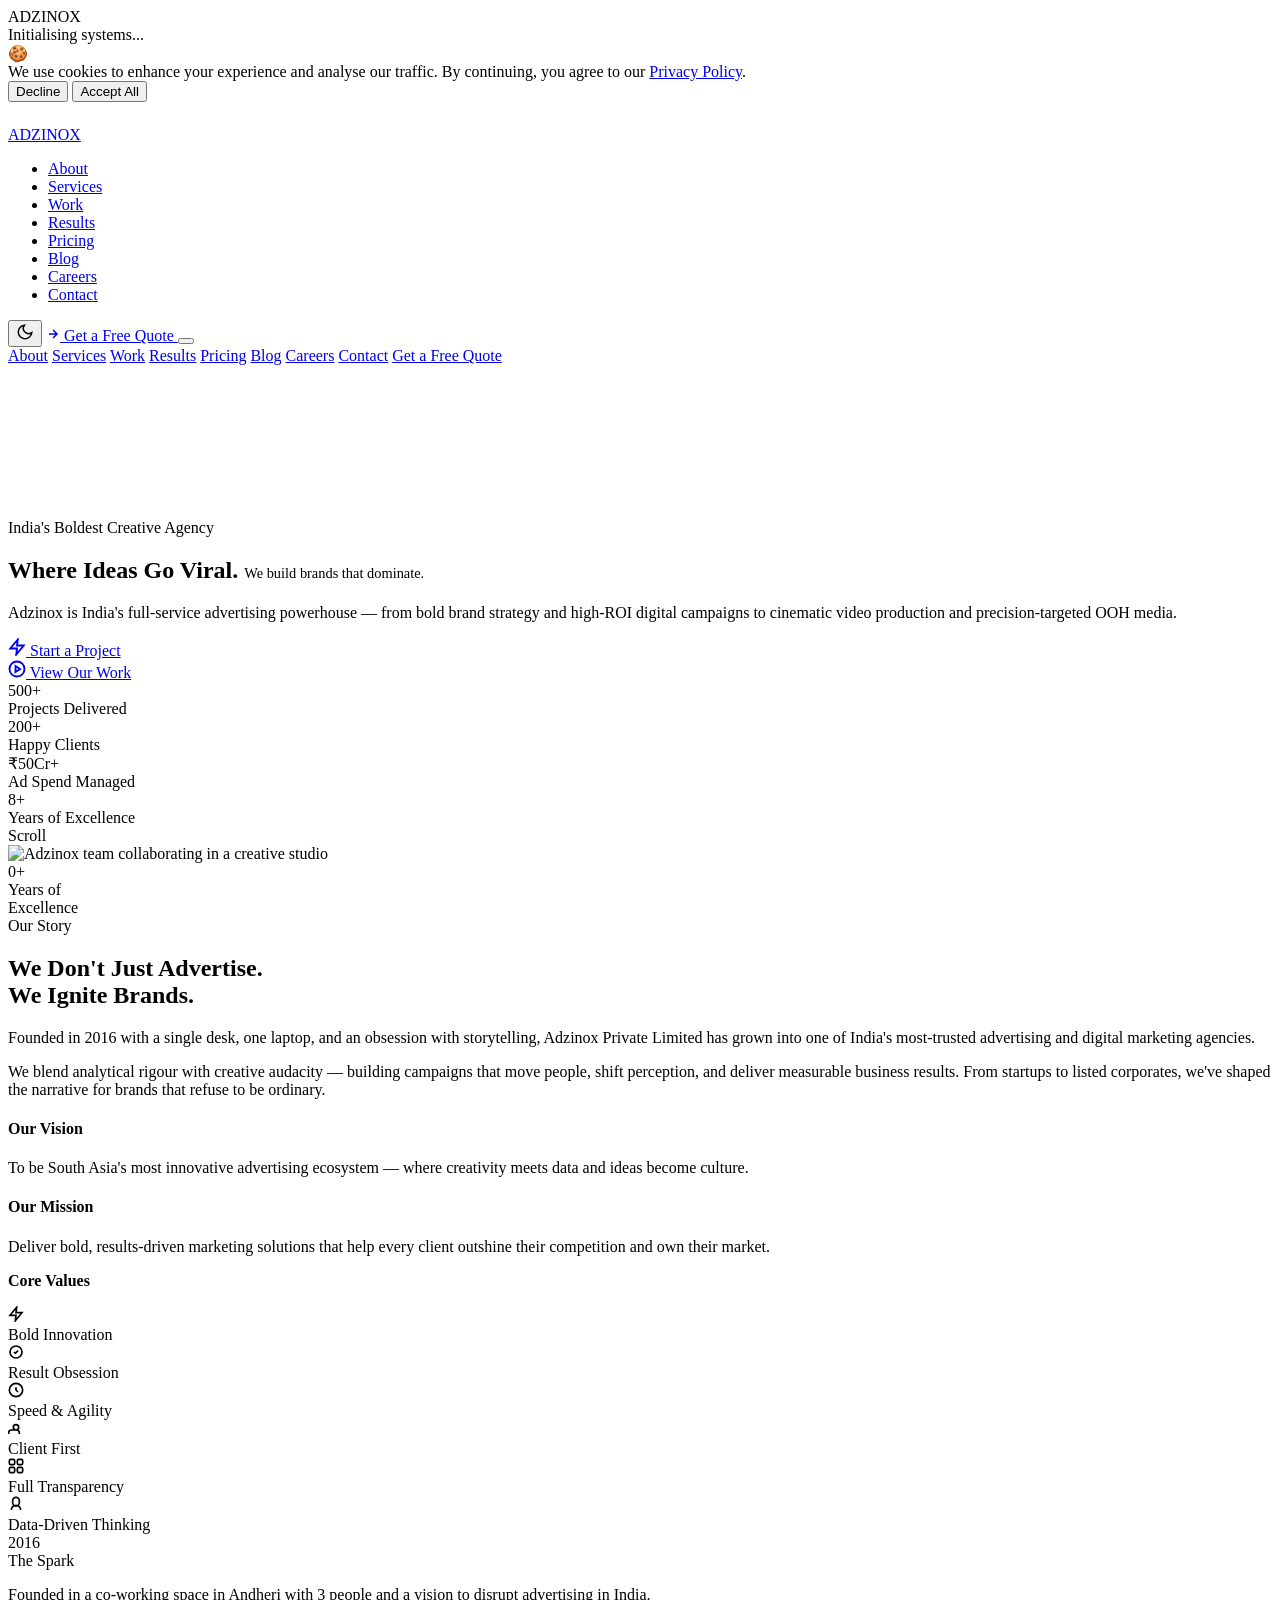
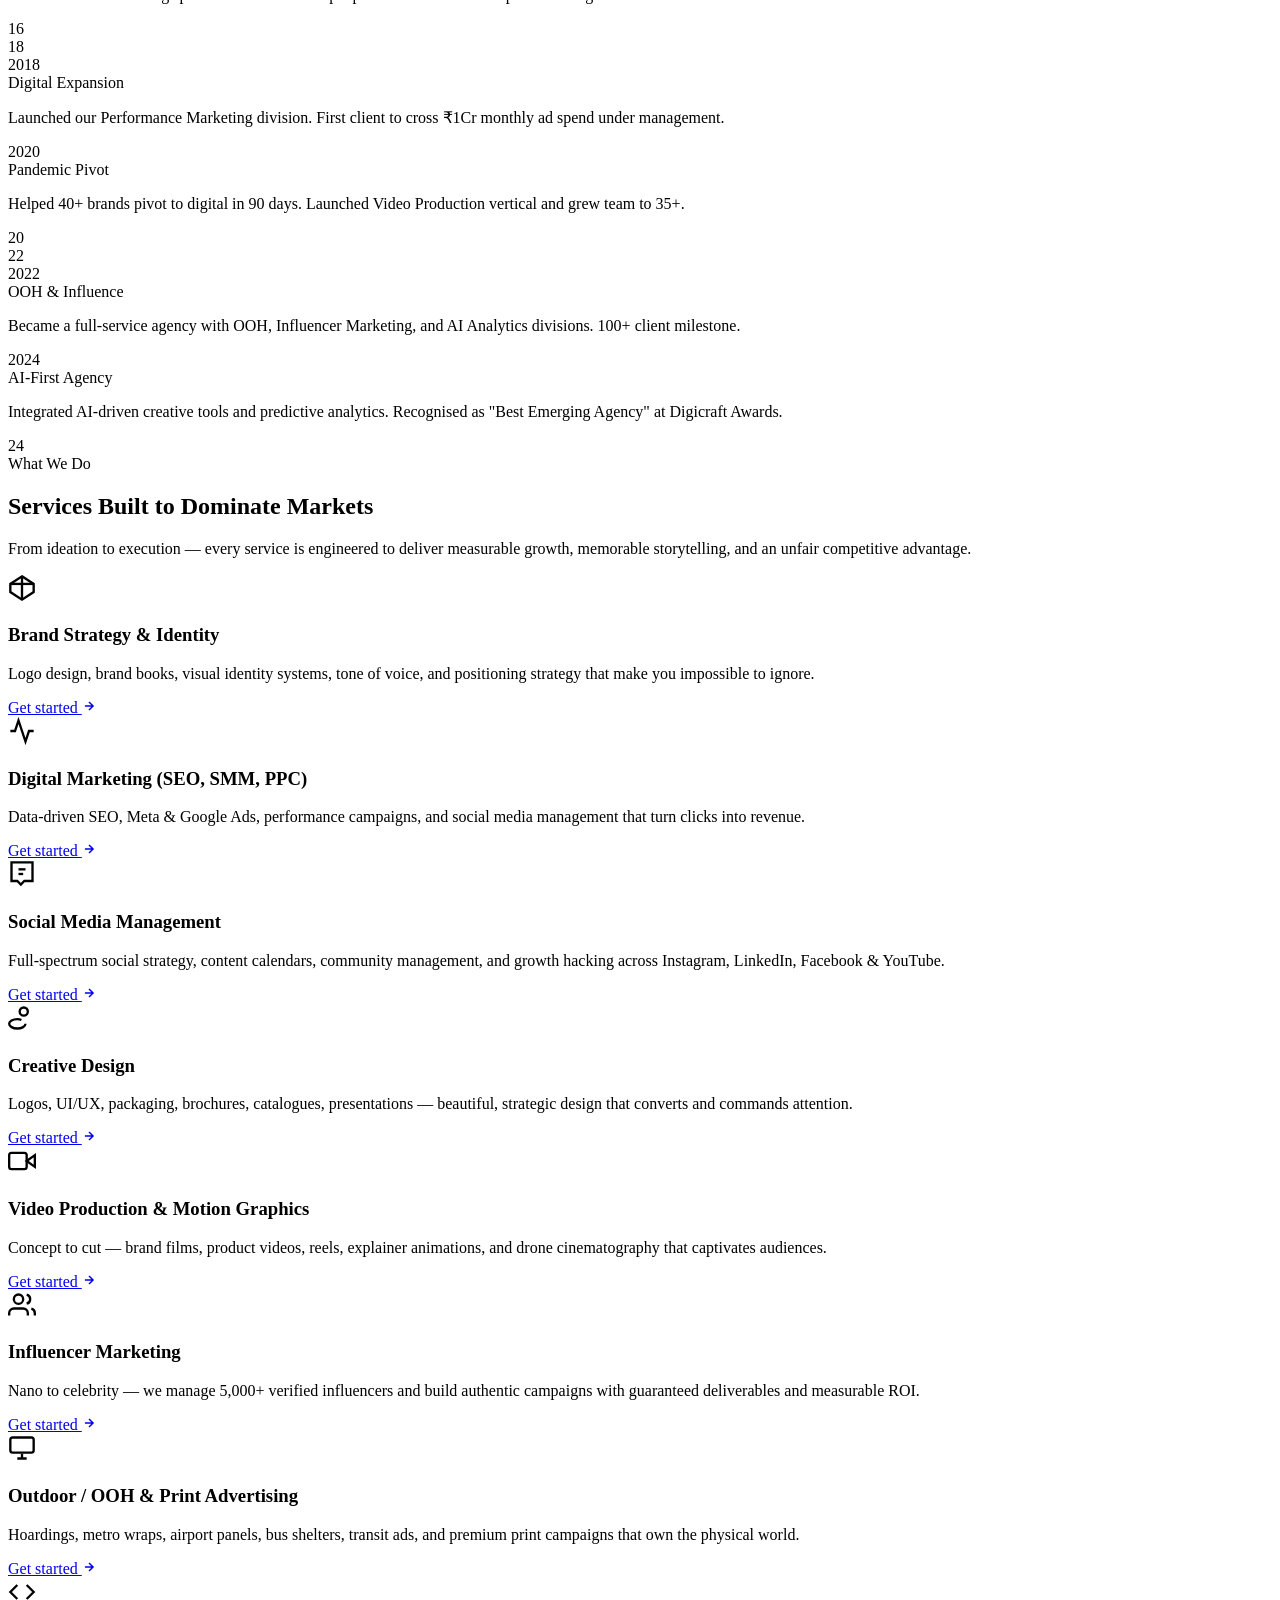
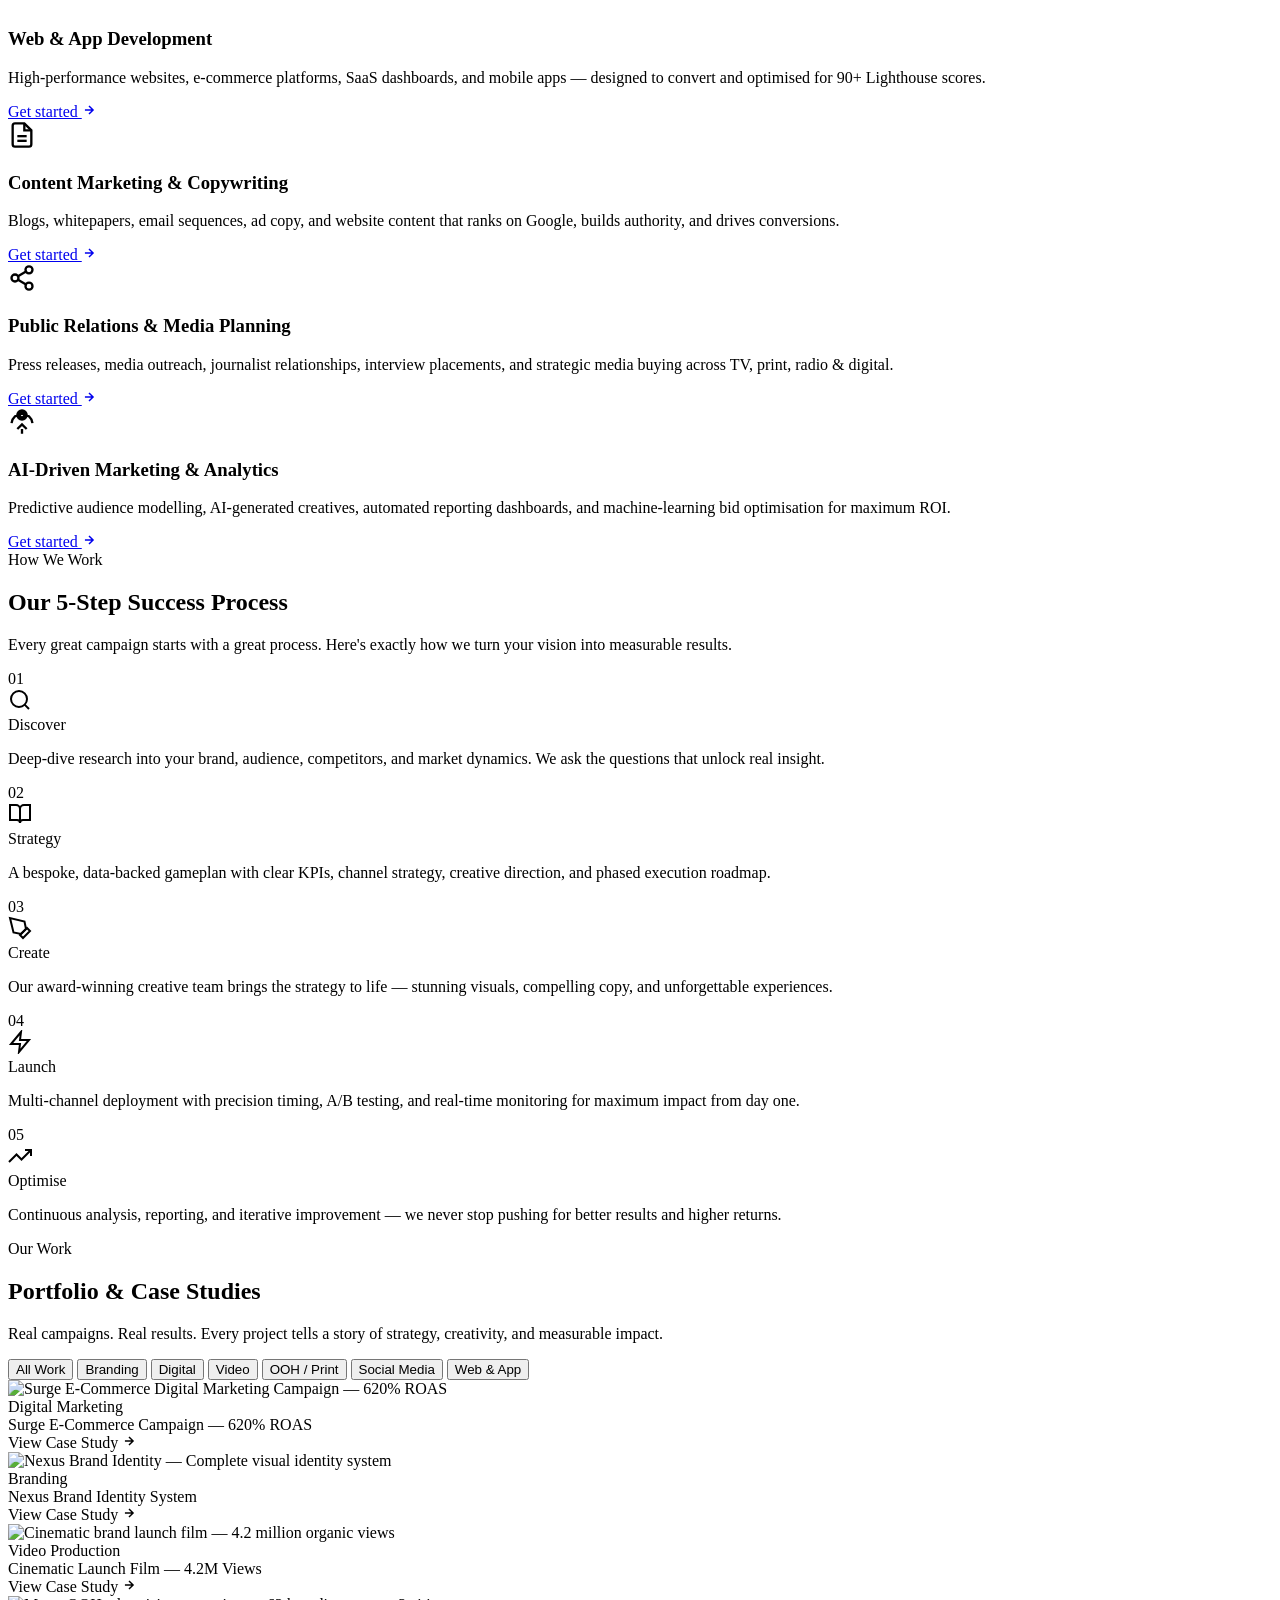
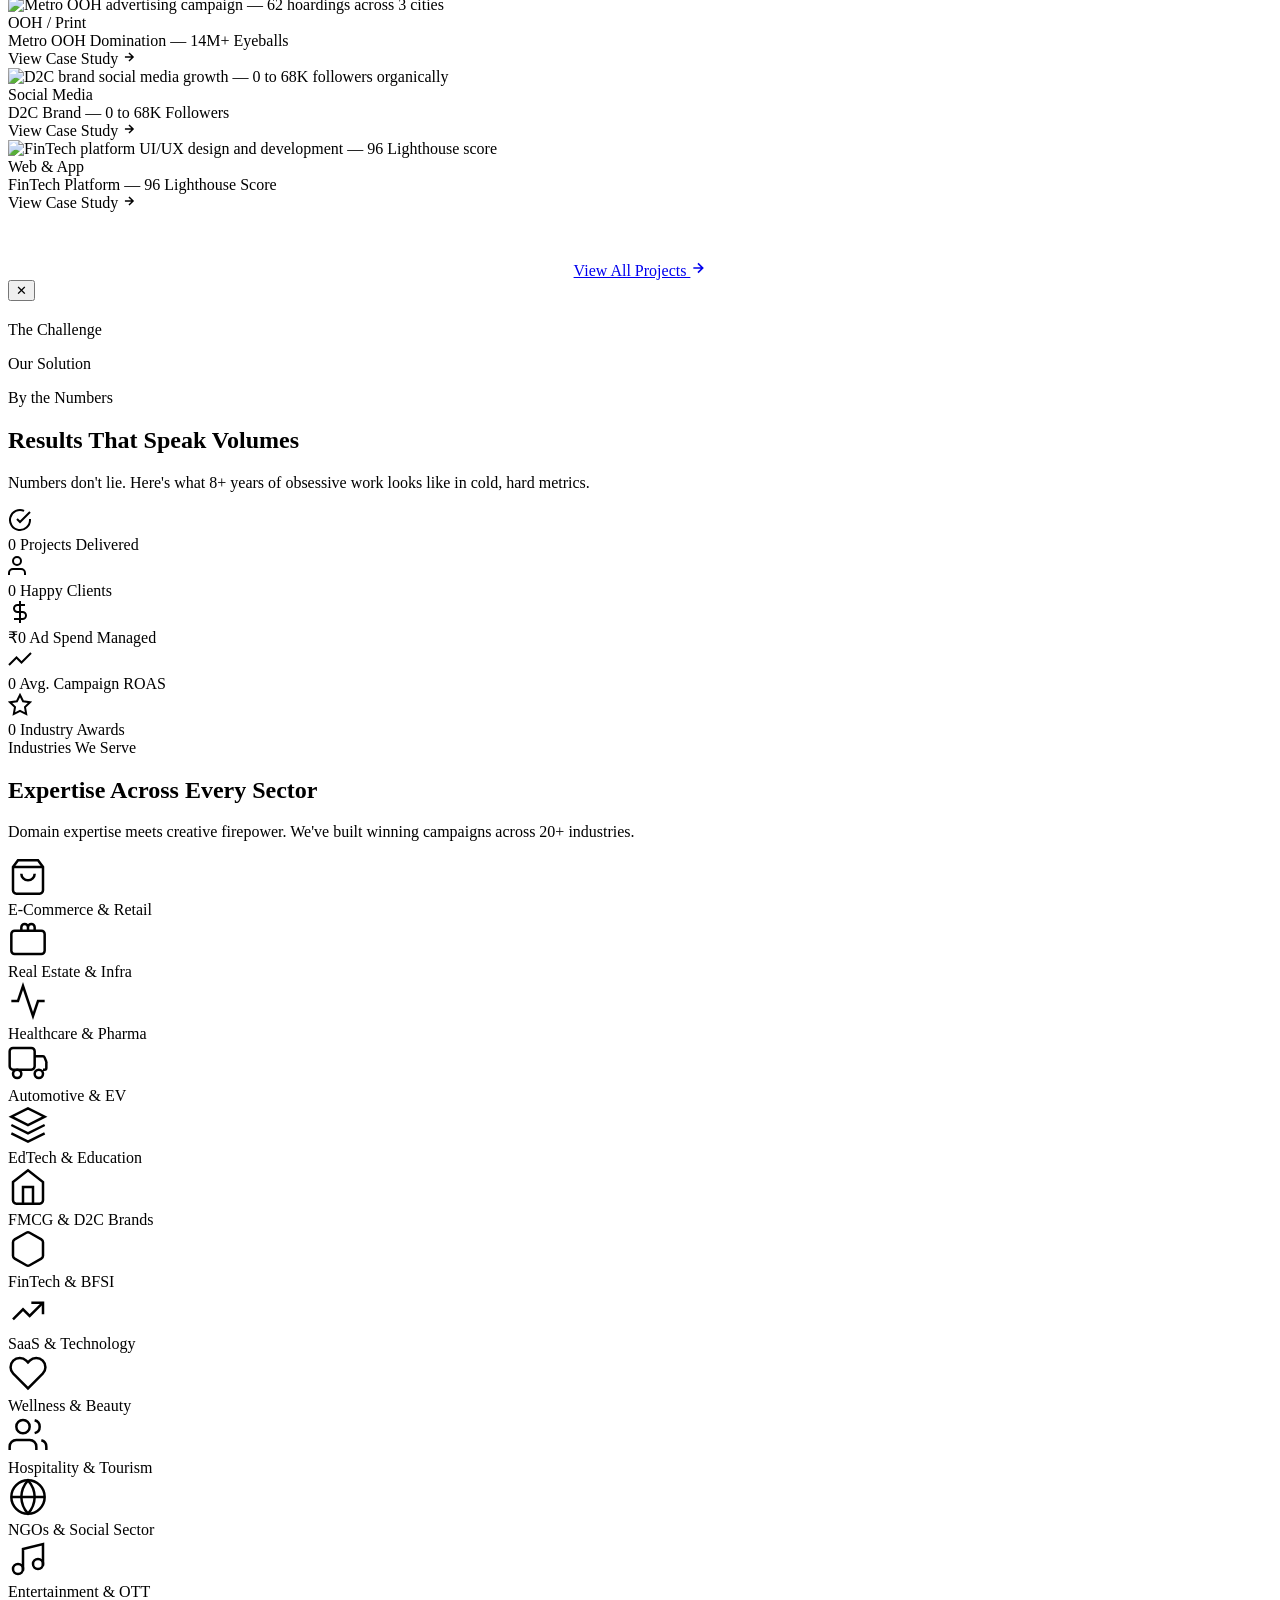
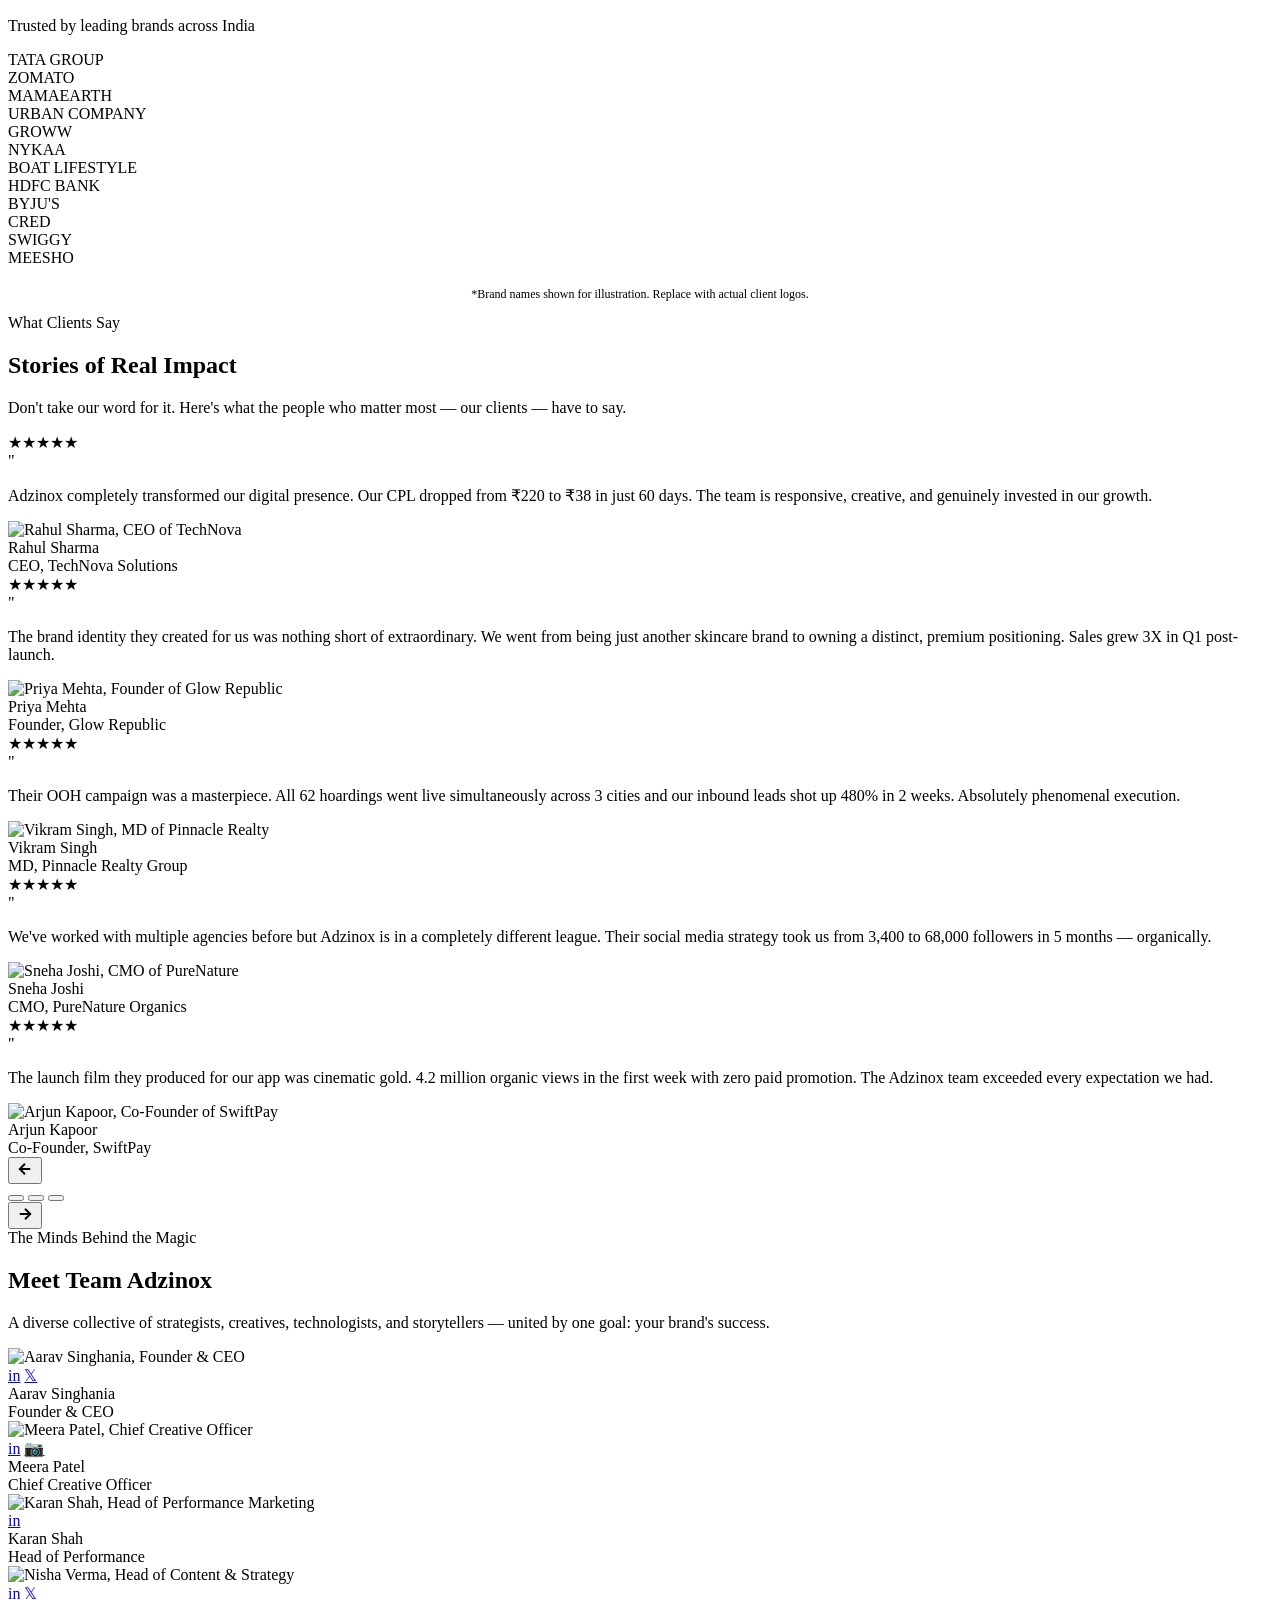
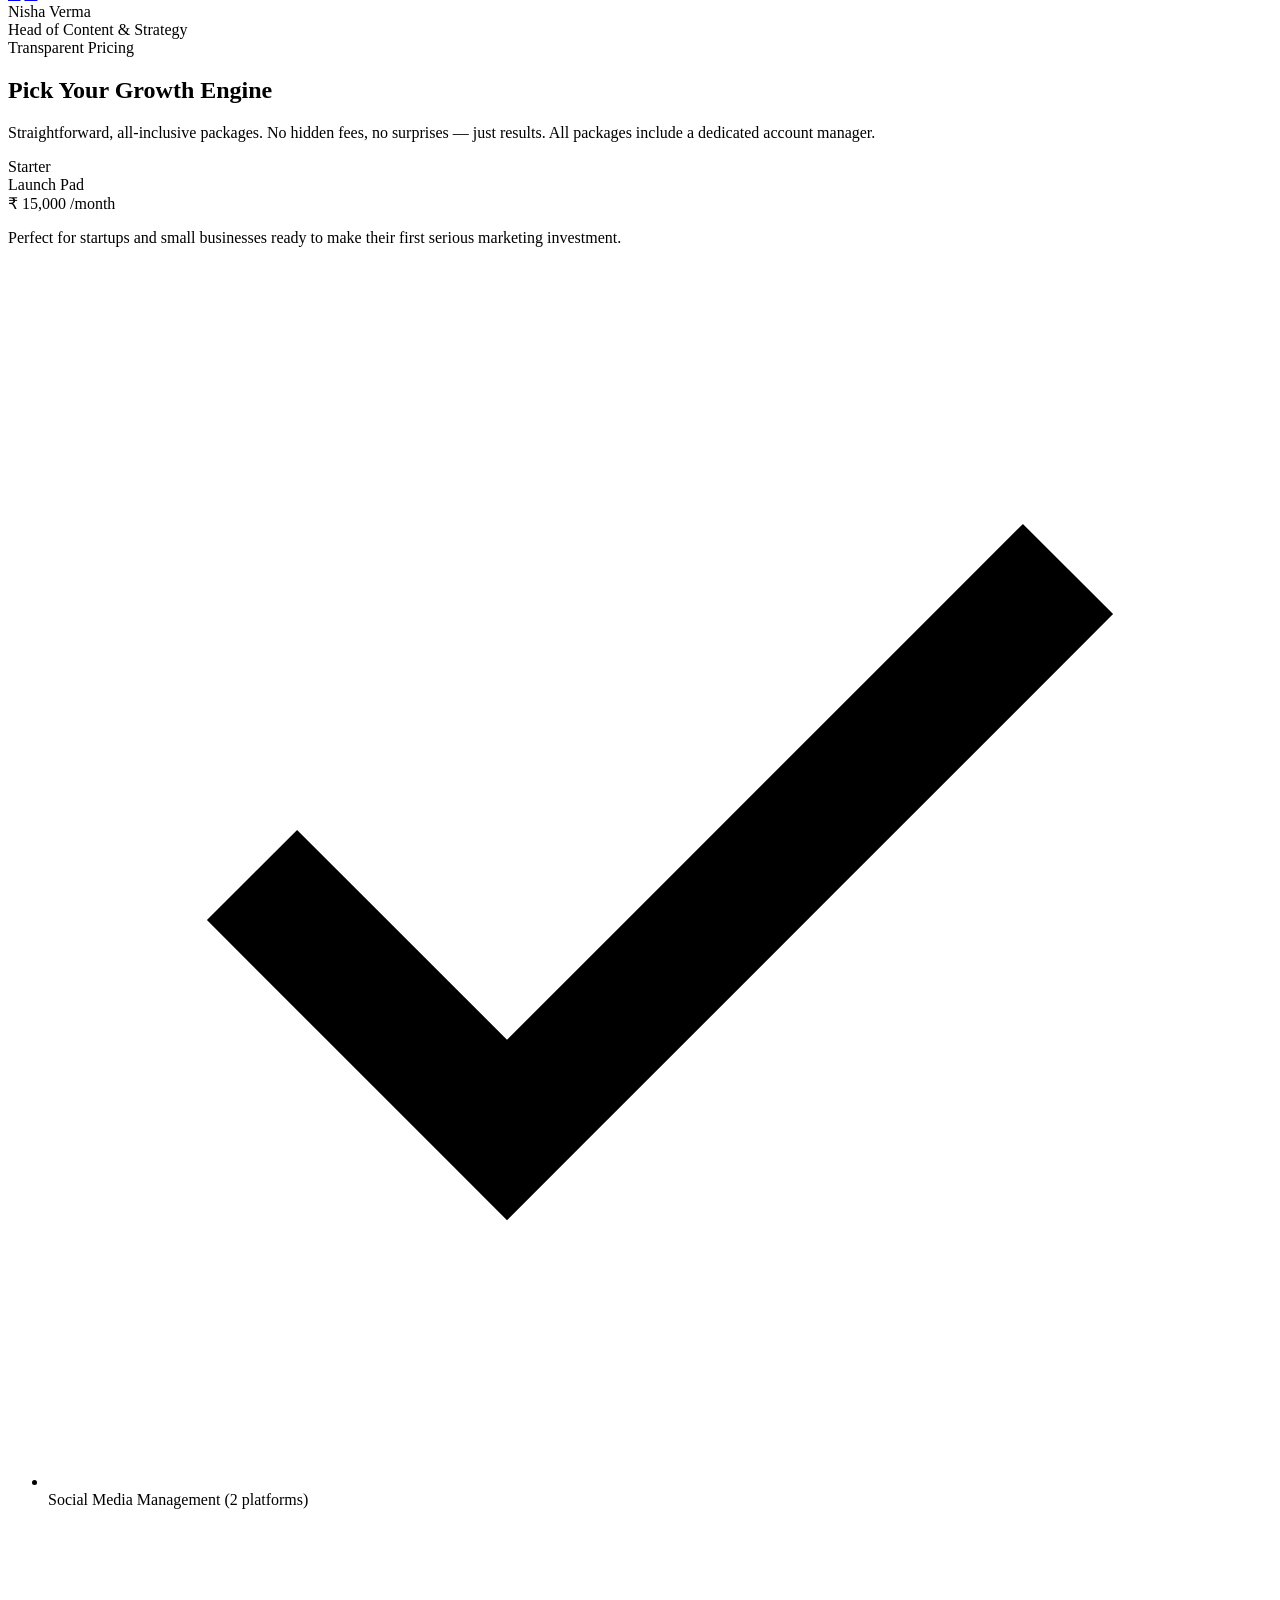
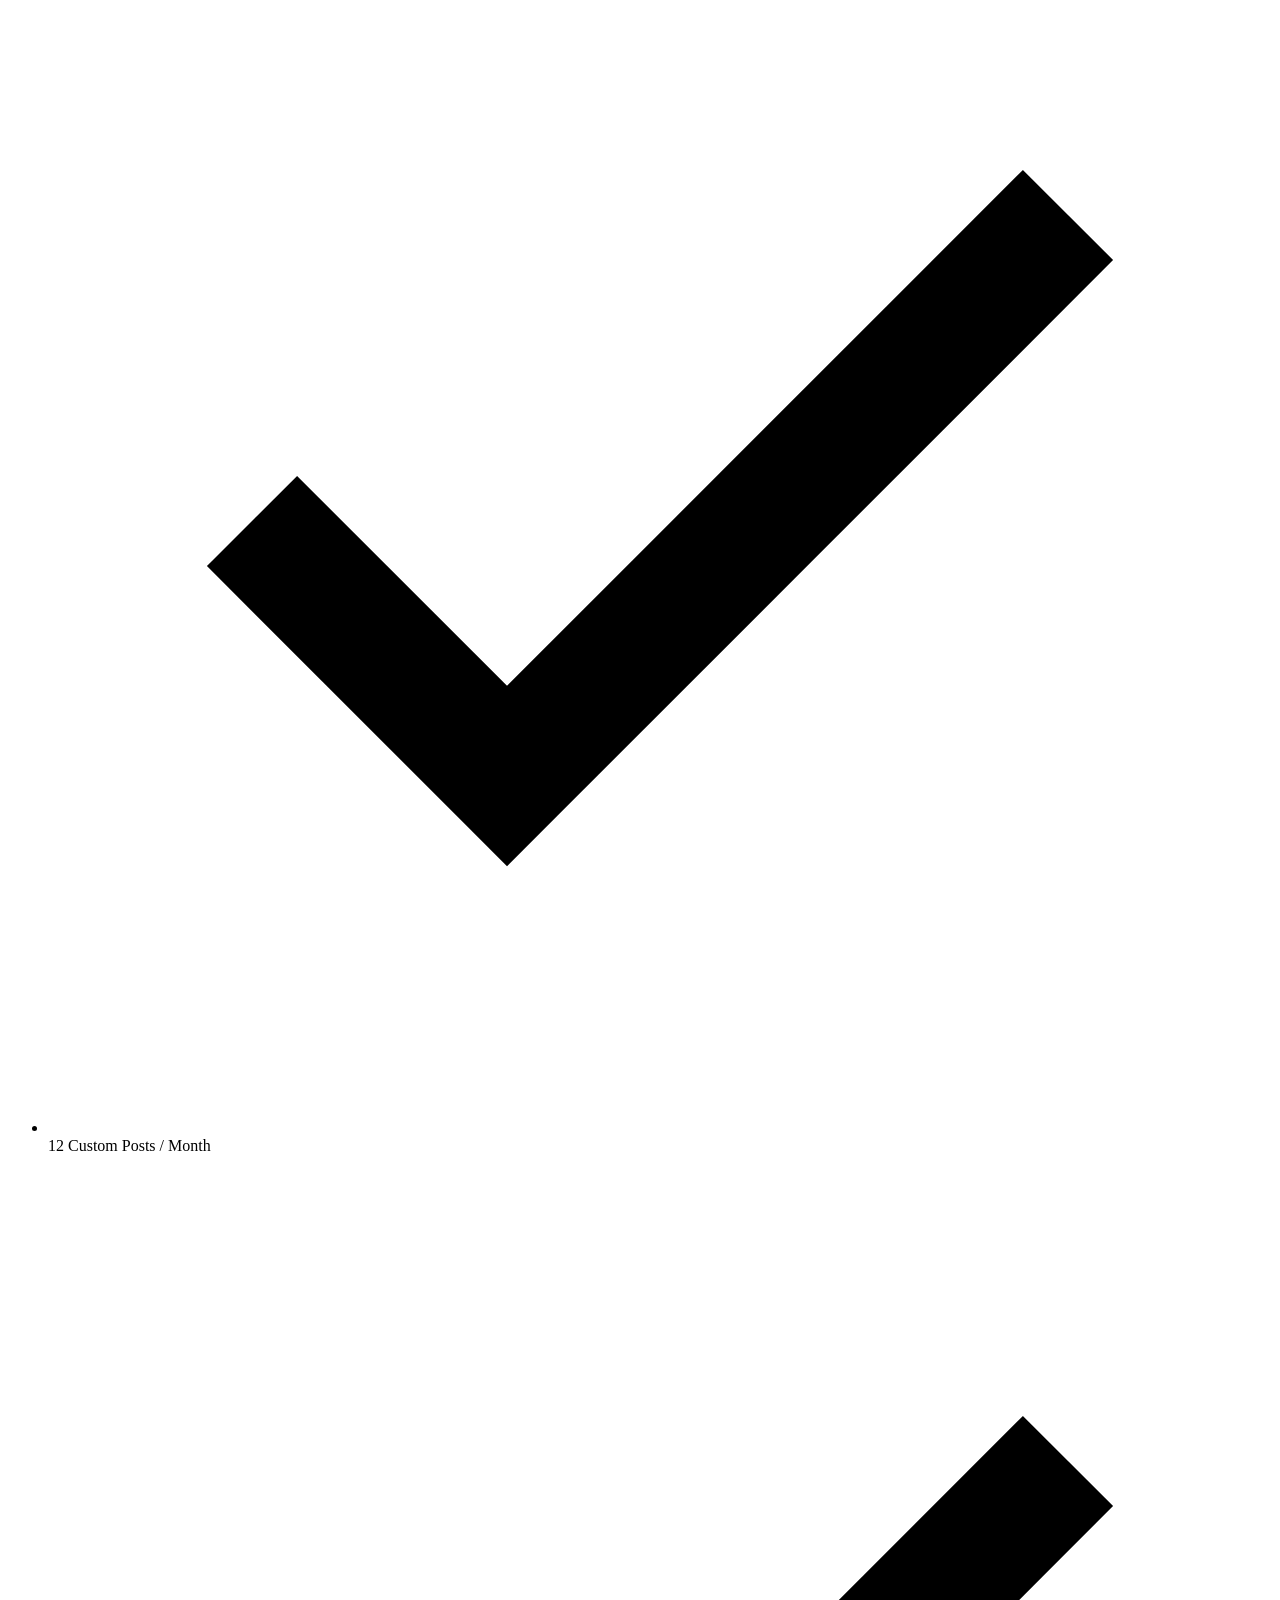
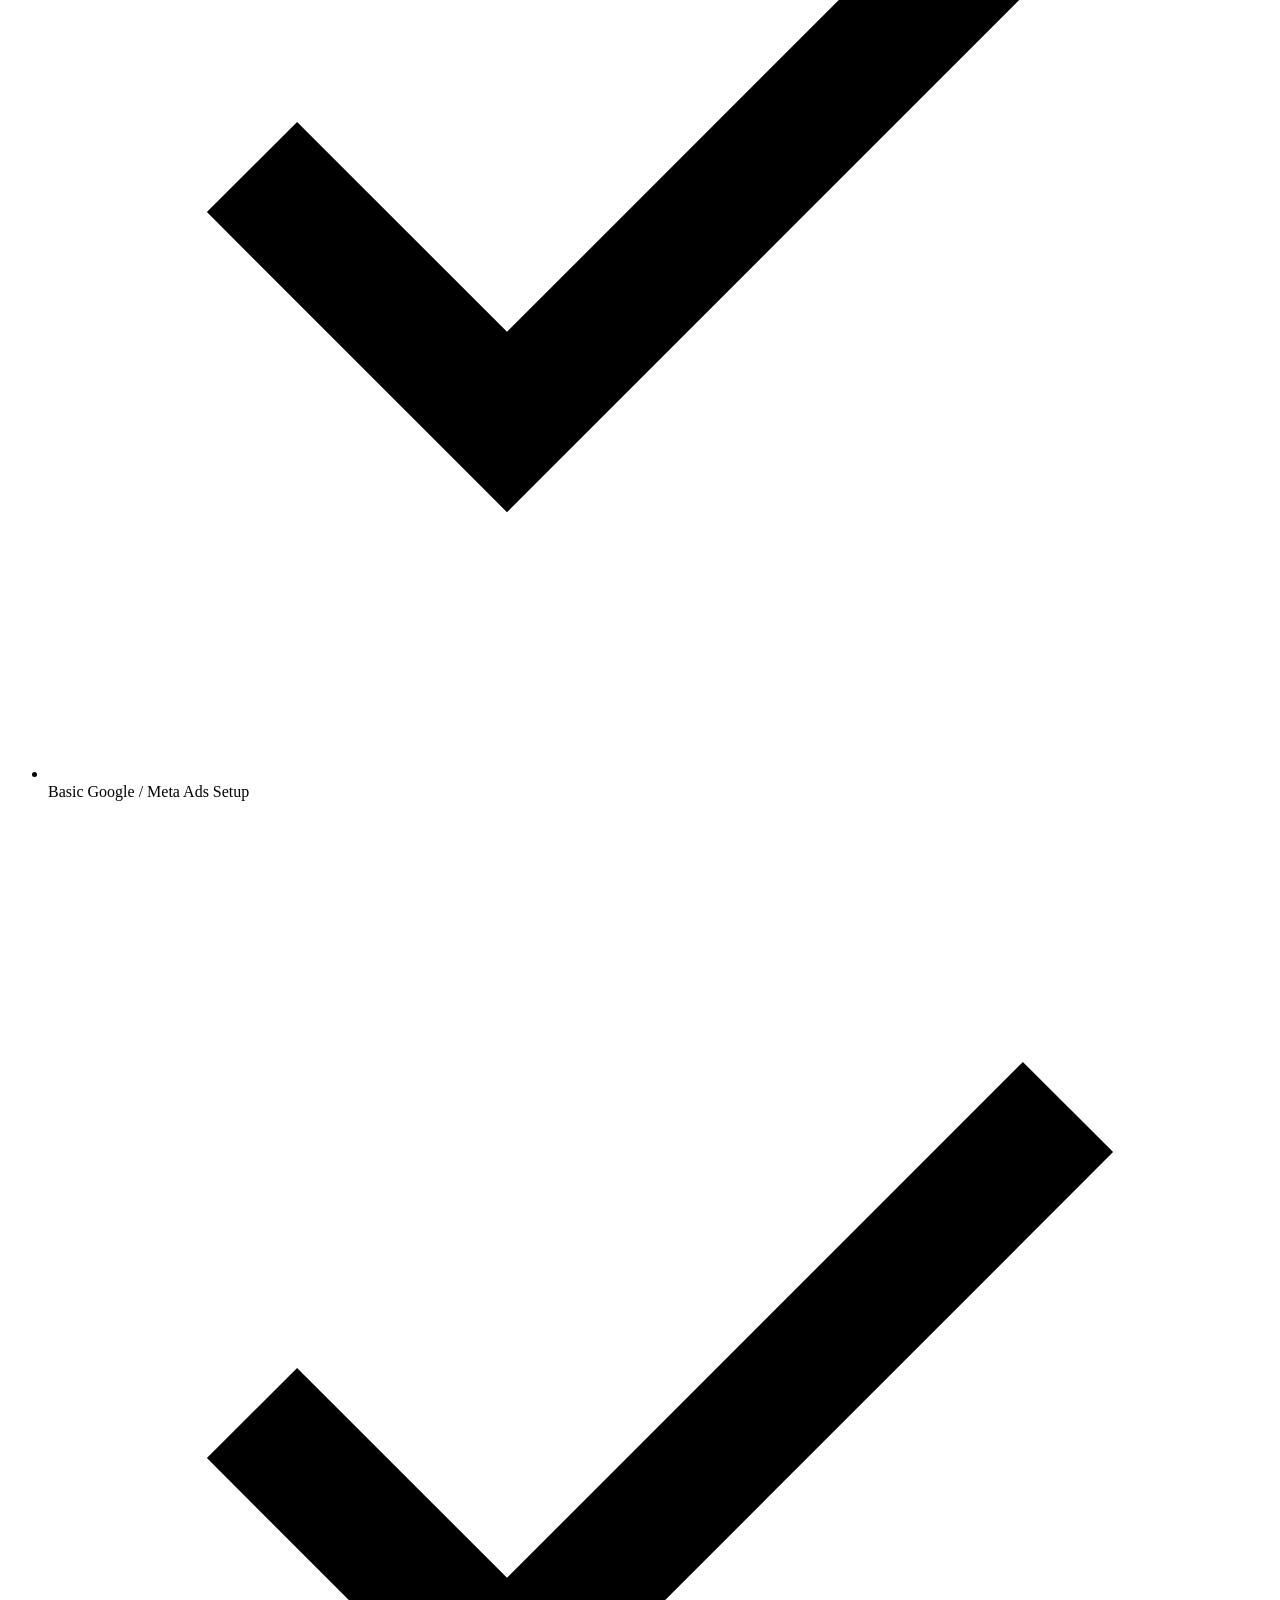
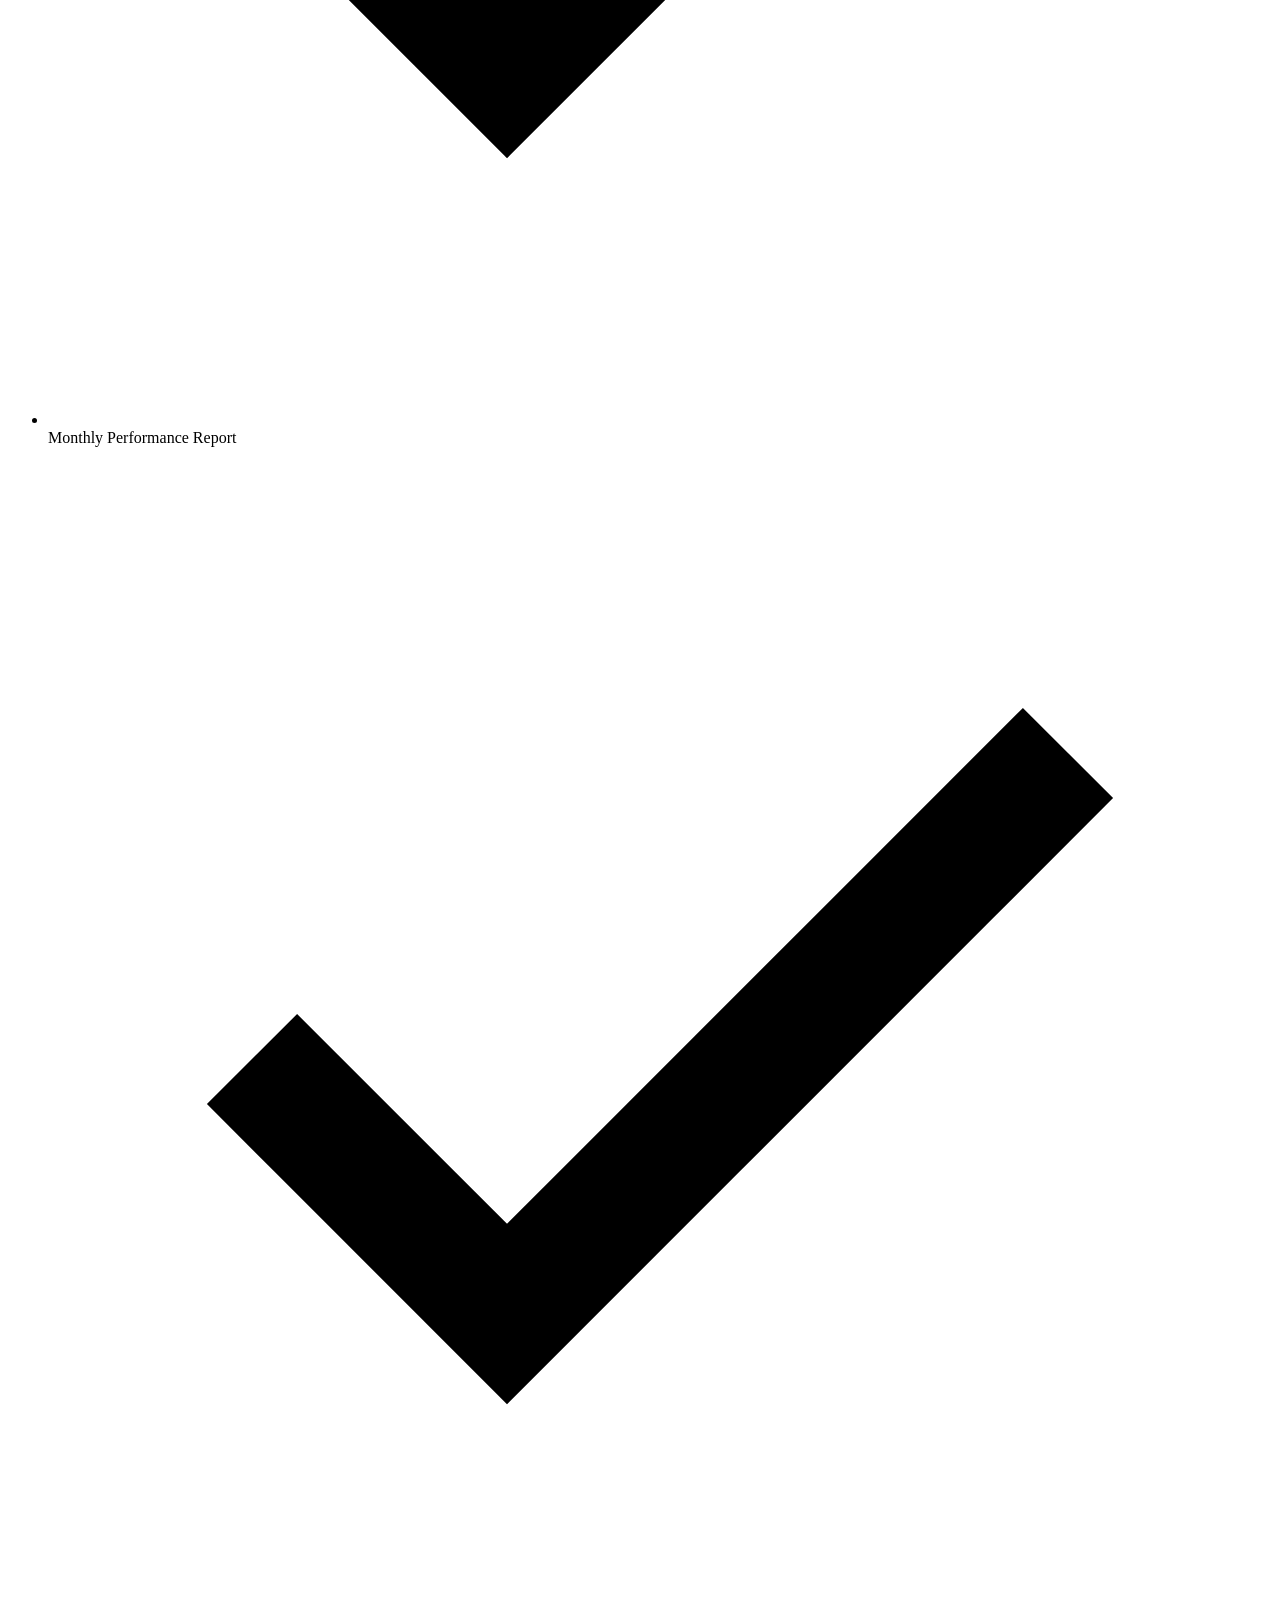
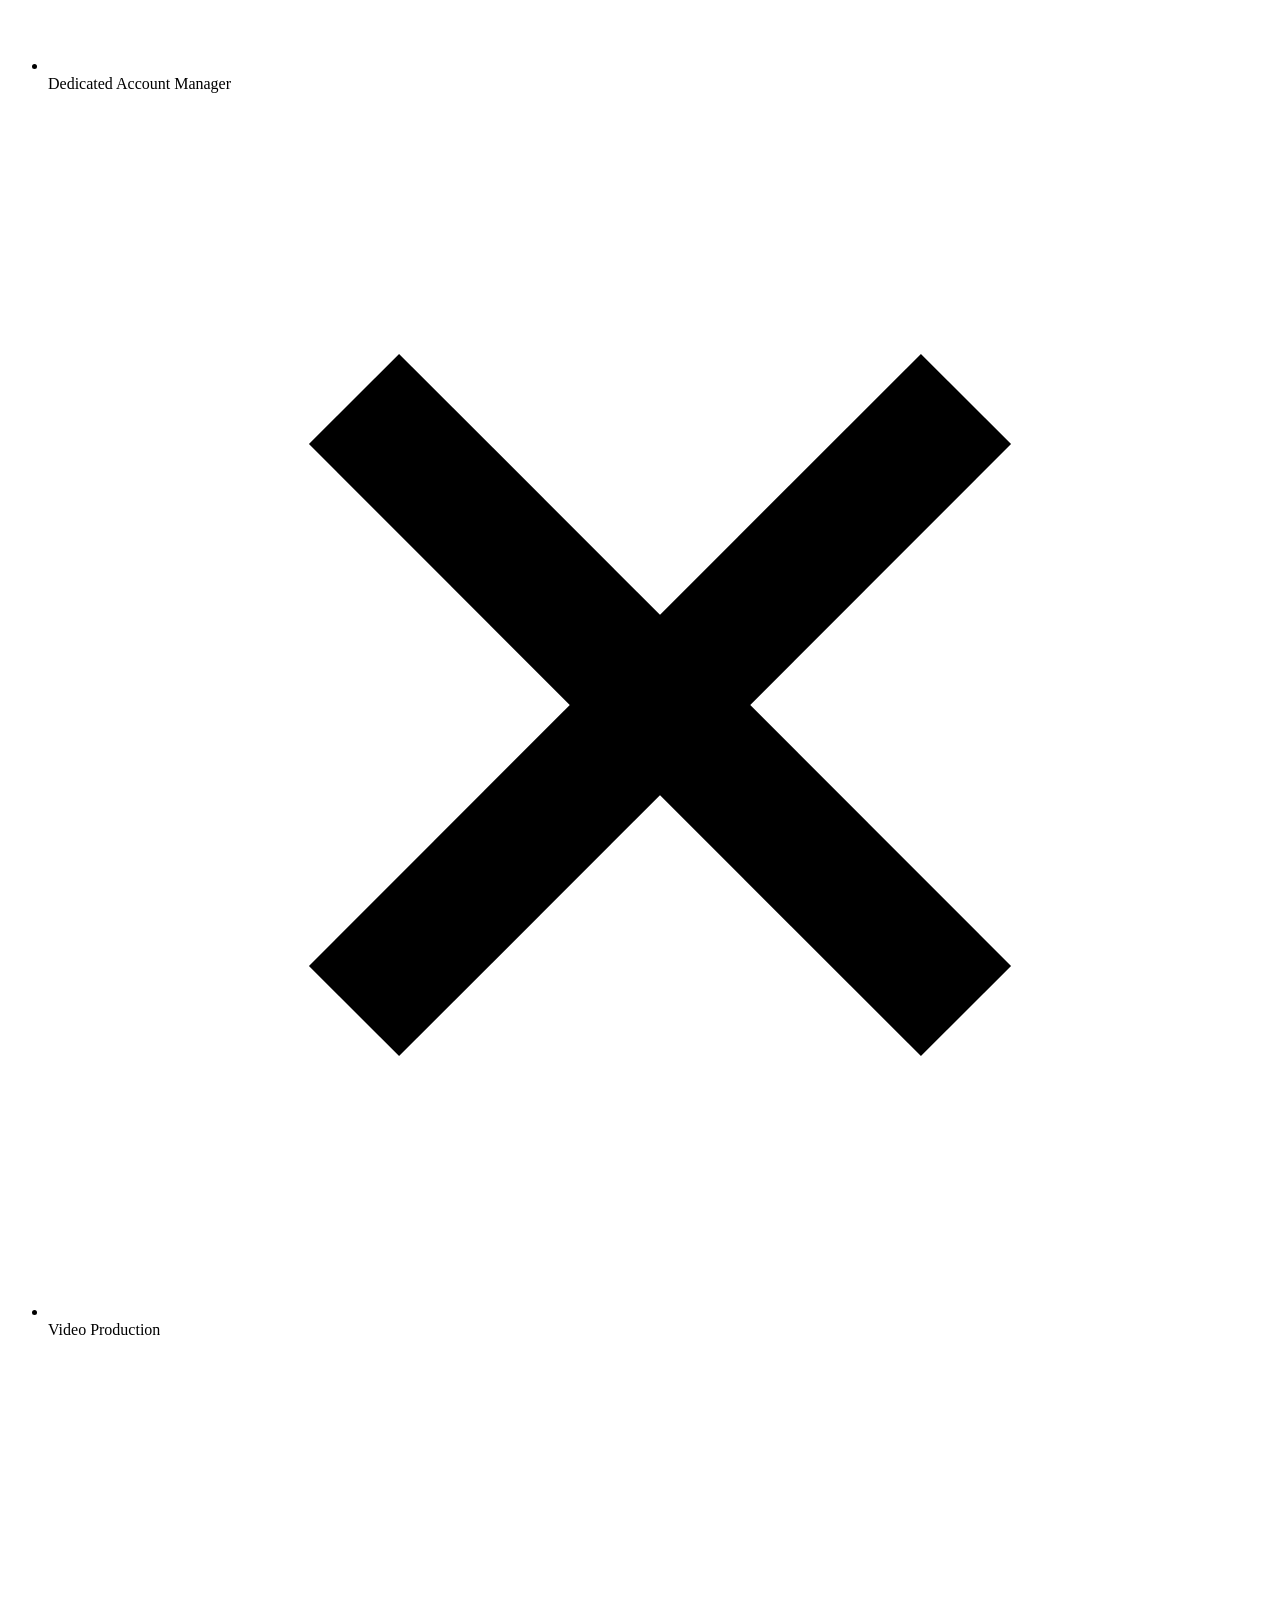
==== index.html @ 1eb126da "Add files via upload" ====
<!DOCTYPE html>
<html lang="en" data-theme="dark">
<head>
  <!-- ============================================================
       ADZINOX PRIVATE LIMITED — Main Website
       Futuristic Dark Theme | GSAP + Three.js + Custom JS
       ============================================================ -->
  <meta charset="UTF-8" />
  <meta name="viewport" content="width=device-width, initial-scale=1.0" />
  <meta http-equiv="X-UA-Compatible" content="IE=edge" />

  <!-- SEO Meta -->
  <title>Adzinox Private Limited | Advertising & Digital Marketing Agency India</title>
  <meta name="description" content="Adzinox is India's premier full-service advertising and digital marketing agency. We craft bold brand identities, run high-ROI performance campaigns, and produce stunning content that gets results. Based in Mumbai." />
  <meta name="keywords" content="advertising agency India, digital marketing agency Mumbai, branding agency, social media management, SEO agency, video production, influencer marketing, OOH advertising, PPC agency" />
  <meta name="author" content="Adzinox Private Limited" />
  <meta name="robots" content="index, follow" />
  <link rel="canonical" href="https://www.adzinox.com/" />

  <!-- Open Graph -->
  <meta property="og:type"        content="website" />
  <meta property="og:url"         content="https://www.adzinox.com/" />
  <meta property="og:title"       content="Adzinox Private Limited | Where Ideas Go Viral" />
  <meta property="og:description" content="India's boldest full-service advertising & digital marketing agency. Brand strategy, performance marketing, video production, OOH, influencer & more." />
  <meta property="og:image"       content="https://www.adzinox.com/assets/og-image.jpg" />

  <!-- Twitter Card -->
  <meta name="twitter:card"        content="summary_large_image" />
  <meta name="twitter:site"        content="@adzinox" />
  <meta name="twitter:title"       content="Adzinox — Where Ideas Go Viral" />
  <meta name="twitter:description" content="Full-service advertising & digital marketing agency based in India." />
  <meta name="twitter:image"       content="https://www.adzinox.com/assets/og-image.jpg" />

  <!-- Schema Markup -->
  <script type="application/ld+json">
  {
    "@context": "https://schema.org",
    "@type": "Organization",
    "name": "Adzinox Private Limited",
    "alternateName": "Adzinox",
    "url": "https://www.adzinox.com",
    "logo": "https://www.adzinox.com/assets/logo.png",
    "description": "Full-service advertising and digital marketing agency based in India",
    "telephone": "+91-98765-43210",
    "email": "info@adzinox.com",
    "address": {
      "@type": "PostalAddress",
      "streetAddress": "1204, Inspire Hub, Andheri East",
      "addressLocality": "Mumbai",
      "addressRegion": "Maharashtra",
      "postalCode": "400069",
      "addressCountry": "IN"
    },
    "sameAs": [
      "https://www.instagram.com/adzinox",
      "https://www.linkedin.com/company/adzinox",
      "https://www.facebook.com/adzinox",
      "https://www.youtube.com/@adzinox"
    ]
  }
  </script>

  <!-- Favicon (inline SVG) -->
  <link rel="icon" type="image/svg+xml" href="data:image/svg+xml,<svg xmlns='http://www.w3.org/2000/svg' viewBox='0 0 36 36'><rect width='36' height='36' rx='8' fill='%2305060f'/><text y='26' x='4' font-size='22' font-family='sans-serif' font-weight='900' fill='%2300f5ff'>A</text></svg>" />

  <!-- Stylesheets -->
  <link rel="stylesheet" href="css/style.css" />
  <link rel="preconnect" href="https://fonts.googleapis.com" />
  <link rel="preconnect" href="https://fonts.gstatic.com" crossorigin />

  <!-- CDN: GSAP + ScrollTrigger -->
  <script src="https://cdnjs.cloudflare.com/ajax/libs/gsap/3.12.5/gsap.min.js" defer></script>
  <script src="https://cdnjs.cloudflare.com/ajax/libs/gsap/3.12.5/ScrollTrigger.min.js" defer></script>
  <!-- CDN: Three.js -->
  <script src="https://cdnjs.cloudflare.com/ajax/libs/three.js/r128/three.min.js" defer></script>

  <!-- Preload critical fonts -->
  <link rel="preload" as="style" href="https://fonts.googleapis.com/css2?family=Orbitron:wght@700;900&family=Space+Grotesk:wght@500;700&family=Inter:wght@400;500&family=Sora:wght@400;600&display=swap" />
  <link rel="stylesheet" href="https://fonts.googleapis.com/css2?family=Orbitron:wght@400;500;600;700;800;900&family=Space+Grotesk:wght@300;400;500;600;700&family=Inter:wght@300;400;500;600&family=Sora:wght@300;400;600;700&display=swap" />
</head>
<body>

  <!-- ============================================================
       BACKGROUND LAYERS
       ============================================================ -->
  <div class="bg-grid" aria-hidden="true"></div>
  <div class="bg-noise" aria-hidden="true"></div>

  <!-- ============================================================
       CUSTOM CURSOR
       ============================================================ -->
  <div class="cursor-dot" aria-hidden="true"></div>
  <div class="cursor-outline" aria-hidden="true"></div>

  <!-- ============================================================
       PRELOADER
       ============================================================ -->
  <div id="preloader" role="status" aria-label="Loading Adzinox">
    <div class="preloader-logo">ADZINOX</div>
    <div class="preloader-bar">
      <div class="preloader-fill"></div>
    </div>
    <div class="preloader-text">Initialising systems...</div>
  </div>

  <!-- ============================================================
       COOKIE CONSENT BANNER
       ============================================================ -->
  <div class="cookie-banner" role="dialog" aria-label="Cookie consent">
    <div class="cookie-icon">🍪</div>
    <div class="cookie-text">
      We use cookies to enhance your experience and analyse our traffic. By continuing, you agree to our
      <a href="privacy.html">Privacy Policy</a>.
    </div>
    <div class="cookie-actions">
      <button id="cookieReject" class="btn btn-ghost btn-sm">Decline</button>
      <button id="cookieAccept" class="btn btn-primary btn-sm">Accept All</button>
    </div>
  </div>

  <!-- ============================================================
       NAVBAR
       ============================================================ -->
  <header id="navbar" role="banner">
    <div class="container">
      <nav class="nav-inner" aria-label="Main navigation">
        <!-- Logo -->
        <a href="#hero" class="nav-logo" aria-label="Adzinox home">
          <div class="nav-logo-icon" aria-hidden="true">
            <svg width="20" height="20" viewBox="0 0 24 24" fill="none" stroke="white" stroke-width="2.5">
              <polygon points="12 2 22 8.5 22 15.5 12 22 2 15.5 2 8.5 12 2"/>
              <line x1="12" y1="2" x2="12" y2="22"/>
              <line x1="2" y1="8.5" x2="22" y2="8.5"/>
            </svg>
          </div>
          ADZINOX
        </a>

        <!-- Desktop Nav Links -->
        <ul class="nav-menu" role="list">
          <li><a href="#about"      class="nav-link" data-section="about">About</a></li>
          <li><a href="#services"   class="nav-link" data-section="services">Services</a></li>
          <li><a href="#portfolio"  class="nav-link" data-section="portfolio">Work</a></li>
          <li><a href="#results"    class="nav-link" data-section="results">Results</a></li>
          <li><a href="#pricing"    class="nav-link" data-section="pricing">Pricing</a></li>
          <li><a href="#blog"       class="nav-link" data-section="blog">Blog</a></li>
          <li><a href="#careers"    class="nav-link" data-section="careers">Careers</a></li>
          <li><a href="#contact"    class="nav-link" data-section="contact">Contact</a></li>
        </ul>

        <div class="nav-right">
          <!-- Theme Toggle -->
          <button class="theme-toggle" id="themeToggle" aria-label="Toggle colour theme" title="Toggle theme">
            <svg width="18" height="18" fill="none" stroke="currentColor" stroke-width="2" viewBox="0 0 24 24" aria-hidden="true"><path d="M21 12.79A9 9 0 1 1 11.21 3 7 7 0 0 0 21 12.79z"/></svg>
          </button>

          <!-- CTA Button -->
          <a href="#quote" class="btn btn-primary btn-sm" aria-label="Get a free quote">
            <svg width="14" height="14" fill="none" stroke="currentColor" stroke-width="2.5" viewBox="0 0 24 24" aria-hidden="true"><path d="M5 12h14M12 5l7 7-7 7"/></svg>
            Get a Free Quote
          </a>

          <!-- Hamburger -->
          <button class="hamburger" id="hamburger" aria-label="Open mobile menu" aria-expanded="false">
            <span></span><span></span><span></span>
          </button>
        </div>
      </nav>
    </div>
  </header>

  <!-- Mobile Nav Overlay -->
  <nav class="mobile-nav" aria-label="Mobile navigation" role="navigation">
    <a href="#about"     class="nav-link">About</a>
    <a href="#services"  class="nav-link">Services</a>
    <a href="#portfolio" class="nav-link">Work</a>
    <a href="#results"   class="nav-link">Results</a>
    <a href="#pricing"   class="nav-link">Pricing</a>
    <a href="#blog"      class="nav-link">Blog</a>
    <a href="#careers"   class="nav-link">Careers</a>
    <a href="#contact"   class="nav-link">Contact</a>
    <a href="#quote" class="btn btn-primary" style="margin-top:16px;">Get a Free Quote</a>
  </nav>

  <main id="main-content">

    <!-- ==========================================================
         SECTION 1 — HERO
         ========================================================== -->
    <section id="hero" aria-label="Hero section">
      <canvas id="three-canvas" aria-hidden="true"></canvas>

      <div class="container">
        <div class="hero-content">
          <!-- Badge -->
          <div class="hero-badge" aria-label="India's #1 Creative Agency">
            <span class="hero-badge-dot" aria-hidden="true"></span>
            India's Boldest Creative Agency
          </div>

          <!-- Headline -->
          <h1 class="hero-title">
            <span class="line"><span class="word">Where</span> <span class="word">Ideas</span></span>
            <span class="line"><span class="word gradient-word">Go Viral.</span></span>
            <span class="line" style="font-size:0.6em;color:var(--text-secondary);font-family:var(--font-heading);font-weight:400;letter-spacing:0;">
              <span class="word">We</span> <span class="word">build</span> <span class="word">brands</span> <span class="word">that</span> <span class="word">dominate.</span>
            </span>
          </h1>

          <!-- Subheading -->
          <p class="hero-subtitle">
            Adzinox is India's full-service advertising powerhouse — from bold brand strategy and high-ROI digital campaigns to cinematic video production and precision-targeted OOH media.
          </p>

          <!-- CTAs -->
          <div class="hero-ctas">
            <div class="btn-magnetic">
              <a href="#quote" class="btn btn-primary btn-lg" id="heroCtaStart" aria-label="Start a project with Adzinox">
                <svg width="18" height="18" fill="none" stroke="currentColor" stroke-width="2.5" viewBox="0 0 24 24" aria-hidden="true"><path d="M13 2L3 14h9l-1 8 10-12h-9l1-8z"/></svg>
                Start a Project
              </a>
            </div>
            <div class="btn-magnetic">
              <a href="#portfolio" class="btn btn-outline btn-lg" id="heroCtaWork" aria-label="View our work portfolio">
                <svg width="18" height="18" fill="none" stroke="currentColor" stroke-width="2.5" viewBox="0 0 24 24" aria-hidden="true"><circle cx="12" cy="12" r="10"/><polygon points="10 8 16 12 10 16 10 8"/></svg>
                View Our Work
              </a>
            </div>
          </div>

          <!-- Stats Strip -->
          <div class="hero-stats" aria-label="Agency statistics">
            <div class="hero-stat">
              <div class="hero-stat-value">500+</div>
              <div class="hero-stat-label">Projects Delivered</div>
            </div>
            <div class="hero-stat">
              <div class="hero-stat-value">200+</div>
              <div class="hero-stat-label">Happy Clients</div>
            </div>
            <div class="hero-stat">
              <div class="hero-stat-value">₹50Cr+</div>
              <div class="hero-stat-label">Ad Spend Managed</div>
            </div>
            <div class="hero-stat">
              <div class="hero-stat-value">8+</div>
              <div class="hero-stat-label">Years of Excellence</div>
            </div>
          </div>
        </div>
      </div>

      <!-- Scroll Indicator -->
      <div class="scroll-indicator" aria-hidden="true">
        <div class="scroll-line"></div>
        <span>Scroll</span>
      </div>
    </section>

    <!-- ==========================================================
         SECTION 2 — ABOUT
         ========================================================== -->
    <section id="about" aria-label="About Adzinox">
      <div class="container">
        <div class="about-grid">
          <!-- Image Column -->
          <div class="about-image-wrap reveal-left">
            <!-- PLACEHOLDER: Replace src with your team/office photo -->
            <img
              src="https://images.unsplash.com/photo-1552664730-d307ca884978?w=700&q=80"
              alt="Adzinox team collaborating in a creative studio"
              loading="lazy"
              width="700"
              height="500"
            />
            <div class="about-floating-badge">
              <div class="num" data-count="8" data-suffix="+">0+</div>
              <div class="label">Years of</div>
              <div class="label">Excellence</div>
            </div>
          </div>

          <!-- Content Column -->
          <div class="about-content-block">
            <div class="reveal">
              <div class="section-badge">Our Story</div>
              <h2 class="section-title">We Don't Just <span class="gradient-word">Advertise.</span><br>We Ignite Brands.</h2>
              <div class="about-text">
                <p>
                  Founded in 2016 with a single desk, one laptop, and an obsession with storytelling, Adzinox Private Limited has grown into one of India's most-trusted advertising and digital marketing agencies.
                </p>
                <p>
                  We blend analytical rigour with creative audacity — building campaigns that move people, shift perception, and deliver measurable business results. From startups to listed corporates, we've shaped the narrative for brands that refuse to be ordinary.
                </p>
              </div>
            </div>

            <!-- Vision / Mission -->
            <div class="vision-mission-grid reveal">
              <div class="vm-card">
                <h4>Our Vision</h4>
                <p>To be South Asia's most innovative advertising ecosystem — where creativity meets data and ideas become culture.</p>
              </div>
              <div class="vm-card">
                <h4>Our Mission</h4>
                <p>Deliver bold, results-driven marketing solutions that help every client outshine their competition and own their market.</p>
              </div>
            </div>

            <!-- Core Values -->
            <div class="reveal">
              <h3 style="font-family:var(--font-heading);font-size:16px;font-weight:700;color:var(--text-primary);margin-bottom:16px;">Core Values</h3>
              <div class="values-grid">
                <div class="value-item">
                  <div class="value-icon" aria-hidden="true">
                    <svg width="16" height="16" fill="none" stroke="currentColor" stroke-width="2.5" viewBox="0 0 24 24"><path d="M13 2L3 14h9l-1 8 10-12h-9l1-8z"/></svg>
                  </div>
                  Bold Innovation
                </div>
                <div class="value-item">
                  <div class="value-icon" aria-hidden="true">
                    <svg width="16" height="16" fill="none" stroke="currentColor" stroke-width="2.5" viewBox="0 0 24 24"><path d="M9 12l2 2 4-4m6 2a9 9 0 1 1-18 0 9 9 0 0 1 18 0z"/></svg>
                  </div>
                  Result Obsession
                </div>
                <div class="value-item">
                  <div class="value-icon" aria-hidden="true">
                    <svg width="16" height="16" fill="none" stroke="currentColor" stroke-width="2.5" viewBox="0 0 24 24"><circle cx="12" cy="12" r="10"/><path d="M12 8v4l3 3"/></svg>
                  </div>
                  Speed & Agility
                </div>
                <div class="value-item">
                  <div class="value-icon" aria-hidden="true">
                    <svg width="16" height="16" fill="none" stroke="currentColor" stroke-width="2.5" viewBox="0 0 24 24"><path d="M17 21v-2a4 4 0 0 0-4-4H5a4 4 0 0 0-4 4v2M12 7a4 4 0 1 1 0 8 4 4 0 0 1 0-8z"/></svg>
                  </div>
                  Client First
                </div>
                <div class="value-item">
                  <div class="value-icon" aria-hidden="true">
                    <svg width="16" height="16" fill="none" stroke="currentColor" stroke-width="2.5" viewBox="0 0 24 24"><rect x="2" y="2" width="8" height="8" rx="2"/><rect x="14" y="2" width="8" height="8" rx="2"/><rect x="2" y="14" width="8" height="8" rx="2"/><rect x="14" y="14" width="8" height="8" rx="2"/></svg>
                  </div>
                  Full Transparency
                </div>
                <div class="value-item">
                  <div class="value-icon" aria-hidden="true">
                    <svg width="16" height="16" fill="none" stroke="currentColor" stroke-width="2.5" viewBox="0 0 24 24"><path d="M12 2a5 5 0 0 1 5 5v3a5 5 0 0 1-10 0V7a5 5 0 0 1 5-5z"/><path d="M19 21a7 7 0 0 0-14 0"/></svg>
                  </div>
                  Data-Driven Thinking
                </div>
              </div>
            </div>
          </div>
        </div>

        <!-- Timeline -->
        <div class="timeline" aria-label="Adzinox company timeline">
          <div class="timeline-item reveal">
            <div class="timeline-content">
              <div class="timeline-year">2016</div>
              <div class="timeline-title">The Spark</div>
              <p class="timeline-desc">Founded in a co-working space in Andheri with 3 people and a vision to disrupt advertising in India.</p>
            </div>
            <div class="timeline-dot">16</div>
            <div class="timeline-empty"></div>
          </div>
          <div class="timeline-item reveal">
            <div class="timeline-empty"></div>
            <div class="timeline-dot">18</div>
            <div class="timeline-content">
              <div class="timeline-year">2018</div>
              <div class="timeline-title">Digital Expansion</div>
              <p class="timeline-desc">Launched our Performance Marketing division. First client to cross ₹1Cr monthly ad spend under management.</p>
            </div>
          </div>
          <div class="timeline-item reveal">
            <div class="timeline-content">
              <div class="timeline-year">2020</div>
              <div class="timeline-title">Pandemic Pivot</div>
              <p class="timeline-desc">Helped 40+ brands pivot to digital in 90 days. Launched Video Production vertical and grew team to 35+.</p>
            </div>
            <div class="timeline-dot">20</div>
            <div class="timeline-empty"></div>
          </div>
          <div class="timeline-item reveal">
            <div class="timeline-empty"></div>
            <div class="timeline-dot">22</div>
            <div class="timeline-content">
              <div class="timeline-year">2022</div>
              <div class="timeline-title">OOH & Influence</div>
              <p class="timeline-desc">Became a full-service agency with OOH, Influencer Marketing, and AI Analytics divisions. 100+ client milestone.</p>
            </div>
          </div>
          <div class="timeline-item reveal">
            <div class="timeline-content">
              <div class="timeline-year">2024</div>
              <div class="timeline-title">AI-First Agency</div>
              <p class="timeline-desc">Integrated AI-driven creative tools and predictive analytics. Recognised as "Best Emerging Agency" at Digicraft Awards.</p>
            </div>
            <div class="timeline-dot">24</div>
            <div class="timeline-empty"></div>
          </div>
        </div>
      </div>
    </section>

    <!-- ==========================================================
         SECTION 3 — SERVICES
         ========================================================== -->
    <section id="services" aria-label="Our services" style="background:var(--bg-secondary);">
      <div class="container">
        <div class="text-center reveal">
          <div class="section-badge">What We Do</div>
          <h2 class="section-title">Services Built to <span class="gradient-word">Dominate</span> Markets</h2>
          <p class="section-subtitle">From ideation to execution — every service is engineered to deliver measurable growth, memorable storytelling, and an unfair competitive advantage.</p>
        </div>

        <div class="services-grid" data-stagger aria-label="Service list">

          <!-- 1. Brand Strategy -->
          <article class="service-card tilt-card reveal" data-stagger-item>
            <div class="service-icon-wrap" aria-hidden="true">
              <svg width="28" height="28" fill="none" stroke="currentColor" stroke-width="2" viewBox="0 0 24 24"><polygon points="12 2 22 8.5 22 15.5 12 22 2 15.5 2 8.5 12 2"/><line x1="12" y1="2" x2="12" y2="22"/><line x1="2" y1="8.5" x2="22" y2="8.5"/></svg>
            </div>
            <h3 class="service-title">Brand Strategy & Identity</h3>
            <p class="service-desc">Logo design, brand books, visual identity systems, tone of voice, and positioning strategy that make you impossible to ignore.</p>
            <a href="#quote" class="service-link" aria-label="Enquire about Brand Strategy">
              Get started
              <svg width="14" height="14" fill="none" stroke="currentColor" stroke-width="2.5" viewBox="0 0 24 24" aria-hidden="true"><path d="M5 12h14M12 5l7 7-7 7"/></svg>
            </a>
          </article>

          <!-- 2. Digital Marketing -->
          <article class="service-card tilt-card reveal" data-stagger-item>
            <div class="service-icon-wrap" aria-hidden="true">
              <svg width="28" height="28" fill="none" stroke="currentColor" stroke-width="2" viewBox="0 0 24 24"><polyline points="22 12 18 12 15 21 9 3 6 12 2 12"/></svg>
            </div>
            <h3 class="service-title">Digital Marketing (SEO, SMM, PPC)</h3>
            <p class="service-desc">Data-driven SEO, Meta & Google Ads, performance campaigns, and social media management that turn clicks into revenue.</p>
            <a href="#quote" class="service-link">Get started <svg width="14" height="14" fill="none" stroke="currentColor" stroke-width="2.5" viewBox="0 0 24 24" aria-hidden="true"><path d="M5 12h14M12 5l7 7-7 7"/></svg></a>
          </article>

          <!-- 3. Social Media Management -->
          <article class="service-card tilt-card reveal" data-stagger-item>
            <div class="service-icon-wrap" aria-hidden="true">
              <svg width="28" height="28" fill="none" stroke="currentColor" stroke-width="2" viewBox="0 0 24 24"><path d="M21 2H3v16h5l3 3 3-3h7V2z"/><line x1="9" y1="8" x2="15" y2="8"/><line x1="9" y1="12" x2="13" y2="12"/></svg>
            </div>
            <h3 class="service-title">Social Media Management</h3>
            <p class="service-desc">Full-spectrum social strategy, content calendars, community management, and growth hacking across Instagram, LinkedIn, Facebook & YouTube.</p>
            <a href="#quote" class="service-link">Get started <svg width="14" height="14" fill="none" stroke="currentColor" stroke-width="2.5" viewBox="0 0 24 24" aria-hidden="true"><path d="M5 12h14M12 5l7 7-7 7"/></svg></a>
          </article>

          <!-- 4. Creative Design -->
          <article class="service-card tilt-card reveal" data-stagger-item>
            <div class="service-icon-wrap" aria-hidden="true">
              <svg width="28" height="28" fill="none" stroke="currentColor" stroke-width="2" viewBox="0 0 24 24"><circle cx="13.5" cy="6.5" r="3.5"/><path d="M14 15c0 2.21-3.13 4-7 4S0 17.21 0 15s3.13-4 7-4c1.28 0 2.47.27 3.5.73" transform="translate(1 2)"/></svg>
            </div>
            <h3 class="service-title">Creative Design</h3>
            <p class="service-desc">Logos, UI/UX, packaging, brochures, catalogues, presentations — beautiful, strategic design that converts and commands attention.</p>
            <a href="#quote" class="service-link">Get started <svg width="14" height="14" fill="none" stroke="currentColor" stroke-width="2.5" viewBox="0 0 24 24" aria-hidden="true"><path d="M5 12h14M12 5l7 7-7 7"/></svg></a>
          </article>

          <!-- 5. Video Production -->
          <article class="service-card tilt-card reveal" data-stagger-item>
            <div class="service-icon-wrap" aria-hidden="true">
              <svg width="28" height="28" fill="none" stroke="currentColor" stroke-width="2" viewBox="0 0 24 24"><polygon points="23 7 16 12 23 17 23 7"/><rect x="1" y="5" width="15" height="14" rx="2"/></svg>
            </div>
            <h3 class="service-title">Video Production & Motion Graphics</h3>
            <p class="service-desc">Concept to cut — brand films, product videos, reels, explainer animations, and drone cinematography that captivates audiences.</p>
            <a href="#quote" class="service-link">Get started <svg width="14" height="14" fill="none" stroke="currentColor" stroke-width="2.5" viewBox="0 0 24 24" aria-hidden="true"><path d="M5 12h14M12 5l7 7-7 7"/></svg></a>
          </article>

          <!-- 6. Influencer Marketing -->
          <article class="service-card tilt-card reveal" data-stagger-item>
            <div class="service-icon-wrap" aria-hidden="true">
              <svg width="28" height="28" fill="none" stroke="currentColor" stroke-width="2" viewBox="0 0 24 24"><path d="M17 21v-2a4 4 0 0 0-4-4H5a4 4 0 0 0-4 4v2"/><circle cx="9" cy="7" r="4"/><path d="M23 21v-2a4 4 0 0 0-3-3.87M16 3.13a4 4 0 0 1 0 7.75"/></svg>
            </div>
            <h3 class="service-title">Influencer Marketing</h3>
            <p class="service-desc">Nano to celebrity — we manage 5,000+ verified influencers and build authentic campaigns with guaranteed deliverables and measurable ROI.</p>
            <a href="#quote" class="service-link">Get started <svg width="14" height="14" fill="none" stroke="currentColor" stroke-width="2.5" viewBox="0 0 24 24" aria-hidden="true"><path d="M5 12h14M12 5l7 7-7 7"/></svg></a>
          </article>

          <!-- 7. OOH / Outdoor -->
          <article class="service-card tilt-card reveal" data-stagger-item>
            <div class="service-icon-wrap" aria-hidden="true">
              <svg width="28" height="28" fill="none" stroke="currentColor" stroke-width="2" viewBox="0 0 24 24"><rect x="2" y="3" width="20" height="13" rx="2"/><path d="M8 21h8M12 17v4"/></svg>
            </div>
            <h3 class="service-title">Outdoor / OOH & Print Advertising</h3>
            <p class="service-desc">Hoardings, metro wraps, airport panels, bus shelters, transit ads, and premium print campaigns that own the physical world.</p>
            <a href="#quote" class="service-link">Get started <svg width="14" height="14" fill="none" stroke="currentColor" stroke-width="2.5" viewBox="0 0 24 24" aria-hidden="true"><path d="M5 12h14M12 5l7 7-7 7"/></svg></a>
          </article>

          <!-- 8. Web & App Development -->
          <article class="service-card tilt-card reveal" data-stagger-item>
            <div class="service-icon-wrap" aria-hidden="true">
              <svg width="28" height="28" fill="none" stroke="currentColor" stroke-width="2" viewBox="0 0 24 24"><polyline points="16 18 22 12 16 6"/><polyline points="8 6 2 12 8 18"/></svg>
            </div>
            <h3 class="service-title">Web & App Development</h3>
            <p class="service-desc">High-performance websites, e-commerce platforms, SaaS dashboards, and mobile apps — designed to convert and optimised for 90+ Lighthouse scores.</p>
            <a href="#quote" class="service-link">Get started <svg width="14" height="14" fill="none" stroke="currentColor" stroke-width="2.5" viewBox="0 0 24 24" aria-hidden="true"><path d="M5 12h14M12 5l7 7-7 7"/></svg></a>
          </article>

          <!-- 9. Content Marketing -->
          <article class="service-card tilt-card reveal" data-stagger-item>
            <div class="service-icon-wrap" aria-hidden="true">
              <svg width="28" height="28" fill="none" stroke="currentColor" stroke-width="2" viewBox="0 0 24 24"><path d="M14 2H6a2 2 0 0 0-2 2v16a2 2 0 0 0 2 2h12a2 2 0 0 0 2-2V8z"/><polyline points="14 2 14 8 20 8"/><line x1="16" y1="13" x2="8" y2="13"/><line x1="16" y1="17" x2="8" y2="17"/></svg>
            </div>
            <h3 class="service-title">Content Marketing & Copywriting</h3>
            <p class="service-desc">Blogs, whitepapers, email sequences, ad copy, and website content that ranks on Google, builds authority, and drives conversions.</p>
            <a href="#quote" class="service-link">Get started <svg width="14" height="14" fill="none" stroke="currentColor" stroke-width="2.5" viewBox="0 0 24 24" aria-hidden="true"><path d="M5 12h14M12 5l7 7-7 7"/></svg></a>
          </article>

          <!-- 10. Public Relations -->
          <article class="service-card tilt-card reveal" data-stagger-item>
            <div class="service-icon-wrap" aria-hidden="true">
              <svg width="28" height="28" fill="none" stroke="currentColor" stroke-width="2" viewBox="0 0 24 24"><circle cx="18" cy="5" r="3"/><circle cx="6" cy="12" r="3"/><circle cx="18" cy="19" r="3"/><line x1="8.59" y1="13.51" x2="15.42" y2="17.49"/><line x1="15.41" y1="6.51" x2="8.59" y2="10.49"/></svg>
            </div>
            <h3 class="service-title">Public Relations & Media Planning</h3>
            <p class="service-desc">Press releases, media outreach, journalist relationships, interview placements, and strategic media buying across TV, print, radio & digital.</p>
            <a href="#quote" class="service-link">Get started <svg width="14" height="14" fill="none" stroke="currentColor" stroke-width="2.5" viewBox="0 0 24 24" aria-hidden="true"><path d="M5 12h14M12 5l7 7-7 7"/></svg></a>
          </article>

          <!-- 11. AI Marketing -->
          <article class="service-card tilt-card reveal" data-stagger-item>
            <div class="service-icon-wrap" aria-hidden="true">
              <svg width="28" height="28" fill="none" stroke="currentColor" stroke-width="2" viewBox="0 0 24 24"><path d="M12 2a4 4 0 0 1 4 4 4 4 0 0 1-4 4 4 4 0 0 1-4-4 4 4 0 0 1 4-4m0 2a2 2 0 0 0-2 2 2 2 0 0 0 2 2 2 2 0 0 0 2-2 2 2 0 0 0-2-2M3.05 13a9 9 0 0 1 17.9 0"/><path d="M12 22v-4M8 18l4-4 4 4"/></svg>
            </div>
            <h3 class="service-title">AI-Driven Marketing & Analytics</h3>
            <p class="service-desc">Predictive audience modelling, AI-generated creatives, automated reporting dashboards, and machine-learning bid optimisation for maximum ROI.</p>
            <a href="#quote" class="service-link">Get started <svg width="14" height="14" fill="none" stroke="currentColor" stroke-width="2.5" viewBox="0 0 24 24" aria-hidden="true"><path d="M5 12h14M12 5l7 7-7 7"/></svg></a>
          </article>

        </div>
      </div>
    </section>

    <!-- ==========================================================
         SECTION 4 — OUR PROCESS
         ========================================================== -->
    <section id="process" aria-label="Our process">
      <div class="container">
        <div class="text-center reveal">
          <div class="section-badge">How We Work</div>
          <h2 class="section-title">Our 5-Step <span class="gradient-word">Success Process</span></h2>
          <p class="section-subtitle">Every great campaign starts with a great process. Here's exactly how we turn your vision into measurable results.</p>
        </div>

        <div class="process-steps" data-stagger aria-label="Process steps">
          <div class="process-step" data-stagger-item>
            <div class="process-step-num">01</div>
            <div class="process-step-icon" aria-hidden="true">
              <svg width="24" height="24" fill="none" stroke="currentColor" stroke-width="2" viewBox="0 0 24 24"><circle cx="11" cy="11" r="8"/><line x1="21" y1="21" x2="16.65" y2="16.65"/></svg>
            </div>
            <div class="process-step-title">Discover</div>
            <p class="process-step-desc">Deep-dive research into your brand, audience, competitors, and market dynamics. We ask the questions that unlock real insight.</p>
          </div>
          <div class="process-step" data-stagger-item>
            <div class="process-step-num">02</div>
            <div class="process-step-icon" aria-hidden="true">
              <svg width="24" height="24" fill="none" stroke="currentColor" stroke-width="2" viewBox="0 0 24 24"><path d="M2 3h6a4 4 0 0 1 4 4v14a3 3 0 0 0-3-3H2z"/><path d="M22 3h-6a4 4 0 0 0-4 4v14a3 3 0 0 1 3-3h7z"/></svg>
            </div>
            <div class="process-step-title">Strategy</div>
            <p class="process-step-desc">A bespoke, data-backed gameplan with clear KPIs, channel strategy, creative direction, and phased execution roadmap.</p>
          </div>
          <div class="process-step" data-stagger-item>
            <div class="process-step-num">03</div>
            <div class="process-step-icon" aria-hidden="true">
              <svg width="24" height="24" fill="none" stroke="currentColor" stroke-width="2" viewBox="0 0 24 24"><path d="M12 19l7-7 3 3-7 7-3-3z"/><path d="M18 13l-1.5-7.5L2 2l3.5 14.5L13 18l5-5z"/></svg>
            </div>
            <div class="process-step-title">Create</div>
            <p class="process-step-desc">Our award-winning creative team brings the strategy to life — stunning visuals, compelling copy, and unforgettable experiences.</p>
          </div>
          <div class="process-step" data-stagger-item>
            <div class="process-step-num">04</div>
            <div class="process-step-icon" aria-hidden="true">
              <svg width="24" height="24" fill="none" stroke="currentColor" stroke-width="2" viewBox="0 0 24 24"><path d="M13 2L3 14h9l-1 8 10-12h-9l1-8z"/></svg>
            </div>
            <div class="process-step-title">Launch</div>
            <p class="process-step-desc">Multi-channel deployment with precision timing, A/B testing, and real-time monitoring for maximum impact from day one.</p>
          </div>
          <div class="process-step" data-stagger-item>
            <div class="process-step-num">05</div>
            <div class="process-step-icon" aria-hidden="true">
              <svg width="24" height="24" fill="none" stroke="currentColor" stroke-width="2" viewBox="0 0 24 24"><polyline points="23 6 13.5 15.5 8.5 10.5 1 18"/><polyline points="17 6 23 6 23 12"/></svg>
            </div>
            <div class="process-step-title">Optimise</div>
            <p class="process-step-desc">Continuous analysis, reporting, and iterative improvement — we never stop pushing for better results and higher returns.</p>
          </div>
        </div>
      </div>
    </section>

    <!-- ==========================================================
         SECTION 5 — PORTFOLIO
         ========================================================== -->
    <section id="portfolio" aria-label="Portfolio and case studies">
      <div class="container">
        <div class="text-center reveal">
          <div class="section-badge">Our Work</div>
          <h2 class="section-title">Portfolio & <span class="gradient-word">Case Studies</span></h2>
          <p class="section-subtitle">Real campaigns. Real results. Every project tells a story of strategy, creativity, and measurable impact.</p>
        </div>

        <!-- Filters -->
        <div class="portfolio-filters" role="group" aria-label="Filter portfolio by category">
          <button class="filter-btn active" data-filter="all" aria-pressed="true">All Work</button>
          <button class="filter-btn" data-filter="branding" aria-pressed="false">Branding</button>
          <button class="filter-btn" data-filter="digital" aria-pressed="false">Digital</button>
          <button class="filter-btn" data-filter="video" aria-pressed="false">Video</button>
          <button class="filter-btn" data-filter="ooh" aria-pressed="false">OOH / Print</button>
          <button class="filter-btn" data-filter="social" aria-pressed="false">Social Media</button>
          <button class="filter-btn" data-filter="web" aria-pressed="false">Web & App</button>
        </div>

        <!-- Grid -->
        <div class="portfolio-grid" aria-label="Portfolio items">
          <div class="portfolio-item" data-category="digital" data-project="digital-mkt" role="button" tabindex="0" aria-label="View Surge E-Commerce Campaign case study">
            <img src="https://images.unsplash.com/photo-1460925895917-afdab827c52f?w=900&q=80" alt="Surge E-Commerce Digital Marketing Campaign — 620% ROAS" loading="lazy" />
            <div class="portfolio-overlay">
              <div class="portfolio-cat">Digital Marketing</div>
              <div class="portfolio-title">Surge E-Commerce Campaign — 620% ROAS</div>
              <div class="portfolio-view">View Case Study <svg width="14" height="14" fill="none" stroke="currentColor" stroke-width="2.5" viewBox="0 0 24 24" aria-hidden="true"><path d="M5 12h14M12 5l7 7-7 7"/></svg></div>
            </div>
          </div>

          <div class="portfolio-item" data-category="branding" data-project="brand-id" role="button" tabindex="0" aria-label="View Nexus Brand Identity case study">
            <img src="https://images.unsplash.com/photo-1611532736597-de2d4265fba3?w=600&q=80" alt="Nexus Brand Identity — Complete visual identity system" loading="lazy" />
            <div class="portfolio-overlay">
              <div class="portfolio-cat">Branding</div>
              <div class="portfolio-title">Nexus Brand Identity System</div>
              <div class="portfolio-view">View Case Study <svg width="14" height="14" fill="none" stroke="currentColor" stroke-width="2.5" viewBox="0 0 24 24" aria-hidden="true"><path d="M5 12h14M12 5l7 7-7 7"/></svg></div>
            </div>
          </div>

          <div class="portfolio-item" data-category="video" data-project="video-prod" role="button" tabindex="0" aria-label="View Cinematic Launch Film case study">
            <img src="https://images.unsplash.com/photo-1626814026160-2237a95fc5a0?w=600&q=80" alt="Cinematic brand launch film — 4.2 million organic views" loading="lazy" />
            <div class="portfolio-overlay">
              <div class="portfolio-cat">Video Production</div>
              <div class="portfolio-title">Cinematic Launch Film — 4.2M Views</div>
              <div class="portfolio-view">View Case Study <svg width="14" height="14" fill="none" stroke="currentColor" stroke-width="2.5" viewBox="0 0 24 24" aria-hidden="true"><path d="M5 12h14M12 5l7 7-7 7"/></svg></div>
            </div>
          </div>

          <div class="portfolio-item" data-category="ooh" data-project="ooh-print" role="button" tabindex="0" aria-label="View Metro OOH Domination case study">
            <img src="https://images.unsplash.com/photo-1541532713592-79a0317b6b77?w=600&q=80" alt="Metro OOH advertising campaign — 62 hoardings across 3 cities" loading="lazy" />
            <div class="portfolio-overlay">
              <div class="portfolio-cat">OOH / Print</div>
              <div class="portfolio-title">Metro OOH Domination — 14M+ Eyeballs</div>
              <div class="portfolio-view">View Case Study <svg width="14" height="14" fill="none" stroke="currentColor" stroke-width="2.5" viewBox="0 0 24 24" aria-hidden="true"><path d="M5 12h14M12 5l7 7-7 7"/></svg></div>
            </div>
          </div>

          <div class="portfolio-item" data-category="social" data-project="social-smm" role="button" tabindex="0" aria-label="View D2C Brand Social Growth case study">
            <img src="https://images.unsplash.com/photo-1611162617213-7d7a39e9b1d7?w=600&q=80" alt="D2C brand social media growth — 0 to 68K followers organically" loading="lazy" />
            <div class="portfolio-overlay">
              <div class="portfolio-cat">Social Media</div>
              <div class="portfolio-title">D2C Brand — 0 to 68K Followers</div>
              <div class="portfolio-view">View Case Study <svg width="14" height="14" fill="none" stroke="currentColor" stroke-width="2.5" viewBox="0 0 24 24" aria-hidden="true"><path d="M5 12h14M12 5l7 7-7 7"/></svg></div>
            </div>
          </div>

          <div class="portfolio-item" data-category="web" data-project="web-dev" role="button" tabindex="0" aria-label="View FinTech Platform UI/UX case study">
            <img src="https://images.unsplash.com/photo-1551288049-bebda4e38f71?w=600&q=80" alt="FinTech platform UI/UX design and development — 96 Lighthouse score" loading="lazy" />
            <div class="portfolio-overlay">
              <div class="portfolio-cat">Web & App</div>
              <div class="portfolio-title">FinTech Platform — 96 Lighthouse Score</div>
              <div class="portfolio-view">View Case Study <svg width="14" height="14" fill="none" stroke="currentColor" stroke-width="2.5" viewBox="0 0 24 24" aria-hidden="true"><path d="M5 12h14M12 5l7 7-7 7"/></svg></div>
            </div>
          </div>
        </div>

        <div style="text-align:center;margin-top:48px;">
          <a href="#contact" class="btn btn-outline btn-lg">View All Projects <svg width="16" height="16" fill="none" stroke="currentColor" stroke-width="2.5" viewBox="0 0 24 24" aria-hidden="true"><path d="M5 12h14M12 5l7 7-7 7"/></svg></a>
        </div>
      </div>
    </section>

    <!-- Portfolio Modal -->
    <div id="portfolioModal" class="modal-overlay" role="dialog" aria-modal="true" aria-label="Project details">
      <div class="modal-box">
        <button class="modal-close" aria-label="Close project details">✕</button>
        <img class="modal-img" src="" alt="" loading="lazy" />
        <div class="modal-body">
          <div class="modal-cat"></div>
          <h2 class="modal-title"></h2>
          <div class="modal-grid"></div>
          <div class="modal-section-title">The Challenge</div>
          <p class="modal-text modal-challenge"></p>
          <div class="modal-section-title">Our Solution</div>
          <p class="modal-text modal-solution"></p>
        </div>
      </div>
    </div>

    <!-- ==========================================================
         SECTION 6 — RESULTS & STATS
         ========================================================== -->
    <section id="results" aria-label="Agency results and statistics">
      <div class="container">
        <div class="text-center reveal">
          <div class="section-badge">By the Numbers</div>
          <h2 class="section-title">Results That <span class="gradient-word">Speak Volumes</span></h2>
          <p class="section-subtitle">Numbers don't lie. Here's what 8+ years of obsessive work looks like in cold, hard metrics.</p>
        </div>

        <div class="stats-grid" data-stagger>
          <div class="stat-card" data-stagger-item>
            <div class="stat-icon" aria-hidden="true">
              <svg width="24" height="24" fill="none" stroke="currentColor" stroke-width="2" viewBox="0 0 24 24"><path d="M22 11.08V12a10 10 0 1 1-5.93-9.14"/><polyline points="22 4 12 14.01 9 11.01"/></svg>
            </div>
            <span class="stat-num" data-count="500" data-suffix="+" aria-live="polite">0</span>
            <span class="stat-label">Projects Delivered</span>
          </div>
          <div class="stat-card" data-stagger-item>
            <div class="stat-icon" aria-hidden="true">
              <svg width="24" height="24" fill="none" stroke="currentColor" stroke-width="2" viewBox="0 0 24 24"><path d="M17 21v-2a4 4 0 0 0-4-4H5a4 4 0 0 0-4 4v2"/><circle cx="9" cy="7" r="4"/></svg>
            </div>
            <span class="stat-num" data-count="200" data-suffix="+" aria-live="polite">0</span>
            <span class="stat-label">Happy Clients</span>
          </div>
          <div class="stat-card" data-stagger-item>
            <div class="stat-icon" aria-hidden="true">
              <svg width="24" height="24" fill="none" stroke="currentColor" stroke-width="2" viewBox="0 0 24 24"><line x1="12" y1="1" x2="12" y2="23"/><path d="M17 5H9.5a3.5 3.5 0 0 0 0 7h5a3.5 3.5 0 0 1 0 7H6"/></svg>
            </div>
            <span class="stat-num" data-count="50" data-prefix="₹" data-suffix="Cr+" aria-live="polite">₹0</span>
            <span class="stat-label">Ad Spend Managed</span>
          </div>
          <div class="stat-card" data-stagger-item>
            <div class="stat-icon" aria-hidden="true">
              <svg width="24" height="24" fill="none" stroke="currentColor" stroke-width="2" viewBox="0 0 24 24"><polyline points="23 6 13.5 15.5 8.5 10.5 1 18"/></svg>
            </div>
            <span class="stat-num" data-count="620" data-suffix="%" aria-live="polite">0</span>
            <span class="stat-label">Avg. Campaign ROAS</span>
          </div>
          <div class="stat-card" data-stagger-item>
            <div class="stat-icon" aria-hidden="true">
              <svg width="24" height="24" fill="none" stroke="currentColor" stroke-width="2" viewBox="0 0 24 24"><polygon points="12 2 15.09 8.26 22 9.27 17 14.14 18.18 21.02 12 17.77 5.82 21.02 7 14.14 2 9.27 8.91 8.26 12 2"/></svg>
            </div>
            <span class="stat-num" data-count="24" data-suffix="+" aria-live="polite">0</span>
            <span class="stat-label">Industry Awards</span>
          </div>
        </div>
      </div>
    </section>

    <!-- ==========================================================
         SECTION 7 — INDUSTRIES
         ========================================================== -->
    <section id="industries" aria-label="Industries we serve">
      <div class="container">
        <div class="text-center reveal">
          <div class="section-badge">Industries We Serve</div>
          <h2 class="section-title">Expertise Across <span class="gradient-word">Every Sector</span></h2>
          <p class="section-subtitle">Domain expertise meets creative firepower. We've built winning campaigns across 20+ industries.</p>
        </div>

        <div class="industries-grid" data-stagger>
          <div class="industry-card" data-stagger-item>
            <div class="industry-icon" aria-hidden="true"><svg width="40" height="40" fill="none" stroke="currentColor" stroke-width="1.5" viewBox="0 0 24 24"><path d="M6 2L3 6v14a2 2 0 0 0 2 2h14a2 2 0 0 0 2-2V6l-3-4z"/><line x1="3" y1="6" x2="21" y2="6"/><path d="M16 10a4 4 0 0 1-8 0"/></svg></div>
            <div class="industry-name">E-Commerce & Retail</div>
          </div>
          <div class="industry-card" data-stagger-item>
            <div class="industry-icon" aria-hidden="true"><svg width="40" height="40" fill="none" stroke="currentColor" stroke-width="1.5" viewBox="0 0 24 24"><rect x="2" y="7" width="20" height="14" rx="2"/><path d="M16 7V5a2 2 0 0 0-4 0v2M8 7V5a2 2 0 0 1 4 0"/></svg></div>
            <div class="industry-name">Real Estate & Infra</div>
          </div>
          <div class="industry-card" data-stagger-item>
            <div class="industry-icon" aria-hidden="true"><svg width="40" height="40" fill="none" stroke="currentColor" stroke-width="1.5" viewBox="0 0 24 24"><path d="M22 12h-4l-3 9L9 3l-3 9H2"/></svg></div>
            <div class="industry-name">Healthcare & Pharma</div>
          </div>
          <div class="industry-card" data-stagger-item>
            <div class="industry-icon" aria-hidden="true"><svg width="40" height="40" fill="none" stroke="currentColor" stroke-width="1.5" viewBox="0 0 24 24"><rect x="1" y="3" width="15" height="13" rx="2"/><path d="M16 8h5a1 1 0 0 1 .93.62l1 2.5A1 1 0 0 1 23 12v3a1 1 0 0 1-1 1h-1"/><circle cx="5.5" cy="18.5" r="2.5"/><circle cx="18.5" cy="18.5" r="2.5"/></svg></div>
            <div class="industry-name">Automotive & EV</div>
          </div>
          <div class="industry-card" data-stagger-item>
            <div class="industry-icon" aria-hidden="true"><svg width="40" height="40" fill="none" stroke="currentColor" stroke-width="1.5" viewBox="0 0 24 24"><path d="M12 2L2 7l10 5 10-5-10-5z"/><path d="M2 17l10 5 10-5"/><path d="M2 12l10 5 10-5"/></svg></div>
            <div class="industry-name">EdTech & Education</div>
          </div>
          <div class="industry-card" data-stagger-item>
            <div class="industry-icon" aria-hidden="true"><svg width="40" height="40" fill="none" stroke="currentColor" stroke-width="1.5" viewBox="0 0 24 24"><path d="M3 9l9-7 9 7v11a2 2 0 0 1-2 2H5a2 2 0 0 1-2-2z"/><polyline points="9 22 9 12 15 12 15 22"/></svg></div>
            <div class="industry-name">FMCG & D2C Brands</div>
          </div>
          <div class="industry-card" data-stagger-item>
            <div class="industry-icon" aria-hidden="true"><svg width="40" height="40" fill="none" stroke="currentColor" stroke-width="1.5" viewBox="0 0 24 24"><path d="M21 16V8a2 2 0 0 0-1-1.73l-7-4a2 2 0 0 0-2 0l-7 4A2 2 0 0 0 3 8v8a2 2 0 0 0 1 1.73l7 4a2 2 0 0 0 2 0l7-4A2 2 0 0 0 21 16z"/></svg></div>
            <div class="industry-name">FinTech & BFSI</div>
          </div>
          <div class="industry-card" data-stagger-item>
            <div class="industry-icon" aria-hidden="true"><svg width="40" height="40" fill="none" stroke="currentColor" stroke-width="1.5" viewBox="0 0 24 24"><path d="M3 17l6-6 4 4 8-8"/><path d="M14 7h7v7"/></svg></div>
            <div class="industry-name">SaaS & Technology</div>
          </div>
          <div class="industry-card" data-stagger-item>
            <div class="industry-icon" aria-hidden="true"><svg width="40" height="40" fill="none" stroke="currentColor" stroke-width="1.5" viewBox="0 0 24 24"><path d="M20.84 4.61a5.5 5.5 0 0 0-7.78 0L12 5.67l-1.06-1.06a5.5 5.5 0 0 0-7.78 7.78l1.06 1.06L12 21.23l7.78-7.78 1.06-1.06a5.5 5.5 0 0 0 0-7.78z"/></svg></div>
            <div class="industry-name">Wellness & Beauty</div>
          </div>
          <div class="industry-card" data-stagger-item>
            <div class="industry-icon" aria-hidden="true"><svg width="40" height="40" fill="none" stroke="currentColor" stroke-width="1.5" viewBox="0 0 24 24"><path d="M17 21v-2a4 4 0 0 0-4-4H5a4 4 0 0 0-4 4v2"/><circle cx="9" cy="7" r="4"/><path d="M23 21v-2a4 4 0 0 0-3-3.87M16 3.13a4 4 0 0 1 0 7.75"/></svg></div>
            <div class="industry-name">Hospitality & Tourism</div>
          </div>
          <div class="industry-card" data-stagger-item>
            <div class="industry-icon" aria-hidden="true"><svg width="40" height="40" fill="none" stroke="currentColor" stroke-width="1.5" viewBox="0 0 24 24"><circle cx="12" cy="12" r="10"/><line x1="2" y1="12" x2="22" y2="12"/><path d="M12 2a15.3 15.3 0 0 1 4 10 15.3 15.3 0 0 1-4 10 15.3 15.3 0 0 1-4-10 15.3 15.3 0 0 1 4-10z"/></svg></div>
            <div class="industry-name">NGOs & Social Sector</div>
          </div>
          <div class="industry-card" data-stagger-item>
            <div class="industry-icon" aria-hidden="true"><svg width="40" height="40" fill="none" stroke="currentColor" stroke-width="1.5" viewBox="0 0 24 24"><path d="M9 19V6l12-3v13"/><circle cx="6" cy="18" r="3"/><circle cx="18" cy="15" r="3"/></svg></div>
            <div class="industry-name">Entertainment & OTT</div>
          </div>
        </div>
      </div>
    </section>

    <!-- ==========================================================
         SECTION 8 — CLIENTS / MARQUEE
         ========================================================== -->
    <section id="clients" aria-label="Our clients and partners">
      <div class="container">
        <p class="clients-title">Trusted by leading brands across India</p>
      </div>
      <div style="overflow:hidden;">
        <div class="marquee-track" aria-hidden="true">
          <div class="marquee-item"><span class="client-logo-text">TATA GROUP</span></div>
          <div class="marquee-item"><span class="client-logo-text">ZOMATO</span></div>
          <div class="marquee-item"><span class="client-logo-text">MAMAEARTH</span></div>
          <div class="marquee-item"><span class="client-logo-text">URBAN COMPANY</span></div>
          <div class="marquee-item"><span class="client-logo-text">GROWW</span></div>
          <div class="marquee-item"><span class="client-logo-text">NYKAA</span></div>
          <div class="marquee-item"><span class="client-logo-text">BOAT LIFESTYLE</span></div>
          <div class="marquee-item"><span class="client-logo-text">HDFC BANK</span></div>
          <div class="marquee-item"><span class="client-logo-text">BYJU'S</span></div>
          <div class="marquee-item"><span class="client-logo-text">CRED</span></div>
          <div class="marquee-item"><span class="client-logo-text">SWIGGY</span></div>
          <div class="marquee-item"><span class="client-logo-text">MEESHO</span></div>
        </div>
      </div>
      <p style="text-align:center;font-size:12px;color:var(--text-muted);margin-top:20px;font-family:var(--font-alt);">
        *Brand names shown for illustration. Replace with actual client logos.
      </p>
    </section>

    <!-- ==========================================================
         SECTION 9 — TESTIMONIALS
         ========================================================== -->
    <section id="testimonials" aria-label="Client testimonials">
      <div class="container">
        <div class="text-center reveal">
          <div class="section-badge">What Clients Say</div>
          <h2 class="section-title">Stories of <span class="gradient-word">Real Impact</span></h2>
          <p class="section-subtitle">Don't take our word for it. Here's what the people who matter most — our clients — have to say.</p>
        </div>

        <div class="testimonials-slider" aria-label="Client testimonial carousel">
          <div class="testimonials-track" role="list">

            <div class="testimonial-card glass-card" role="listitem">
              <div class="testimonial-stars" aria-label="5 stars">
                <span class="star" aria-hidden="true">★</span><span class="star" aria-hidden="true">★</span><span class="star" aria-hidden="true">★</span><span class="star" aria-hidden="true">★</span><span class="star" aria-hidden="true">★</span>
              </div>
              <div class="testimonial-quote" aria-hidden="true">"</div>
              <p class="testimonial-text">Adzinox completely transformed our digital presence. Our CPL dropped from ₹220 to ₹38 in just 60 days. The team is responsive, creative, and genuinely invested in our growth.</p>
              <div class="testimonial-author">
                <!-- PLACEHOLDER: Replace with actual client photo -->
                <img class="testimonial-avatar" src="https://images.unsplash.com/photo-1507003211169-0a1dd7228f2d?w=96&q=80" alt="Rahul Sharma, CEO of TechNova" loading="lazy" />
                <div>
                  <div class="testimonial-name">Rahul Sharma</div>
                  <div class="testimonial-role">CEO, TechNova Solutions</div>
                </div>
              </div>
            </div>

            <div class="testimonial-card glass-card" role="listitem">
              <div class="testimonial-stars" aria-label="5 stars"><span class="star" aria-hidden="true">★</span><span class="star" aria-hidden="true">★</span><span class="star" aria-hidden="true">★</span><span class="star" aria-hidden="true">★</span><span class="star" aria-hidden="true">★</span></div>
              <div class="testimonial-quote" aria-hidden="true">"</div>
              <p class="testimonial-text">The brand identity they created for us was nothing short of extraordinary. We went from being just another skincare brand to owning a distinct, premium positioning. Sales grew 3X in Q1 post-launch.</p>
              <div class="testimonial-author">
                <img class="testimonial-avatar" src="https://images.unsplash.com/photo-1494790108377-be9c29b29330?w=96&q=80" alt="Priya Mehta, Founder of Glow Republic" loading="lazy" />
                <div>
                  <div class="testimonial-name">Priya Mehta</div>
                  <div class="testimonial-role">Founder, Glow Republic</div>
                </div>
              </div>
            </div>

            <div class="testimonial-card glass-card" role="listitem">
              <div class="testimonial-stars" aria-label="5 stars"><span class="star" aria-hidden="true">★</span><span class="star" aria-hidden="true">★</span><span class="star" aria-hidden="true">★</span><span class="star" aria-hidden="true">★</span><span class="star" aria-hidden="true">★</span></div>
              <div class="testimonial-quote" aria-hidden="true">"</div>
              <p class="testimonial-text">Their OOH campaign was a masterpiece. All 62 hoardings went live simultaneously across 3 cities and our inbound leads shot up 480% in 2 weeks. Absolutely phenomenal execution.</p>
              <div class="testimonial-author">
                <img class="testimonial-avatar" src="https://images.unsplash.com/photo-1472099645785-5658abf4ff4e?w=96&q=80" alt="Vikram Singh, MD of Pinnacle Realty" loading="lazy" />
                <div>
                  <div class="testimonial-name">Vikram Singh</div>
                  <div class="testimonial-role">MD, Pinnacle Realty Group</div>
                </div>
              </div>
            </div>

            <div class="testimonial-card glass-card" role="listitem">
              <div class="testimonial-stars" aria-label="5 stars"><span class="star" aria-hidden="true">★</span><span class="star" aria-hidden="true">★</span><span class="star" aria-hidden="true">★</span><span class="star" aria-hidden="true">★</span><span class="star" aria-hidden="true">★</span></div>
              <div class="testimonial-quote" aria-hidden="true">"</div>
              <p class="testimonial-text">We've worked with multiple agencies before but Adzinox is in a completely different league. Their social media strategy took us from 3,400 to 68,000 followers in 5 months — organically.</p>
              <div class="testimonial-author">
                <img class="testimonial-avatar" src="https://images.unsplash.com/photo-1438761681033-6461ffad8d80?w=96&q=80" alt="Sneha Joshi, CMO of PureNature" loading="lazy" />
                <div>
                  <div class="testimonial-name">Sneha Joshi</div>
                  <div class="testimonial-role">CMO, PureNature Organics</div>
                </div>
              </div>
            </div>

            <div class="testimonial-card glass-card" role="listitem">
              <div class="testimonial-stars" aria-label="5 stars"><span class="star" aria-hidden="true">★</span><span class="star" aria-hidden="true">★</span><span class="star" aria-hidden="true">★</span><span class="star" aria-hidden="true">★</span><span class="star" aria-hidden="true">★</span></div>
              <div class="testimonial-quote" aria-hidden="true">"</div>
              <p class="testimonial-text">The launch film they produced for our app was cinematic gold. 4.2 million organic views in the first week with zero paid promotion. The Adzinox team exceeded every expectation we had.</p>
              <div class="testimonial-author">
                <img class="testimonial-avatar" src="https://images.unsplash.com/photo-1500648767791-00dcc994a43e?w=96&q=80" alt="Arjun Kapoor, Co-Founder of SwiftPay" loading="lazy" />
                <div>
                  <div class="testimonial-name">Arjun Kapoor</div>
                  <div class="testimonial-role">Co-Founder, SwiftPay</div>
                </div>
              </div>
            </div>

          </div>
        </div>

        <!-- Controls -->
        <div class="slider-controls" role="group" aria-label="Testimonial navigation">
          <button class="slider-btn slider-btn-prev" aria-label="Previous testimonial">
            <svg width="18" height="18" fill="none" stroke="currentColor" stroke-width="2.5" viewBox="0 0 24 24" aria-hidden="true"><path d="M19 12H5M12 19l-7-7 7-7"/></svg>
          </button>
          <div class="slider-dots" role="list" aria-label="Testimonial page indicators">
            <button class="slider-dot active" role="listitem" aria-label="Page 1"></button>
            <button class="slider-dot" role="listitem" aria-label="Page 2"></button>
            <button class="slider-dot" role="listitem" aria-label="Page 3"></button>
          </div>
          <button class="slider-btn slider-btn-next" aria-label="Next testimonial">
            <svg width="18" height="18" fill="none" stroke="currentColor" stroke-width="2.5" viewBox="0 0 24 24" aria-hidden="true"><path d="M5 12h14M12 5l7 7-7 7"/></svg>
          </button>
        </div>
      </div>
    </section>

    <!-- ==========================================================
         SECTION 10 — TEAM
         ========================================================== -->
    <section id="team" aria-label="Our team">
      <div class="container">
        <div class="text-center reveal">
          <div class="section-badge">The Minds Behind the Magic</div>
          <h2 class="section-title">Meet <span class="gradient-word">Team Adzinox</span></h2>
          <p class="section-subtitle">A diverse collective of strategists, creatives, technologists, and storytellers — united by one goal: your brand's success.</p>
        </div>

        <div class="team-grid" data-stagger>

          <div class="team-card" data-stagger-item>
            <div class="team-img-wrap">
              <!-- PLACEHOLDER: Replace with actual team member photo -->
              <img src="https://images.unsplash.com/photo-1560250097-0b93528c311a?w=480&q=80" alt="Aarav Singhania, Founder & CEO" loading="lazy" />
              <div class="team-social-overlay" aria-hidden="true">
                <a href="#" class="team-social-btn" aria-label="LinkedIn profile">in</a>
                <a href="#" class="team-social-btn" aria-label="Twitter/X profile">𝕏</a>
              </div>
            </div>
            <div class="team-info">
              <div class="team-name">Aarav Singhania</div>
              <div class="team-role">Founder & CEO</div>
            </div>
          </div>

          <div class="team-card" data-stagger-item>
            <div class="team-img-wrap">
              <img src="https://images.unsplash.com/photo-1573497019940-1c28c88b4f3e?w=480&q=80" alt="Meera Patel, Chief Creative Officer" loading="lazy" />
              <div class="team-social-overlay" aria-hidden="true">
                <a href="#" class="team-social-btn" aria-label="LinkedIn profile">in</a>
                <a href="#" class="team-social-btn" aria-label="Instagram profile">📷</a>
              </div>
            </div>
            <div class="team-info">
              <div class="team-name">Meera Patel</div>
              <div class="team-role">Chief Creative Officer</div>
            </div>
          </div>

          <div class="team-card" data-stagger-item>
            <div class="team-img-wrap">
              <img src="https://images.unsplash.com/photo-1519085360753-af0119f7cbe7?w=480&q=80" alt="Karan Shah, Head of Performance Marketing" loading="lazy" />
              <div class="team-social-overlay" aria-hidden="true">
                <a href="#" class="team-social-btn" aria-label="LinkedIn profile">in</a>
              </div>
            </div>
            <div class="team-info">
              <div class="team-name">Karan Shah</div>
              <div class="team-role">Head of Performance</div>
            </div>
          </div>

          <div class="team-card" data-stagger-item>
            <div class="team-img-wrap">
              <img src="https://images.unsplash.com/photo-1580489944761-15a19d654956?w=480&q=80" alt="Nisha Verma, Head of Content & Strategy" loading="lazy" />
              <div class="team-social-overlay" aria-hidden="true">
                <a href="#" class="team-social-btn" aria-label="LinkedIn profile">in</a>
                <a href="#" class="team-social-btn" aria-label="Twitter profile">𝕏</a>
              </div>
            </div>
            <div class="team-info">
              <div class="team-name">Nisha Verma</div>
              <div class="team-role">Head of Content & Strategy</div>
            </div>
          </div>

        </div>
      </div>
    </section>

    <!-- ==========================================================
         SECTION 11 — PRICING
         ========================================================== -->
    <section id="pricing" aria-label="Pricing packages">
      <div class="container">
        <div class="text-center reveal">
          <div class="section-badge">Transparent Pricing</div>
          <h2 class="section-title">Pick Your <span class="gradient-word">Growth Engine</span></h2>
          <p class="section-subtitle">Straightforward, all-inclusive packages. No hidden fees, no surprises — just results. All packages include a dedicated account manager.</p>
        </div>

        <div class="pricing-grid" data-stagger>

          <!-- Starter -->
          <div class="pricing-card" data-stagger-item>
            <div class="pricing-tier">Starter</div>
            <div class="pricing-name">Launch Pad</div>
            <div class="pricing-price">
              <span class="pricing-currency">₹</span>
              <span class="pricing-amount">15,000</span>
              <span class="pricing-period">/month</span>
            </div>
            <p class="pricing-desc">Perfect for startups and small businesses ready to make their first serious marketing investment.</p>
            <ul class="pricing-features" aria-label="Launch Pad package features">
              <li class="pricing-feature"><svg class="pricing-feature-icon" fill="none" stroke="currentColor" stroke-width="2.5" viewBox="0 0 24 24" aria-hidden="true"><path d="M20 6L9 17l-5-5"/></svg> Social Media Management (2 platforms)</li>
              <li class="pricing-feature"><svg class="pricing-feature-icon" fill="none" stroke="currentColor" stroke-width="2.5" viewBox="0 0 24 24" aria-hidden="true"><path d="M20 6L9 17l-5-5"/></svg> 12 Custom Posts / Month</li>
              <li class="pricing-feature"><svg class="pricing-feature-icon" fill="none" stroke="currentColor" stroke-width="2.5" viewBox="0 0 24 24" aria-hidden="true"><path d="M20 6L9 17l-5-5"/></svg> Basic Google / Meta Ads Setup</li>
              <li class="pricing-feature"><svg class="pricing-feature-icon" fill="none" stroke="currentColor" stroke-width="2.5" viewBox="0 0 24 24" aria-hidden="true"><path d="M20 6L9 17l-5-5"/></svg> Monthly Performance Report</li>
              <li class="pricing-feature"><svg class="pricing-feature-icon" fill="none" stroke="currentColor" stroke-width="2.5" viewBox="0 0 24 24" aria-hidden="true"><path d="M20 6L9 17l-5-5"/></svg> Dedicated Account Manager</li>
              <li class="pricing-feature disabled"><svg class="pricing-feature-icon" fill="none" stroke="currentColor" stroke-width="2.5" viewBox="0 0 24 24" aria-hidden="true"><line x1="18" y1="6" x2="6" y2="18"/><line x1="6" y1="6" x2="18" y2="18"/></svg> Video Production</li>
              <li class="pricing-feature disabled"><svg class="pricing-feature-icon" fill="none" stroke="currentColor" stroke-width="2.5" viewBox="0 0 24 24" aria-hidden="true"><line x1="18" y1="6" x2="6" y2="18"/><line x1="6" y1="6" x2="18" y2="18"/></svg> OOH / Print Campaigns</li>
            </ul>
            <a href="#quote" class="btn btn-outline" style="width:100%;justify-content:center;">Get Started</a>
          </div>

          <!-- Growth (Featured) -->
          <div class="pricing-card featured" data-stagger-item>
            <div class="pricing-badge">Most Popular 🔥</div>
            <div class="pricing-tier">Growth</div>
            <div class="pricing-name">Scale Reactor</div>
            <div class="pricing-price">
              <span class="pricing-currency">₹</span>
              <span class="pricing-amount">40,000</span>
              <span class="pricing-period">/month</span>
            </div>
            <p class="pricing-desc">For growing brands ready to dominate their niche with a full-funnel digital and creative strategy.</p>
            <ul class="pricing-features" aria-label="Scale Reactor package features">
              <li class="pricing-feature"><svg class="pricing-feature-icon" fill="none" stroke="currentColor" stroke-width="2.5" viewBox="0 0 24 24" aria-hidden="true"><path d="M20 6L9 17l-5-5"/></svg> Social Media Management (4 platforms)</li>
              <li class="pricing-feature"><svg class="pricing-feature-icon" fill="none" stroke="currentColor" stroke-width="2.5" viewBox="0 0 24 24" aria-hidden="true"><path d="M20 6L9 17l-5-5"/></svg> 24 Posts + 8 Reels / Month</li>
              <li class="pricing-feature"><svg class="pricing-feature-icon" fill="none" stroke="currentColor" stroke-width="2.5" viewBox="0 0 24 24" aria-hidden="true"><path d="M20 6L9 17l-5-5"/></svg> Full Performance Marketing (Meta + Google)</li>
              <li class="pricing-feature"><svg class="pricing-feature-icon" fill="none" stroke="currentColor" stroke-width="2.5" viewBox="0 0 24 24" aria-hidden="true"><path d="M20 6L9 17l-5-5"/></svg> SEO + Content Marketing</li>
              <li class="pricing-feature"><svg class="pricing-feature-icon" fill="none" stroke="currentColor" stroke-width="2.5" viewBox="0 0 24 24" aria-hidden="true"><path d="M20 6L9 17l-5-5"/></svg> 1 Brand Film / Month (30 sec)</li>
              <li class="pricing-feature"><svg class="pricing-feature-icon" fill="none" stroke="currentColor" stroke-width="2.5" viewBox="0 0 24 24" aria-hidden="true"><path d="M20 6L9 17l-5-5"/></svg> Influencer Campaign (3 Creators)</li>
              <li class="pricing-feature"><svg class="pricing-feature-icon" fill="none" stroke="currentColor" stroke-width="2.5" viewBox="0 0 24 24" aria-hidden="true"><path d="M20 6L9 17l-5-5"/></svg> Weekly Performance Calls</li>
            </ul>
            <a href="#quote" class="btn btn-primary" style="width:100%;justify-content:center;">Get Started</a>
          </div>

          <!-- Enterprise -->
          <div class="pricing-card" data-stagger-item>
            <div class="pricing-tier">Enterprise</div>
            <div class="pricing-name">Brand Dominator</div>
            <div class="pricing-price">
              <span class="pricing-currency">₹</span>
              <span class="pricing-amount">75,000</span>
              <span class="pricing-period">/month</span>
            </div>
            <p class="pricing-desc">For established brands and corporates that demand category leadership and end-to-end marketing excellence.</p>
            <ul class="pricing-features" aria-label="Brand Dominator package features">
              <li class="pricing-feature"><svg class="pricing-feature-icon" fill="none" stroke="currentColor" stroke-width="2.5" viewBox="0 0 24 24" aria-hidden="true"><path d="M20 6L9 17l-5-5"/></svg> Full Omni-Channel Strategy</li>
              <li class="pricing-feature"><svg class="pricing-feature-icon" fill="none" stroke="currentColor" stroke-width="2.5" viewBox="0 0 24 24" aria-hidden="true"><path d="M20 6L9 17l-5-5"/></svg> Unlimited Creative Output</li>
              <li class="pricing-feature"><svg class="pricing-feature-icon" fill="none" stroke="currentColor" stroke-width="2.5" viewBox="0 0 24 24" aria-hidden="true"><path d="M20 6L9 17l-5-5"/></svg> AI-Driven Analytics Dashboard</li>
              <li class="pricing-feature"><svg class="pricing-feature-icon" fill="none" stroke="currentColor" stroke-width="2.5" viewBox="0 0 24 24" aria-hidden="true"><path d="M20 6L9 17l-5-5"/></svg> OOH / Print Campaign Planning</li>
              <li class="pricing-feature"><svg class="pricing-feature-icon" fill="none" stroke="currentColor" stroke-width="2.5" viewBox="0 0 24 24" aria-hidden="true"><path d="M20 6L9 17l-5-5"/></svg> Video Production (Cinematic)</li>
              <li class="pricing-feature"><svg class="pricing-feature-icon" fill="none" stroke="currentColor" stroke-width="2.5" viewBox="0 0 24 24" aria-hidden="true"><path d="M20 6L9 17l-5-5"/></svg> PR & Media Planning</li>
              <li class="pricing-feature"><svg class="pricing-feature-icon" fill="none" stroke="currentColor" stroke-width="2.5" viewBox="0 0 24 24" aria-hidden="true"><path d="M20 6L9 17l-5-5"/></svg> Dedicated Senior Strategy Team</li>
            </ul>
            <a href="#quote" class="btn btn-outline" style="width:100%;justify-content:center;">Get Started</a>
          </div>

        </div>

        <div style="text-align:center;margin-top:40px;">
          <p style="font-size:15px;color:var(--text-secondary);margin-bottom:16px;">Need something custom? Every great brand is unique.</p>
          <a href="#quote" class="btn btn-primary btn-lg">Get a Custom Quote <svg width="16" height="16" fill="none" stroke="currentColor" stroke-width="2.5" viewBox="0 0 24 24" aria-hidden="true"><path d="M5 12h14M12 5l7 7-7 7"/></svg></a>
        </div>
      </div>
    </section>

    <!-- ==========================================================
         SECTION 12 — TOOLS & TECH
         ========================================================== -->
    <section id="tools" aria-label="Tools and technologies we use" style="background:var(--bg-secondary);">
      <div class="container">
        <div class="text-center reveal">
          <div class="section-badge">Our Toolkit</div>
          <h2 class="section-title">Powered by <span class="gradient-word">Industry-Best Tools</span></h2>
          <p class="section-subtitle">We use the world's most powerful marketing, design, and analytics platforms to deliver superior results.</p>
        </div>

        <div class="tools-grid" data-stagger>
          <!-- Each tool card -->
          <div class="tool-item" data-stagger-item>
            <div class="tool-icon" style="background:#1877F2;"><svg width="24" height="24" viewBox="0 0 24 24" fill="white"><path d="M24 12.07C24 5.41 18.63 0 12 0S0 5.41 0 12.07C0 18.1 4.39 23.1 10.13 24v-8.44H7.08v-3.49h3.04V9.41c0-3.02 1.8-4.7 4.54-4.7 1.31 0 2.68.24 2.68.24v2.97h-1.5c-1.5 0-1.96.93-1.96 1.89v2.26h3.32l-.53 3.49h-2.79V24C19.61 23.1 24 18.1 24 12.07z"/></svg></div>
            <div class="tool-name">Meta Ads</div>
          </div>
          <div class="tool-item" data-stagger-item>
            <div class="tool-icon" style="background:#4285F4;"><svg width="24" height="24" viewBox="0 0 24 24" fill="white"><path d="M21.35 11.1H12.18v2.7h5.3c-.23 1.27-1.31 2.36-2.65 2.87v2.38h4.3c2.52-2.31 3.97-5.72 3.97-9.75 0-.68-.06-1.35-.15-2z"/><path d="M12.18 21.84c2.74 0 5.04-.9 6.72-2.45l-4.3-2.38c-.87.58-1.97.92-3.12.92-2.4 0-4.43-1.62-5.16-3.8H2.6v2.46c1.67 3.3 5.1 5.25 9.58 5.25z"/><path d="M7.02 14.13c-.2-.58-.31-1.2-.31-1.84s.11-1.26.31-1.84V8.0H2.6A9.87 9.87 0 0 0 1.5 12.29c0 1.62.39 3.16 1.1 4.5l4.42-2.46z"/><path d="M12.18 6.09c1.35 0 2.57.47 3.52 1.38l2.64-2.64C16.63 3.28 14.54 2.45 12.18 2.45c-4.48 0-7.91 2-9.58 5.25l4.42 2.46c.73-2.18 2.76-3.8 5.16-3.8z"/></svg></div>
            <div class="tool-name">Google Ads</div>
          </div>
          <div class="tool-item" data-stagger-item>
            <div class="tool-icon" style="background:#0F62FE;"><svg width="24" height="24" viewBox="0 0 24 24" fill="white"><path d="M22.25 0H1.75C.79 0 0 .79 0 1.75v20.5C0 23.21.79 24 1.75 24h20.5c.96 0 1.75-.79 1.75-1.75V1.75C24 .79 23.21 0 22.25 0zM7.5 19H4.5V9H7.5v10zM6 7.75A1.75 1.75 0 1 1 6 4.25a1.75 1.75 0 0 1 0 3.5zM19.5 19h-3v-5c0-1.38-.56-2-1.75-2-1.25 0-1.75.75-1.75 2v5h-3V9h3v1.5c.56-.88 1.69-1.5 2.75-1.5C17.94 9 19.5 10.06 19.5 12.5V19z"/></svg></div>
            <div class="tool-name">LinkedIn Ads</div>
          </div>
          <div class="tool-item" data-stagger-item>
            <div class="tool-icon" style="background:linear-gradient(45deg,#f09433,#e6683c,#dc2743,#cc2366,#bc1888);"><svg width="24" height="24" viewBox="0 0 24 24" fill="white"><rect x="2" y="2" width="20" height="20" rx="5"/><circle cx="12" cy="12" r="5" fill="none" stroke="white" stroke-width="1.5"/><circle cx="17.5" cy="6.5" r="1" fill="white"/></svg></div>
            <div class="tool-name">Instagram</div>
          </div>
          <div class="tool-item" data-stagger-item>
            <div class="tool-icon" style="background:#FF0000;"><svg width="24" height="24" viewBox="0 0 24 24" fill="white"><path d="M23.5 6.19a3.02 3.02 0 0 0-2.12-2.14C19.54 3.5 12 3.5 12 3.5s-7.54 0-9.38.55A3.02 3.02 0 0 0 .5 6.19C0 8.05 0 12 0 12s0 3.95.5 5.81a3.02 3.02 0 0 0 2.12 2.14C4.46 20.5 12 20.5 12 20.5s7.54 0 9.38-.55a3.02 3.02 0 0 0 2.12-2.14C24 15.95 24 12 24 12s0-3.95-.5-5.81zM9.75 15.02V8.98L15.5 12l-5.75 3.02z"/></svg></div>
            <div class="tool-name">YouTube</div>
          </div>
          <div class="tool-item" data-stagger-item>
            <div class="tool-icon" style="background:#FF7139;"><svg width="24" height="24" viewBox="0 0 24 24" fill="white"><path d="M11.25 0a.75.75 0 0 0-.75.75v13.5a.75.75 0 0 0 1.5 0V.75A.75.75 0 0 0 11.25 0z"/><path d="M4.5 5.25a6.75 6.75 0 1 0 13.5 0A6.75 6.75 0 0 0 4.5 5.25z" fill="none" stroke="white" stroke-width="1.5"/></svg></div>
            <div class="tool-name">Analytics</div>
          </div>
          <div class="tool-item" data-stagger-item>
            <div class="tool-icon" style="background:#FF4B4B;"><svg width="24" height="24" viewBox="0 0 24 24" fill="white"><text y="19" x="2" font-size="18" font-weight="bold">Fc</text></svg></div>
            <div class="tool-name">Figma</div>
          </div>
          <div class="tool-item" data-stagger-item>
            <div class="tool-icon" style="background:#001E36;"><svg width="24" height="24" viewBox="0 0 24 24" fill="white"><text y="19" x="3" font-size="16" font-weight="bold">Ps</text></svg></div>
            <div class="tool-name">Photoshop</div>
          </div>
          <div class="tool-item" data-stagger-item>
            <div class="tool-icon" style="background:#2C0040;"><svg width="24" height="24" viewBox="0 0 24 24" fill="white"><text y="19" x="3" font-size="16" font-weight="bold">Pr</text></svg></div>
            <div class="tool-name">Premiere Pro</div>
          </div>
          <div class="tool-item" data-stagger-item>
            <div class="tool-icon" style="background:#00005B;"><svg width="24" height="24" viewBox="0 0 24 24" fill="white"><text y="19" x="3" font-size="16" font-weight="bold">Ae</text></svg></div>
            <div class="tool-name">After Effects</div>
          </div>
          <div class="tool-item" data-stagger-item>
            <div class="tool-icon" style="background:#F59E0B;"><svg width="24" height="24" viewBox="0 0 24 24" fill="white"><text y="19" x="3" font-size="14" font-weight="bold">GA4</text></svg></div>
            <div class="tool-name">GA4</div>
          </div>
          <div class="tool-item" data-stagger-item>
            <div class="tool-icon" style="background:#0078D4;"><svg width="24" height="24" viewBox="0 0 24 24" fill="white"><text y="19" x="4" font-size="14" font-weight="bold">AI</text></svg></div>
            <div class="tool-name">AI Tools</div>
          </div>
        </div>
      </div>
    </section>

    <!-- ==========================================================
         SECTION 13 — AWARDS
         ========================================================== -->
    <section id="awards" aria-label="Awards and certifications">
      <div class="container">
        <div class="text-center reveal">
          <div class="section-badge">Recognition</div>
          <h2 class="section-title">Awards & <span class="gradient-word">Certifications</span></h2>
          <p class="section-subtitle">Our work speaks for itself. But it doesn't hurt when the industry agrees.</p>
        </div>

        <div class="awards-grid" data-stagger>

          <div class="award-card" data-stagger-item>
            <div class="award-icon" aria-hidden="true">🏆</div>
            <div>
              <div class="award-year">2024</div>
              <div class="award-title">Best Emerging Advertising Agency</div>
              <div class="award-org">Digicraft Awards, Mumbai</div>
            </div>
          </div>

          <div class="award-card" data-stagger-item>
            <div class="award-icon" aria-hidden="true">🥇</div>
            <div>
              <div class="award-year">2023</div>
              <div class="award-title">Top 50 Digital Marketing Agencies — India</div>
              <div class="award-org">ET Brand Equity</div>
            </div>
          </div>

          <div class="award-card" data-stagger-item>
            <div class="award-icon" aria-hidden="true">🎖️</div>
            <div>
              <div class="award-year">2023</div>
              <div class="award-title">Google Premier Partner</div>
              <div class="award-org">Google Ads Certification</div>
            </div>
          </div>

          <div class="award-card" data-stagger-item>
            <div class="award-icon" aria-hidden="true">🎯</div>
            <div>
              <div class="award-year">2023</div>
              <div class="award-title">Meta Business Partner</div>
              <div class="award-org">Meta Certified Agency</div>
            </div>
          </div>

          <div class="award-card" data-stagger-item>
            <div class="award-icon" aria-hidden="true">⭐</div>
            <div>
              <div class="award-year">2022</div>
              <div class="award-title">Excellence in OOH Campaign of the Year</div>
              <div class="award-org">IOAA India Awards</div>
            </div>
          </div>

          <div class="award-card" data-stagger-item>
            <div class="award-icon" aria-hidden="true">🚀</div>
            <div>
              <div class="award-year">2022</div>
              <div class="award-title">Best Video Campaign — Consumer Brand</div>
              <div class="award-org">ACEF Global Customer Engagement Forum</div>
            </div>
          </div>

        </div>
      </div>
    </section>

    <!-- ==========================================================
         SECTION 14 — BLOG
         ========================================================== -->
    <section id="blog" aria-label="Blog and insights" style="background:var(--bg-secondary);">
      <div class="container">
        <div class="text-center reveal">
          <div class="section-badge">Insights & Ideas</div>
          <h2 class="section-title">From the <span class="gradient-word">Adzinox Brain</span></h2>
          <p class="section-subtitle">Strategy, creativity, and industry intelligence — straight from our team of marketing obsessives.</p>
        </div>

        <div class="blog-grid" data-stagger>

          <article class="blog-card" data-stagger-item>
            <div class="blog-img-wrap">
              <!-- PLACEHOLDER: Replace with actual article thumbnail -->
              <img class="blog-img" src="https://images.unsplash.com/photo-1432888622747-4eb9a8efbc07?w=600&q=80" alt="The Death of Organic Reach and What Brands Must Do in 2025" loading="lazy" />
            </div>
            <div class="blog-content">
              <div class="blog-cat">Digital Strategy</div>
              <h3 class="blog-title">The Death of Organic Reach — What Brands Must Do in 2025</h3>
              <p class="blog-excerpt">With average organic reach on Facebook below 2%, brands that refuse to adapt their strategy are burning visibility. Here's the new playbook.</p>
              <div class="blog-meta">
                <span class="blog-date">October 28, 2026</span>
                <a href="#" class="blog-read-more">Read More <svg width="12" height="12" fill="none" stroke="currentColor" stroke-width="2.5" viewBox="0 0 24 24" aria-hidden="true"><path d="M5 12h14M12 5l7 7-7 7"/></svg></a>
              </div>
            </div>
          </article>

          <article class="blog-card" data-stagger-item>
            <div class="blog-img-wrap">
              <img class="blog-img" src="https://images.unsplash.com/photo-1504270997636-07ddfbd48945?w=600&q=80" alt="How AI Is Revolutionising Ad Creative — A Deep Dive" loading="lazy" />
            </div>
            <div class="blog-content">
              <div class="blog-cat">AI & Technology</div>
              <h3 class="blog-title">How AI Is Revolutionising Ad Creative — A Deep Dive</h3>
              <p class="blog-excerpt">From AI-generated visuals to predictive copy testing, we break down the tools that are changing the creative industry — and how to use them responsibly.</p>
              <div class="blog-meta">
                <span class="blog-date">October 15, 2026</span>
                <a href="#" class="blog-read-more">Read More <svg width="12" height="12" fill="none" stroke="currentColor" stroke-width="2.5" viewBox="0 0 24 24" aria-hidden="true"><path d="M5 12h14M12 5l7 7-7 7"/></svg></a>
              </div>
            </div>
          </article>

          <article class="blog-card" data-stagger-item>
            <div class="blog-img-wrap">
              <img class="blog-img" src="https://images.unsplash.com/photo-1553877522-43269d4ea984?w=600&q=80" alt="OOH Is Back: Why Outdoor Advertising Is Seeing a Renaissance in India" loading="lazy" />
            </div>
            <div class="blog-content">
              <div class="blog-cat">OOH & Print</div>
              <h3 class="blog-title">OOH Is Back: Why Outdoor Is Seeing a Renaissance in India</h3>
              <p class="blog-excerpt">Post-pandemic, out-of-home advertising has surged 68% in India. We explain why premium brands are doubling down on hoardings and transit media.</p>
              <div class="blog-meta">
                <span class="blog-date">October 2, 2026</span>
                <a href="#" class="blog-read-more">Read More <svg width="12" height="12" fill="none" stroke="currentColor" stroke-width="2.5" viewBox="0 0 24 24" aria-hidden="true"><path d="M5 12h14M12 5l7 7-7 7"/></svg></a>
              </div>
            </div>
          </article>

        </div>

        <div style="text-align:center;margin-top:48px;">
          <a href="#" class="btn btn-outline btn-lg">View All Articles <svg width="16" height="16" fill="none" stroke="currentColor" stroke-width="2.5" viewBox="0 0 24 24" aria-hidden="true"><path d="M5 12h14M12 5l7 7-7 7"/></svg></a>
        </div>
      </div>
    </section>

    <!-- ==========================================================
         SECTION 15 — CAREERS
         ========================================================== -->
    <section id="careers" aria-label="Careers at Adzinox">
      <div class="container">
        <div class="text-center reveal">
          <div class="section-badge">Join the Team</div>
          <h2 class="section-title">Build Your Career at <span class="gradient-word">Adzinox</span></h2>
          <p class="section-subtitle">We're building India's boldest creative agency — and we're always looking for hungry, talented people to join the journey.</p>
        </div>

        <div class="careers-intro">
          <div class="careers-text reveal-left">
            <p>At Adzinox, we don't hire for fit — we hire for fire. We want people who are obsessed with their craft, who push creative boundaries, who embrace data, and who genuinely care about client success.</p>
            <p>In return, we offer an environment where great work is celebrated, growth is accelerated, and your ideas can literally shape brands that millions of people interact with.</p>
            <div style="display:flex;gap:12px;margin-top:24px;flex-wrap:wrap;">
              <div style="display:flex;align-items:center;gap:8px;font-size:13px;color:var(--text-secondary);">
                <svg width="16" height="16" fill="none" stroke="var(--cyan)" stroke-width="2.5" viewBox="0 0 24 24" aria-hidden="true"><path d="M20 6L9 17l-5-5"/></svg> Flexible / Remote-first
              </div>
              <div style="display:flex;align-items:center;gap:8px;font-size:13px;color:var(--text-secondary);">
                <svg width="16" height="16" fill="none" stroke="var(--cyan)" stroke-width="2.5" viewBox="0 0 24 24" aria-hidden="true"><path d="M20 6L9 17l-5-5"/></svg> Competitive Pay + ESOP
              </div>
              <div style="display:flex;align-items:center;gap:8px;font-size:13px;color:var(--text-secondary);">
                <svg width="16" height="16" fill="none" stroke="var(--cyan)" stroke-width="2.5" viewBox="0 0 24 24" aria-hidden="true"><path d="M20 6L9 17l-5-5"/></svg> Learning Budget
              </div>
              <div style="display:flex;align-items:center;gap:8px;font-size:13px;color:var(--text-secondary);">
                <svg width="16" height="16" fill="none" stroke="var(--cyan)" stroke-width="2.5" viewBox="0 0 24 24" aria-hidden="true"><path d="M20 6L9 17l-5-5"/></svg> Health Insurance
              </div>
            </div>
          </div>

          <div class="reveal-right">
            <img src="https://images.unsplash.com/photo-1522202176988-66273c2fd55f?w=600&q=80" alt="Adzinox team working together in a modern office" loading="lazy" style="border-radius:var(--radius-lg);width:100%;height:300px;object-fit:cover;" />
          </div>
        </div>

        <!-- Open Positions -->
        <h3 class="section-badge" style="margin-bottom:24px;display:inline-flex;">Open Positions</h3>
        <div class="jobs-list">

          <div class="job-card reveal">
            <div class="job-info">
              <div class="job-title">Senior Performance Marketing Manager</div>
              <div class="job-tags">
                <span class="job-tag dept">Performance</span>
                <span class="job-tag type">Full-time</span>
                <span class="job-tag loc">Mumbai / Remote</span>
              </div>
            </div>
            <a href="#applyForm" class="btn btn-outline btn-sm">Apply Now</a>
          </div>

          <div class="job-card reveal">
            <div class="job-info">
              <div class="job-title">Creative Director — Brand & Design</div>
              <div class="job-tags">
                <span class="job-tag dept">Creative</span>
                <span class="job-tag type">Full-time</span>
                <span class="job-tag loc">Mumbai</span>
              </div>
            </div>
            <a href="#applyForm" class="btn btn-outline btn-sm">Apply Now</a>
          </div>

          <div class="job-card reveal">
            <div class="job-info">
              <div class="job-title">Video Director & Editor</div>
              <div class="job-tags">
                <span class="job-tag dept">Video Production</span>
                <span class="job-tag type">Full-time</span>
                <span class="job-tag loc">Mumbai</span>
              </div>
            </div>
            <a href="#applyForm" class="btn btn-outline btn-sm">Apply Now</a>
          </div>

          <div class="job-card reveal">
            <div class="job-info">
              <div class="job-title">Social Media Strategist</div>
              <div class="job-tags">
                <span class="job-tag dept">Social Media</span>
                <span class="job-tag type">Full-time</span>
                <span class="job-tag loc">Remote</span>
              </div>
            </div>
            <a href="#applyForm" class="btn btn-outline btn-sm">Apply Now</a>
          </div>

          <div class="job-card reveal">
            <div class="job-info">
              <div class="job-title">Content Writer & Copywriter</div>
              <div class="job-tags">
                <span class="job-tag dept">Content</span>
                <span class="job-tag type">Freelance / Full-time</span>
                <span class="job-tag loc">Remote</span>
              </div>
            </div>
            <a href="#applyForm" class="btn btn-outline btn-sm">Apply Now</a>
          </div>

        </div>

        <!-- Application Form -->
        <div class="apply-form-wrap reveal" id="applyForm">
          <div class="section-badge" style="display:inline-flex;margin-bottom:24px;">Apply Now</div>
          <h3 style="font-family:var(--font-heading);font-size:24px;font-weight:700;color:var(--text-primary);margin-bottom:32px;">Join Our Team</h3>
          <form id="careerApplyForm" novalidate aria-label="Career application form">
            <div class="form-grid">
              <div class="form-group">
                <label class="form-label" for="applyName">Full Name *</label>
                <input class="form-input" id="applyName" name="name" type="text" placeholder="Your full name" required autocomplete="name" />
              </div>
              <div class="form-group">
                <label class="form-label" for="applyEmail">Email Address *</label>
                <input class="form-input" id="applyEmail" name="email" type="email" placeholder="you@example.com" required autocomplete="email" />
              </div>
              <div class="form-group">
                <label class="form-label" for="applyPhone">Phone Number *</label>
                <input class="form-input" id="applyPhone" name="phone" type="tel" placeholder="+91 98765 43210" required autocomplete="tel" />
              </div>
              <div class="form-group">
                <label class="form-label" for="applyPosition">Position Applied For *</label>
                <select class="form-select" id="applyPosition" name="position" required>
                  <option value="">Select position...</option>
                  <option>Senior Performance Marketing Manager</option>
                  <option>Creative Director</option>
                  <option>Video Director & Editor</option>
                  <option>Social Media Strategist</option>
                  <option>Content Writer & Copywriter</option>
                  <option>Other</option>
                </select>
              </div>
              <div class="form-group">
                <label class="form-label" for="applyExp">Years of Experience *</label>
                <select class="form-select" id="applyExp" name="experience" required>
                  <option value="">Select...</option>
                  <option>0-1 Years (Fresher)</option>
                  <option>1-3 Years</option>
                  <option>3-5 Years</option>
                  <option>5-8 Years</option>
                  <option>8+ Years</option>
                </select>
              </div>
              <div class="form-group">
                <label class="form-label" for="applyPortfolio">Portfolio / LinkedIn URL</label>
                <input class="form-input" id="applyPortfolio" name="portfolio" type="url" placeholder="https://your-portfolio.com" autocomplete="url" />
              </div>
              <div class="form-group full">
                <label class="form-label" for="applyCover">Cover Letter / Why Adzinox? *</label>
                <textarea class="form-textarea" id="applyCover" name="cover" placeholder="Tell us why you want to join Adzinox and what makes you the right fit..." required style="min-height:140px;"></textarea>
              </div>
            </div>
            <div style="margin-top:20px;">
              <button type="submit" class="btn btn-primary btn-lg form-submit" id="applySubmit">
                Submit Application
                <svg width="16" height="16" fill="none" stroke="currentColor" stroke-width="2.5" viewBox="0 0 24 24" aria-hidden="true"><path d="M5 12h14M12 5l7 7-7 7"/></svg>
              </button>
            </div>
          </form>
          <div class="form-success" id="applySuccess" aria-live="polite">
            <div class="success-icon" aria-hidden="true">✓</div>
            <h3 style="font-family:var(--font-heading);font-size:22px;font-weight:700;color:var(--text-primary);margin-bottom:8px;">Application Received!</h3>
            <p style="color:var(--text-secondary);">Thanks for applying! Our HR team will review your application and get back to you within 5 business days.</p>
          </div>
        </div>
      </div>
    </section>

    <!-- ==========================================================
         SECTION 16 — FAQ
         ========================================================== -->
    <section id="faq" aria-label="Frequently asked questions" style="background:var(--bg-secondary);">
      <div class="container">
        <div class="text-center reveal">
          <div class="section-badge">Got Questions?</div>
          <h2 class="section-title">Frequently <span class="gradient-word">Asked Questions</span></h2>
          <p class="section-subtitle">Everything you need to know about working with Adzinox. Can't find your answer? Just reach out.</p>
        </div>

        <div class="faq-list" role="list" aria-label="FAQ list">

          <div class="faq-item" role="listitem">
            <button class="faq-question" aria-expanded="false" id="faq1-q" aria-controls="faq1-a">
              How long does it take to see results from digital marketing?
              <div class="faq-icon" aria-hidden="true">+</div>
            </button>
            <div class="faq-answer" id="faq1-a" role="region" aria-labelledby="faq1-q">
              <p class="faq-answer-inner">Results vary by channel. With paid advertising (Meta/Google Ads), you can see performance data within 48-72 hours, with campaigns typically hitting peak efficiency within 3-4 weeks. SEO usually takes 3-6 months to show significant ranking improvements. Social media growth, when done organically, typically takes 2-3 months to gain meaningful traction.</p>
            </div>
          </div>

          <div class="faq-item" role="listitem">
            <button class="faq-question" aria-expanded="false" id="faq2-q" aria-controls="faq2-a">
              Do you work with startups or only established companies?
              <div class="faq-icon" aria-hidden="true">+</div>
            </button>
            <div class="faq-answer" id="faq2-a" role="region" aria-labelledby="faq2-q">
              <p class="faq-answer-inner">We work with both! From seed-stage startups launching their first product to large corporations running complex multi-channel campaigns — our packages are designed to scale with your business. Our Starter package is specifically designed for early-stage brands with lean budgets.</p>
            </div>
          </div>

          <div class="faq-item" role="listitem">
            <button class="faq-question" aria-expanded="false" id="faq3-q" aria-controls="faq3-a">
              What makes Adzinox different from other agencies?
              <div class="faq-icon" aria-hidden="true">+</div>
            </button>
            <div class="faq-answer" id="faq3-a" role="region" aria-labelledby="faq3-q">
              <p class="faq-answer-inner">Three things set us apart: (1) We are a truly full-service agency — from brand strategy to OOH to video production to performance marketing, everything under one roof with zero handover friction. (2) We are obsessively data-driven — every creative decision is backed by analytics. (3) We operate with complete transparency — you always know exactly where your budget is going and what it's delivering.</p>
            </div>
          </div>

          <div class="faq-item" role="listitem">
            <button class="faq-question" aria-expanded="false" id="faq4-q" aria-controls="faq4-a">
              What is your minimum monthly commitment?
              <div class="faq-icon" aria-hidden="true">+</div>
            </button>
            <div class="faq-answer" id="faq4-a" role="region" aria-labelledby="faq4-q">
              <p class="faq-answer-inner">Our retainer packages start at ₹15,000/month. For project-based work (like a brand identity, website, or video production), pricing is quoted per project scope. We recommend a minimum 3-month commitment for retainer clients to see meaningful results, though we don't lock you into long-term contracts.</p>
            </div>
          </div>

          <div class="faq-item" role="listitem">
            <button class="faq-question" aria-expanded="false" id="faq5-q" aria-controls="faq5-a">
              How do you report campaign performance?
              <div class="faq-icon" aria-hidden="true">+</div>
            </button>
            <div class="faq-answer" id="faq5-a" role="region" aria-labelledby="faq5-q">
              <p class="faq-answer-inner">Every client gets a dedicated live dashboard (powered by Looker Studio / custom analytics) with 24/7 real-time data access. We also send weekly email summaries and hold monthly strategy calls to walk through performance, insights, and next-month planning. For Enterprise clients, we schedule weekly calls.</p>
            </div>
          </div>

          <div class="faq-item" role="listitem">
            <button class="faq-question" aria-expanded="false" id="faq6-q" aria-controls="faq6-a">
              Do you work with clients outside Mumbai / Maharashtra?
              <div class="faq-icon" aria-hidden="true">+</div>
            </button>
            <div class="faq-answer" id="faq6-a" role="region" aria-labelledby="faq6-q">
              <p class="faq-answer-inner">Absolutely. While we're headquartered in Mumbai, we serve clients across India — Delhi, Bangalore, Hyderabad, Chennai, Pune, and beyond. For digital-focused mandates, everything is managed remotely with zero compromise on quality. For OOH and video shoots, we have partner networks and can deploy teams anywhere in India.</p>
            </div>
          </div>

          <div class="faq-item" role="listitem">
            <button class="faq-question" aria-expanded="false" id="faq7-q" aria-controls="faq7-a">
              Can I start with a single service and scale up later?
              <div class="faq-icon" aria-hidden="true">+</div>
            </button>
            <div class="faq-answer" id="faq7-a" role="region" aria-labelledby="faq7-q">
              <p class="faq-answer-inner">Yes! Many of our long-term clients started with a single service — like social media management or a brand identity project — and gradually expanded to full-service retainers as they saw results. We actively encourage this approach as it helps build trust and allows us to deeply understand your brand before scaling investment.</p>
            </div>
          </div>

        </div>
      </div>
    </section>

    <!-- ==========================================================
         SECTION 17 — FREE QUOTE / CONSULTATION FORM
         ========================================================== -->
    <section id="quote" aria-label="Get a free quote">
      <div class="container">
        <div class="text-center reveal">
          <div class="section-badge">Let's Talk</div>
          <h2 class="section-title">Get Your <span class="gradient-word">Free Consultation</span></h2>
          <p class="section-subtitle">Tell us about your brand and goals. We'll get back to you within 2 hours with a bespoke strategy proposal — completely free.</p>
        </div>

        <div class="quote-wrap">
          <!-- Info Side -->
          <div class="quote-info reveal-left">
            <h3>Why 200+ brands choose Adzinox</h3>
            <p>We don't do generic pitches. Every consultation starts with listening to your specific challenge, analysing your competitive landscape, and presenting a strategy built uniquely for you.</p>

            <div class="quote-benefits">
              <div class="quote-benefit">
                <div class="quote-benefit-icon" aria-hidden="true">
                  <svg width="20" height="20" fill="none" stroke="currentColor" stroke-width="2.5" viewBox="0 0 24 24"><circle cx="12" cy="12" r="10"/><path d="M12 8v4l3 3"/></svg>
                </div>
                <div>
                  <h4>2-Hour Response Guarantee</h4>
                  <p>We respond to every inquiry within 2 business hours. No ghosting, no delay.</p>
                </div>
              </div>
              <div class="quote-benefit">
                <div class="quote-benefit-icon" aria-hidden="true">
                  <svg width="20" height="20" fill="none" stroke="currentColor" stroke-width="2.5" viewBox="0 0 24 24"><path d="M20 6L9 17l-5-5"/></svg>
                </div>
                <div>
                  <h4>Zero-Obligation Proposal</h4>
                  <p>Your consultation and custom strategy document are 100% free, with zero pressure to commit.</p>
                </div>
              </div>
              <div class="quote-benefit">
                <div class="quote-benefit-icon" aria-hidden="true">
                  <svg width="20" height="20" fill="none" stroke="currentColor" stroke-width="2.5" viewBox="0 0 24 24"><path d="M13 2L3 14h9l-1 8 10-12h-9l1-8z"/></svg>
                </div>
                <div>
                  <h4>Bespoke Strategy, Not Templates</h4>
                  <p>Every proposal is hand-crafted for your specific brand, goals, and budget.</p>
                </div>
              </div>
            </div>

            <!-- Quick Contact Info -->
            <div style="margin-top:32px;display:flex;flex-direction:column;gap:12px;">
              <a href="tel:+919876543210" style="display:flex;align-items:center;gap:10px;font-size:14px;color:var(--text-secondary);">
                <svg width="16" height="16" fill="none" stroke="var(--cyan)" stroke-width="2.5" viewBox="0 0 24 24" aria-hidden="true"><path d="M22 16.92v3a2 2 0 0 1-2.18 2 19.79 19.79 0 0 1-8.63-3.07 19.5 19.5 0 0 1-6-6 19.79 19.79 0 0 1-3.07-8.67A2 2 0 0 1 4.11 2h3a2 2 0 0 1 2 1.72c.127.96.361 1.903.7 2.81a2 2 0 0 1-.45 2.11L8.09 9.91a16 16 0 0 0 6 6l1.27-1.27a2 2 0 0 1 2.11-.45c.907.339 1.85.573 2.81.7A2 2 0 0 1 22 16.92z"/></svg>
                +91 98765 43210 (Call / WhatsApp)
              </a>
              <a href="mailto:info@adzinox.com" style="display:flex;align-items:center;gap:10px;font-size:14px;color:var(--text-secondary);">
                <svg width="16" height="16" fill="none" stroke="var(--cyan)" stroke-width="2.5" viewBox="0 0 24 24" aria-hidden="true"><path d="M4 4h16c1.1 0 2 .9 2 2v12c0 1.1-.9 2-2 2H4c-1.1 0-2-.9-2-2V6c0-1.1.9-2 2-2z"/><polyline points="22,6 12,13 2,6"/></svg>
                info@adzinox.com
              </a>
            </div>
          </div>

          <!-- Form Side -->
          <div class="glass-card reveal-right" style="padding:40px;">
            <form id="quoteForm" novalidate aria-label="Free consultation request form">
              <div class="form-grid">
                <div class="form-group">
                  <label class="form-label" for="quoteName">Full Name *</label>
                  <input class="form-input" id="quoteName" name="name" type="text" placeholder="Your name" required autocomplete="name" />
                </div>
                <div class="form-group">
                  <label class="form-label" for="quoteEmail">Email Address *</label>
                  <input class="form-input" id="quoteEmail" name="email" type="email" placeholder="you@company.com" required autocomplete="email" />
                </div>
                <div class="form-group">
                  <label class="form-label" for="quotePhone">Phone Number *</label>
                  <input class="form-input" id="quotePhone" name="phone" type="tel" placeholder="+91 98765 43210" required autocomplete="tel" />
                </div>
                <div class="form-group">
                  <label class="form-label" for="quoteService">Service Interested In *</label>
                  <select class="form-select" id="quoteService" name="service" required>
                    <option value="">Select service...</option>
                    <option>Brand Strategy & Identity</option>
                    <option>Digital Marketing (SEO/PPC/SMM)</option>
                    <option>Social Media Management</option>
                    <option>Creative Design</option>
                    <option>Video Production</option>
                    <option>Influencer Marketing</option>
                    <option>OOH / Print Advertising</option>
                    <option>Web & App Development</option>
                    <option>Content Marketing</option>
                    <option>AI Marketing & Analytics</option>
                    <option>Full-Service Package</option>
                  </select>
                </div>
                <div class="form-group">
                  <label class="form-label" for="quoteBudget">Monthly Budget Range</label>
                  <select class="form-select" id="quoteBudget" name="budget">
                    <option value="">Select budget...</option>
                    <option>Under ₹15,000/month</option>
                    <option>₹15,000 – ₹40,000/month</option>
                    <option>₹40,000 – ₹75,000/month</option>
                    <option>₹75,000 – ₹1,50,000/month</option>
                    <option>₹1,50,000+/month</option>
                    <option>Project-based (One-time)</option>
                  </select>
                </div>
                <div class="form-group">
                  <label class="form-label" for="quoteCompany">Company / Brand Name</label>
                  <input class="form-input" id="quoteCompany" name="company" type="text" placeholder="Your company name" autocomplete="organization" />
                </div>
                <div class="form-group full">
                  <label class="form-label" for="quoteMessage">Tell Us About Your Goals *</label>
                  <textarea class="form-textarea" id="quoteMessage" name="message" placeholder="Describe your marketing challenges, current situation, and what success looks like for you..." required style="min-height:120px;"></textarea>
                </div>
              </div>
              <div style="margin-top:20px;">
                <button type="submit" class="btn btn-primary btn-lg form-submit" style="width:100%;justify-content:center;" id="quoteSubmit">
                  <svg width="18" height="18" fill="none" stroke="currentColor" stroke-width="2.5" viewBox="0 0 24 24" aria-hidden="true"><path d="M13 2L3 14h9l-1 8 10-12h-9l1-8z"/></svg>
                  Get My Free Consultation
                </button>
              </div>
              <p style="font-size:11px;color:var(--text-muted);text-align:center;margin-top:12px;">🔒 Your information is 100% secure and will never be shared.</p>
            </form>
            <div class="form-success" id="quoteSuccess" aria-live="polite">
              <div class="success-icon" aria-hidden="true">✓</div>
              <h3 style="font-family:var(--font-heading);font-size:22px;font-weight:700;color:var(--text-primary);margin-bottom:8px;">Request Received! 🎉</h3>
              <p style="color:var(--text-secondary);">Thank you! Our strategy team will review your goals and reach out within 2 hours with a tailored proposal.</p>
            </div>
          </div>
        </div>
      </div>
    </section>

    <!-- ==========================================================
         SECTION 18 — CONTACT
         ========================================================== -->
    <section id="contact" aria-label="Contact Adzinox" style="background:var(--bg-secondary);">
      <div class="container">
        <div class="text-center reveal">
          <div class="section-badge">Get in Touch</div>
          <h2 class="section-title">Let's <span class="gradient-word">Start Something</span></h2>
          <p class="section-subtitle">Whether you have a brief, a big idea, or just a question — our door is always open.</p>
        </div>

        <div class="contact-grid">
          <!-- Contact Info -->
          <div class="contact-info reveal-left">
            <div class="contact-item">
              <div class="contact-icon" aria-hidden="true">
                <svg width="22" height="22" fill="none" stroke="currentColor" stroke-width="2" viewBox="0 0 24 24"><path d="M22 16.92v3a2 2 0 0 1-2.18 2 19.79 19.79 0 0 1-8.63-3.07 19.5 19.5 0 0 1-6-6 19.79 19.79 0 0 1-3.07-8.67A2 2 0 0 1 4.11 2h3a2 2 0 0 1 2 1.72c.127.96.361 1.903.7 2.81a2 2 0 0 1-.45 2.11L8.09 9.91a16 16 0 0 0 6 6l1.27-1.27a2 2 0 0 1 2.11-.45c.907.339 1.85.573 2.81.7A2 2 0 0 1 22 16.92z"/></svg>
              </div>
              <div>
                <div class="contact-label">Phone / WhatsApp</div>
                <!-- PLACEHOLDER: Replace with actual phone number -->
                <a href="tel:+919876543210" class="contact-value">+91 98765 43210</a>
              </div>
            </div>

            <div class="contact-item">
              <div class="contact-icon" aria-hidden="true">
                <svg width="22" height="22" fill="none" stroke="currentColor" stroke-width="2" viewBox="0 0 24 24"><path d="M4 4h16c1.1 0 2 .9 2 2v12c0 1.1-.9 2-2 2H4c-1.1 0-2-.9-2-2V6c0-1.1.9-2 2-2z"/><polyline points="22,6 12,13 2,6"/></svg>
              </div>
              <div>
                <div class="contact-label">Email</div>
                <!-- PLACEHOLDER: Replace with actual email -->
                <a href="mailto:info@adzinox.com" class="contact-value">info@adzinox.com</a>
              </div>
            </div>

            <div class="contact-item">
              <div class="contact-icon" aria-hidden="true">
                <svg width="22" height="22" fill="none" stroke="currentColor" stroke-width="2" viewBox="0 0 24 24"><path d="M21 10c0 7-9 13-9 13s-9-6-9-13a9 9 0 0 1 18 0z"/><circle cx="12" cy="10" r="3"/></svg>
              </div>
              <div>
                <div class="contact-label">Office Address</div>
                <!-- PLACEHOLDER: Replace with actual address -->
                <div class="contact-value">1204, Inspire Hub, Andheri East<br>Mumbai, Maharashtra 400069</div>
              </div>
            </div>

            <div class="contact-item">
              <div class="contact-icon" aria-hidden="true">
                <svg width="22" height="22" fill="none" stroke="currentColor" stroke-width="2" viewBox="0 0 24 24"><circle cx="12" cy="12" r="10"/><polyline points="12 6 12 12 16 14"/></svg>
              </div>
              <div>
                <div class="contact-label">Working Hours</div>
                <div class="contact-value">Mon–Sat: 9:00 AM – 7:00 PM IST<br>Emergencies: 24/7 WhatsApp</div>
              </div>
            </div>

            <!-- Social Links -->
            <div>
              <div class="contact-label" style="margin-bottom:14px;">Follow Us</div>
              <div style="display:flex;gap:12px;flex-wrap:wrap;">
                <!-- PLACEHOLDER: Replace href with actual social profile URLs -->
                <a href="https://instagram.com/adzinox" target="_blank" rel="noopener" class="btn btn-ghost btn-sm" aria-label="Follow Adzinox on Instagram">📷 Instagram</a>
                <a href="https://linkedin.com/company/adzinox" target="_blank" rel="noopener" class="btn btn-ghost btn-sm" aria-label="Follow Adzinox on LinkedIn">in LinkedIn</a>
                <a href="https://facebook.com/adzinox" target="_blank" rel="noopener" class="btn btn-ghost btn-sm" aria-label="Follow Adzinox on Facebook">Facebook</a>
                <a href="https://youtube.com/@adzinox" target="_blank" rel="noopener" class="btn btn-ghost btn-sm" aria-label="Follow Adzinox on YouTube">▶ YouTube</a>
                <a href="https://x.com/adzinox" target="_blank" rel="noopener" class="btn btn-ghost btn-sm" aria-label="Follow Adzinox on X/Twitter">𝕏 Twitter</a>
              </div>
            </div>

            <!-- Map Embed -->
            <div class="map-embed" aria-label="Adzinox office location on map">
              <!-- PLACEHOLDER: Replace with your actual Google Maps embed URL with your address -->
              <iframe
                title="Adzinox Office Location — Andheri East, Mumbai"
                src="https://www.google.com/maps/embed?pb=!1m18!1m12!1m3!1d3769.1!2d72.8696!3d19.1076!2m3!1f0!2f0!3f0!3m2!1i1024!2i768!4f13.1!3m3!1m2!1s0x0%3A0x0!2zMTnCsDA2JzI3LjUiTiA3MsKwNTInMTAuNiJF!5e0!3m2!1sen!2sin!4v1700000000000"
                loading="lazy"
                allowfullscreen
                referrerpolicy="no-referrer-when-downgrade"
              ></iframe>
            </div>
          </div>

          <!-- Contact Form -->
          <div class="reveal-right">
            <div class="glass-card" style="padding:40px;">
              <h3 style="font-family:var(--font-heading);font-size:22px;font-weight:700;color:var(--text-primary);margin-bottom:24px;">Send Us a Message</h3>
              <form id="contactForm" novalidate aria-label="Contact form">
                <div class="form-grid">
                  <div class="form-group">
                    <label class="form-label" for="contactName">Full Name *</label>
                    <input class="form-input" id="contactName" name="name" type="text" placeholder="Your name" required autocomplete="name" />
                  </div>
                  <div class="form-group">
                    <label class="form-label" for="contactEmail">Email Address *</label>
                    <input class="form-input" id="contactEmail" name="email" type="email" placeholder="you@example.com" required autocomplete="email" />
                  </div>
                  <div class="form-group full">
                    <label class="form-label" for="contactPhone">Phone Number</label>
                    <input class="form-input" id="contactPhone" name="phone" type="tel" placeholder="+91 98765 43210" autocomplete="tel" />
                  </div>
                  <div class="form-group full">
                    <label class="form-label" for="contactMessage">Message *</label>
                    <textarea class="form-textarea" id="contactMessage" name="message" placeholder="Tell us how we can help..." required></textarea>
                  </div>
                </div>
                <button type="submit" class="btn btn-primary" style="margin-top:16px;width:100%;justify-content:center;" id="contactSubmit">
                  Send Message
                  <svg width="16" height="16" fill="none" stroke="currentColor" stroke-width="2.5" viewBox="0 0 24 24" aria-hidden="true"><line x1="22" y1="2" x2="11" y2="13"/><polygon points="22 2 15 22 11 13 2 9 22 2"/></svg>
                </button>
              </form>
              <div class="form-success" id="contactSuccess" aria-live="polite">
                <div class="success-icon" aria-hidden="true">✓</div>
                <h3 style="font-family:var(--font-heading);font-size:20px;font-weight:700;color:var(--text-primary);margin-bottom:8px;">Message Sent!</h3>
                <p style="color:var(--text-secondary);">Thanks for reaching out. We'll respond within 2 hours during business hours.</p>
              </div>
            </div>
          </div>
        </div>
      </div>
    </section>

    <!-- ==========================================================
         SECTION 19 — NEWSLETTER
         ========================================================== -->
    <section id="newsletter" aria-label="Newsletter subscription">
      <div class="container">
        <div class="newsletter-inner">
          <div class="newsletter-text reveal-left">
            <h2>Marketing intelligence, <span class="gradient-text">straight to your inbox.</span></h2>
            <p>Weekly strategy insights, campaign case studies, and industry trends — curated by the Adzinox team. Join 12,000+ marketers.</p>
          </div>
          <form class="newsletter-form reveal-right" id="newsletterForm" novalidate aria-label="Newsletter subscription form">
            <input class="form-input" type="email" name="email" placeholder="Enter your email address" required aria-label="Email address for newsletter" />
            <button type="submit" class="btn btn-primary" id="newsletterSubmit">
              Subscribe
              <svg width="16" height="16" fill="none" stroke="currentColor" stroke-width="2.5" viewBox="0 0 24 24" aria-hidden="true"><path d="M5 12h14M12 5l7 7-7 7"/></svg>
            </button>
          </form>
        </div>
        <div class="form-success" id="newsletterSuccess" aria-live="polite" style="text-align:center;padding:20px;display:none;">
          <span style="color:var(--cyan);font-weight:600;">✓ You're subscribed! Welcome to the Adzinox inner circle.</span>
        </div>
      </div>
    </section>

  </main><!-- end #main-content -->

  <!-- ==========================================================
       FOOTER
       ========================================================== -->
  <footer id="footer" role="contentinfo">
    <div class="container">
      <div class="footer-grid">
        <!-- Brand -->
        <div class="footer-brand">
          <div class="footer-logo" aria-label="Adzinox Private Limited">ADZINOX</div>
          <p class="footer-desc">India's boldest full-service advertising and digital marketing agency. We don't just advertise — we ignite brands, dominate markets, and deliver results that move the needle.</p>
          <div class="footer-social" aria-label="Social media links">
            <!-- PLACEHOLDER: Replace href with actual social URLs -->
            <a href="https://instagram.com/adzinox" target="_blank" rel="noopener" class="footer-social-link" aria-label="Instagram">
              <svg width="16" height="16" viewBox="0 0 24 24" fill="currentColor"><rect x="2" y="2" width="20" height="20" rx="5" fill="none" stroke="currentColor" stroke-width="2"/><circle cx="12" cy="12" r="5" fill="none" stroke="currentColor" stroke-width="2"/><circle cx="17.5" cy="6.5" r="1" fill="currentColor"/></svg>
            </a>
            <a href="https://linkedin.com/company/adzinox" target="_blank" rel="noopener" class="footer-social-link" aria-label="LinkedIn">
              <svg width="16" height="16" viewBox="0 0 24 24" fill="currentColor"><path d="M16 8a6 6 0 0 1 6 6v7h-4v-7a2 2 0 0 0-2-2 2 2 0 0 0-2 2v7h-4v-7a6 6 0 0 1 6-6z"/><rect x="2" y="9" width="4" height="12"/><circle cx="4" cy="4" r="2"/></svg>
            </a>
            <a href="https://facebook.com/adzinox" target="_blank" rel="noopener" class="footer-social-link" aria-label="Facebook">
              <svg width="16" height="16" viewBox="0 0 24 24" fill="currentColor"><path d="M18 2h-3a5 5 0 0 0-5 5v3H7v4h3v8h4v-8h3l1-4h-4V7a1 1 0 0 1 1-1h3z"/></svg>
            </a>
            <a href="https://youtube.com/@adzinox" target="_blank" rel="noopener" class="footer-social-link" aria-label="YouTube">
              <svg width="16" height="16" viewBox="0 0 24 24" fill="currentColor"><path d="M22.54 6.42a2.78 2.78 0 0 0-1.95-1.96C18.88 4 12 4 12 4s-6.88 0-8.59.46a2.78 2.78 0 0 0-1.95 1.96A29 29 0 0 0 1 12a29 29 0 0 0 .46 5.58a2.78 2.78 0 0 0 1.95 1.95C5.12 20 12 20 12 20s6.88 0 8.59-.47a2.78 2.78 0 0 0 1.95-1.95A29 29 0 0 0 23 12a29 29 0 0 0-.46-5.58zM9.75 15.02V8.98L15.5 12l-5.75 3.02z"/></svg>
            </a>
            <a href="https://x.com/adzinox" target="_blank" rel="noopener" class="footer-social-link" aria-label="X (Twitter)">
              <svg width="16" height="16" viewBox="0 0 24 24" fill="currentColor"><path d="M18.244 2.25h3.308l-7.227 8.26 8.502 11.24H16.17l-5.214-6.817L4.99 21.75H1.68l7.73-8.835L1.254 2.25H8.08l4.713 6.231zm-1.161 17.52h1.833L7.084 4.126H5.117z"/></svg>
            </a>
          </div>
        </div>

        <!-- Quick Links -->
        <div>
          <div class="footer-col-title">Company</div>
          <ul class="footer-links" role="list">
            <li><a href="#about"       class="footer-link">About Us</a></li>
            <li><a href="#team"        class="footer-link">Our Team</a></li>
            <li><a href="#awards"      class="footer-link">Awards</a></li>
            <li><a href="#careers"     class="footer-link">Careers</a></li>
            <li><a href="#blog"        class="footer-link">Blog</a></li>
            <li><a href="#contact"     class="footer-link">Contact</a></li>
          </ul>
        </div>

        <!-- Services -->
        <div>
          <div class="footer-col-title">Services</div>
          <ul class="footer-links" role="list">
            <li><a href="#services" class="footer-link">Brand Strategy</a></li>
            <li><a href="#services" class="footer-link">Digital Marketing</a></li>
            <li><a href="#services" class="footer-link">Social Media</a></li>
            <li><a href="#services" class="footer-link">Video Production</a></li>
            <li><a href="#services" class="footer-link">OOH Advertising</a></li>
            <li><a href="#services" class="footer-link">Web Development</a></li>
            <li><a href="#services" class="footer-link">Influencer Marketing</a></li>
          </ul>
        </div>

        <!-- Contact -->
        <div>
          <div class="footer-col-title">Contact</div>
          <ul class="footer-links" role="list">
            <li>
              <!-- PLACEHOLDER: Replace with actual phone -->
              <a href="tel:+919876543210" class="footer-link">+91 98765 43210</a>
            </li>
            <li>
              <!-- PLACEHOLDER: Replace with actual email -->
              <a href="mailto:info@adzinox.com" class="footer-link">info@adzinox.com</a>
            </li>
            <li>
              <!-- PLACEHOLDER: Replace with actual WhatsApp number -->
              <a href="https://wa.me/919876543210" target="_blank" rel="noopener" class="footer-link">WhatsApp Chat</a>
            </li>
            <li class="footer-link" style="cursor:default;">
              <!-- PLACEHOLDER: Replace with actual address -->
              1204, Inspire Hub<br>Andheri East, Mumbai 400069
            </li>
          </ul>
        </div>
      </div>

      <!-- Footer Bottom -->
      <div class="footer-bottom">
        <div class="footer-copy">
          © 2026 <a href="#hero">Adzinox Private Limited</a>. All rights reserved. CIN: U74999MH2016PTC000000
        </div>
        <nav class="footer-legal" aria-label="Legal links">
          <a href="privacy.html">Privacy Policy</a>
          <a href="terms.html">Terms of Service</a>
          <a href="sitemap.xml">Sitemap</a>
        </nav>
      </div>
    </div>
  </footer>

  <!-- ==========================================================
       FLOATING ACTION BUTTONS
       ========================================================== -->
  <div class="floating-btns" role="group" aria-label="Floating action buttons">
    <!-- WhatsApp -->
    <!-- PLACEHOLDER: Replace 919876543210 with actual WhatsApp number -->
    <a href="https://wa.me/919876543210?text=Hello%20Adzinox%2C%20I%20would%20like%20to%20discuss%20a%20marketing%20project." target="_blank" rel="noopener" class="float-btn float-btn-wa" title="Chat on WhatsApp" aria-label="Chat with Adzinox on WhatsApp">
      <svg width="24" height="24" viewBox="0 0 24 24" fill="white" aria-hidden="true"><path d="M17.472 14.382c-.297-.149-1.758-.867-2.03-.967-.273-.099-.471-.148-.67.15-.197.297-.767.966-.94 1.164-.173.199-.347.223-.644.075-.297-.15-1.255-.463-2.39-1.475-.883-.788-1.48-1.761-1.653-2.059-.173-.297-.018-.458.13-.606.134-.133.298-.347.446-.52.149-.174.198-.298.298-.497.099-.198.05-.371-.025-.52-.075-.149-.669-1.612-.916-2.207-.242-.579-.487-.5-.669-.51-.173-.008-.371-.01-.57-.01-.198 0-.52.074-.792.372-.272.297-1.04 1.016-1.04 2.479 0 1.462 1.065 2.875 1.213 3.074.149.198 2.096 3.2 5.077 4.487.709.306 1.262.489 1.694.625.712.227 1.36.195 1.871.118.571-.085 1.758-.719 2.006-1.413.248-.694.248-1.289.173-1.413-.074-.124-.272-.198-.57-.347m-5.421 7.403h-.004a9.87 9.87 0 0 1-5.031-1.378l-.361-.214-3.741.982.998-3.648-.235-.374a9.86 9.86 0 0 1-1.51-5.26c.001-5.45 4.436-9.884 9.888-9.884 2.64 0 5.122 1.03 6.988 2.898a9.825 9.825 0 0 1 2.893 6.994c-.003 5.45-4.437 9.884-9.885 9.884m8.413-18.297A11.815 11.815 0 0 0 12.05 0C5.495 0 .16 5.335.157 11.892c0 2.096.547 4.142 1.588 5.945L.057 24l6.305-1.654a11.882 11.882 0 0 0 5.683 1.448h.005c6.554 0 11.89-5.335 11.893-11.893a11.821 11.821 0 0 0-3.48-8.413z"/></svg>
    </a>
    <!-- Back to Top -->
    <button class="float-btn float-btn-top" title="Back to top" aria-label="Scroll back to top">
      <svg width="20" height="20" fill="none" stroke="currentColor" stroke-width="2.5" viewBox="0 0 24 24" aria-hidden="true"><path d="M18 15l-6-6-6 6"/></svg>
    </button>
  </div>

  <!-- ==========================================================
       "ASK ADZINOX" CHATBOT WIDGET
       ========================================================== -->
  <button class="chatbot-trigger" aria-label="Open Adzinox AI chat assistant" aria-haspopup="dialog">
    <svg width="24" height="24" fill="none" stroke="white" stroke-width="2" viewBox="0 0 24 24" aria-hidden="true"><path d="M21 15a2 2 0 0 1-2 2H7l-4 4V5a2 2 0 0 1 2-2h14a2 2 0 0 1 2 2z"/></svg>
    <span class="chat-tooltip">Ask Adzinox AI</span>
  </button>

  <div class="chatbot-panel" role="dialog" aria-modal="true" aria-label="Adzinox AI chat assistant">
    <div class="chatbot-header">
      <div class="chatbot-avatar" aria-hidden="true">🤖</div>
      <div>
        <div class="chatbot-name">Adzinox AI</div>
        <div class="chatbot-status">● Online — Ask me anything!</div>
      </div>
      <button class="chatbot-close" aria-label="Close chat">✕</button>
    </div>
    <div class="chatbot-messages" role="log" aria-live="polite" aria-label="Chat messages">
      <div class="chat-msg bot">
        👋 Hey there! I'm the Adzinox AI assistant. How can I help you today?
      </div>
    </div>
    <div class="chatbot-input-area">
      <input class="chatbot-input" type="text" placeholder="Type your question..." aria-label="Chat message input" />
      <button class="chatbot-send" aria-label="Send message">
        <svg width="16" height="16" fill="none" stroke="white" stroke-width="2.5" viewBox="0 0 24 24" aria-hidden="true"><line x1="22" y1="2" x2="11" y2="13"/><polygon points="22 2 15 22 11 13 2 9 22 2"/></svg>
      </button>
    </div>
  </div>

  <!-- Main JS (defer to load after HTML) -->
  <script src="js/main.js" defer></script>

</body>
</html>
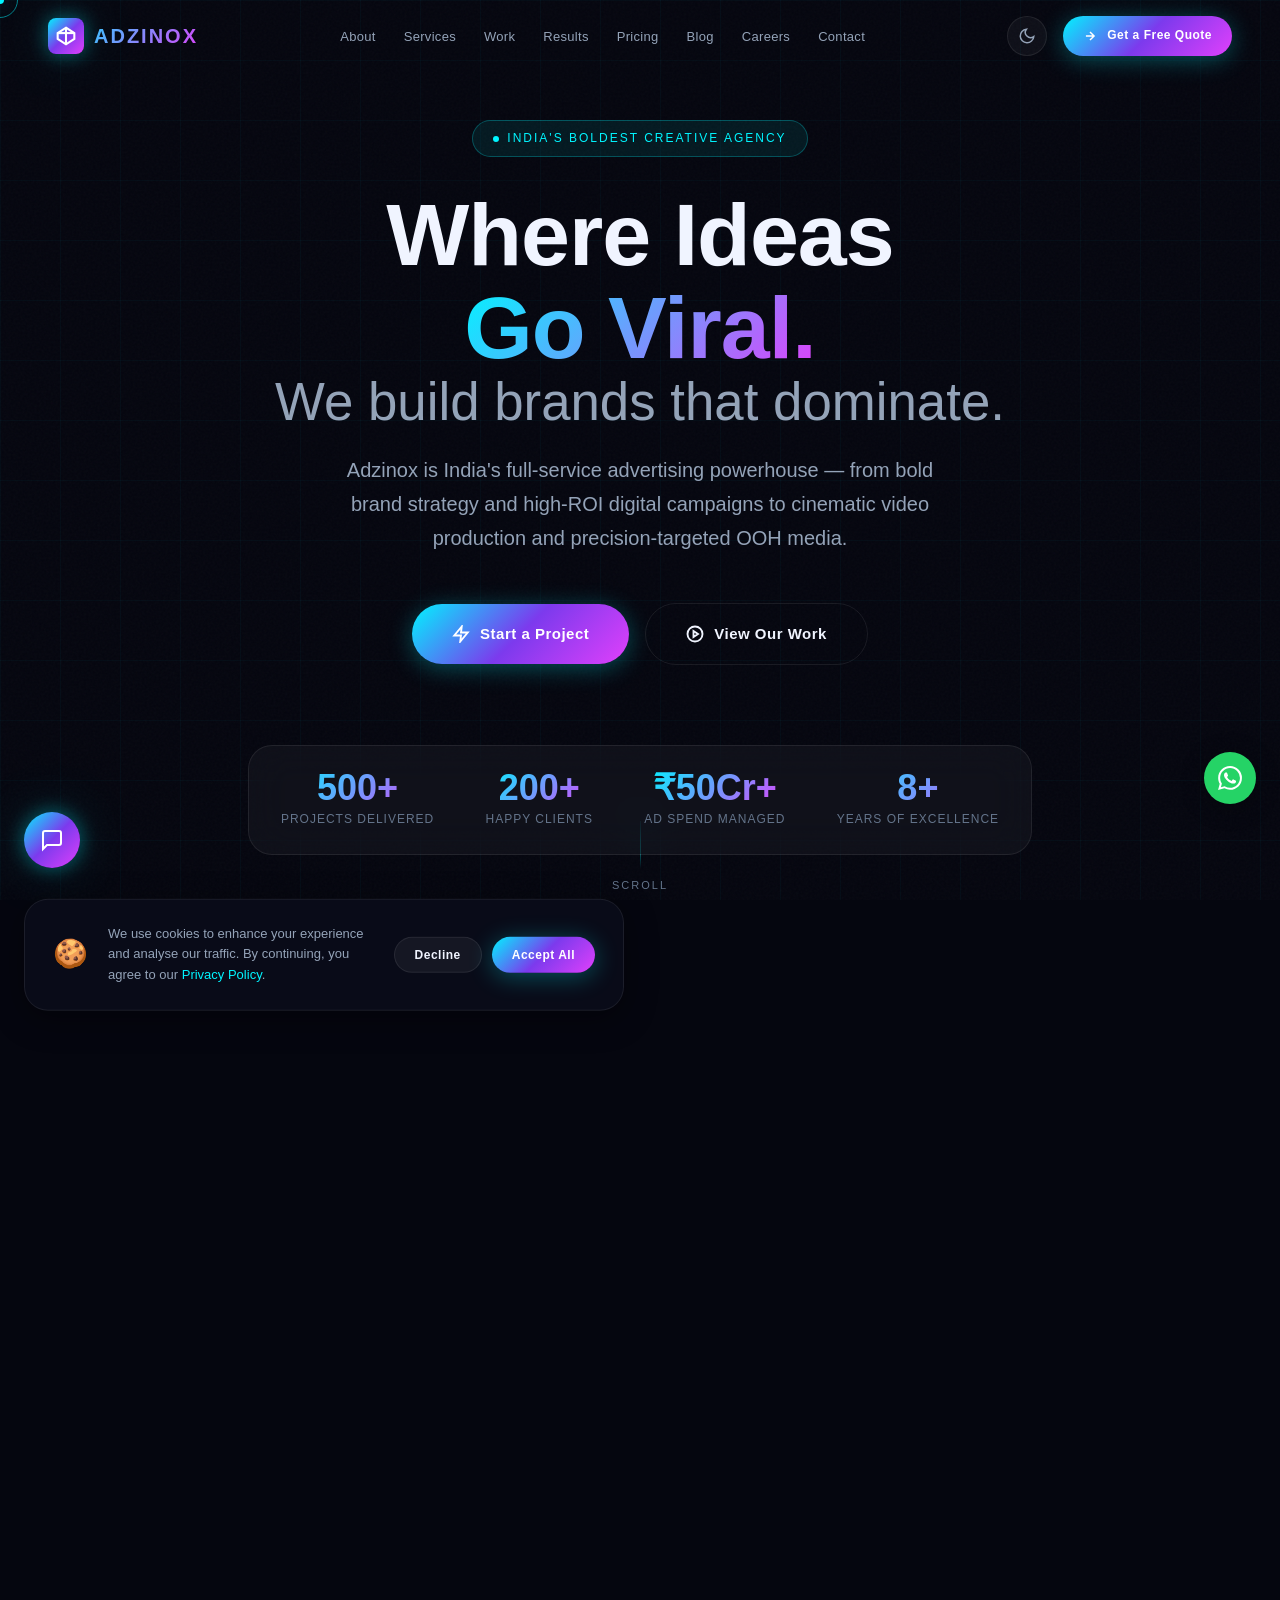
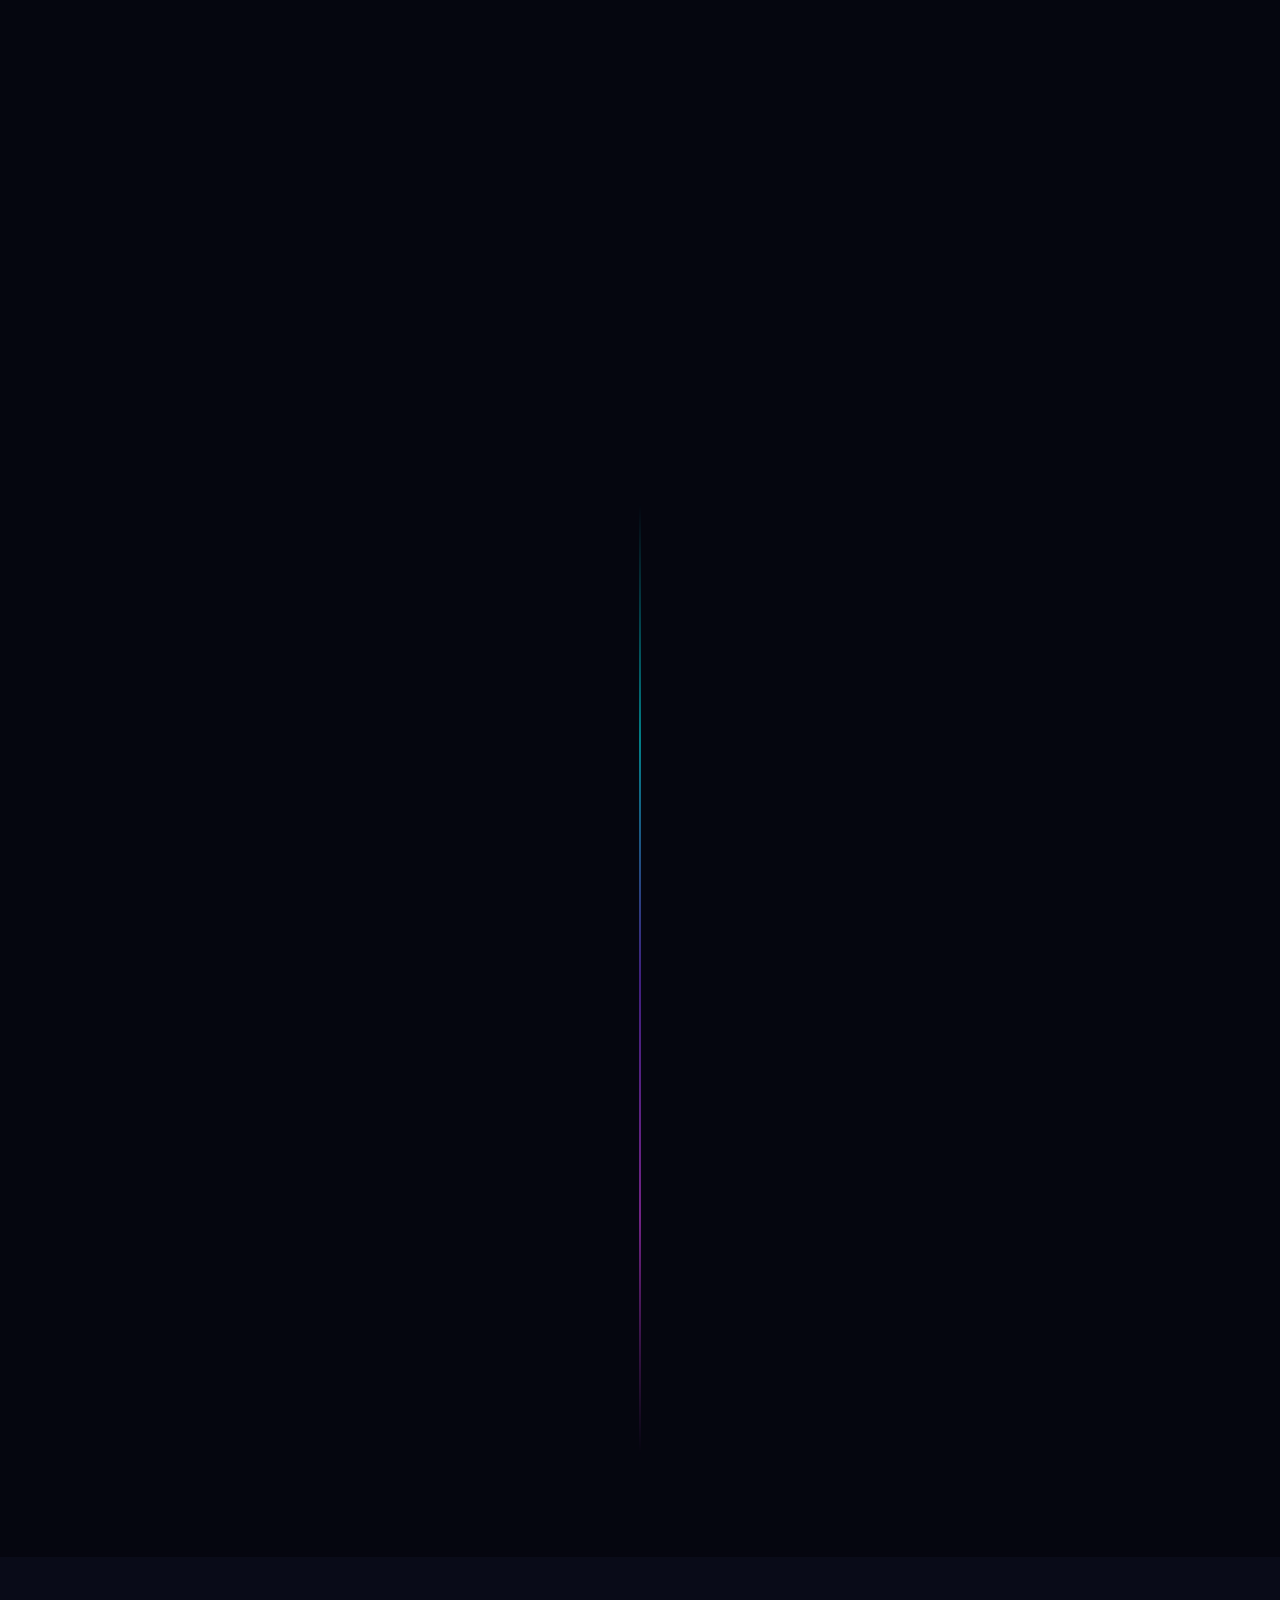
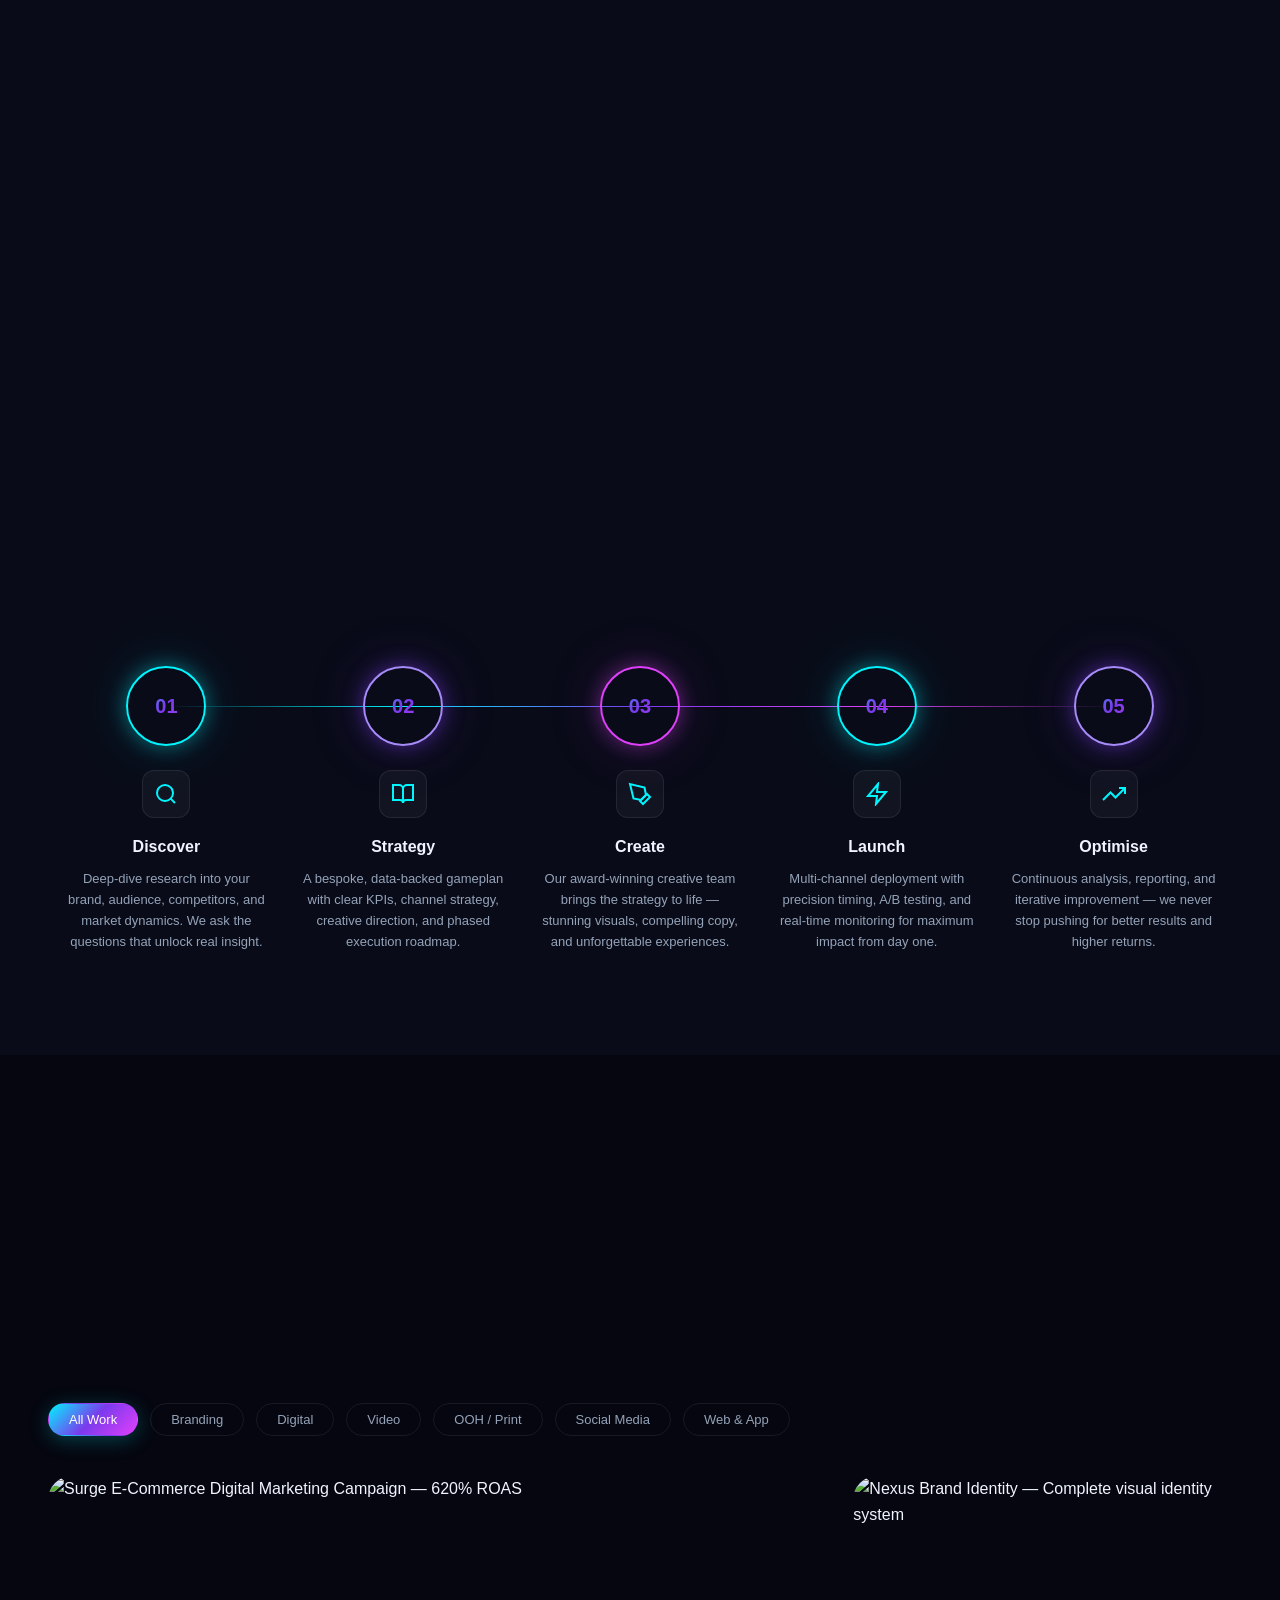
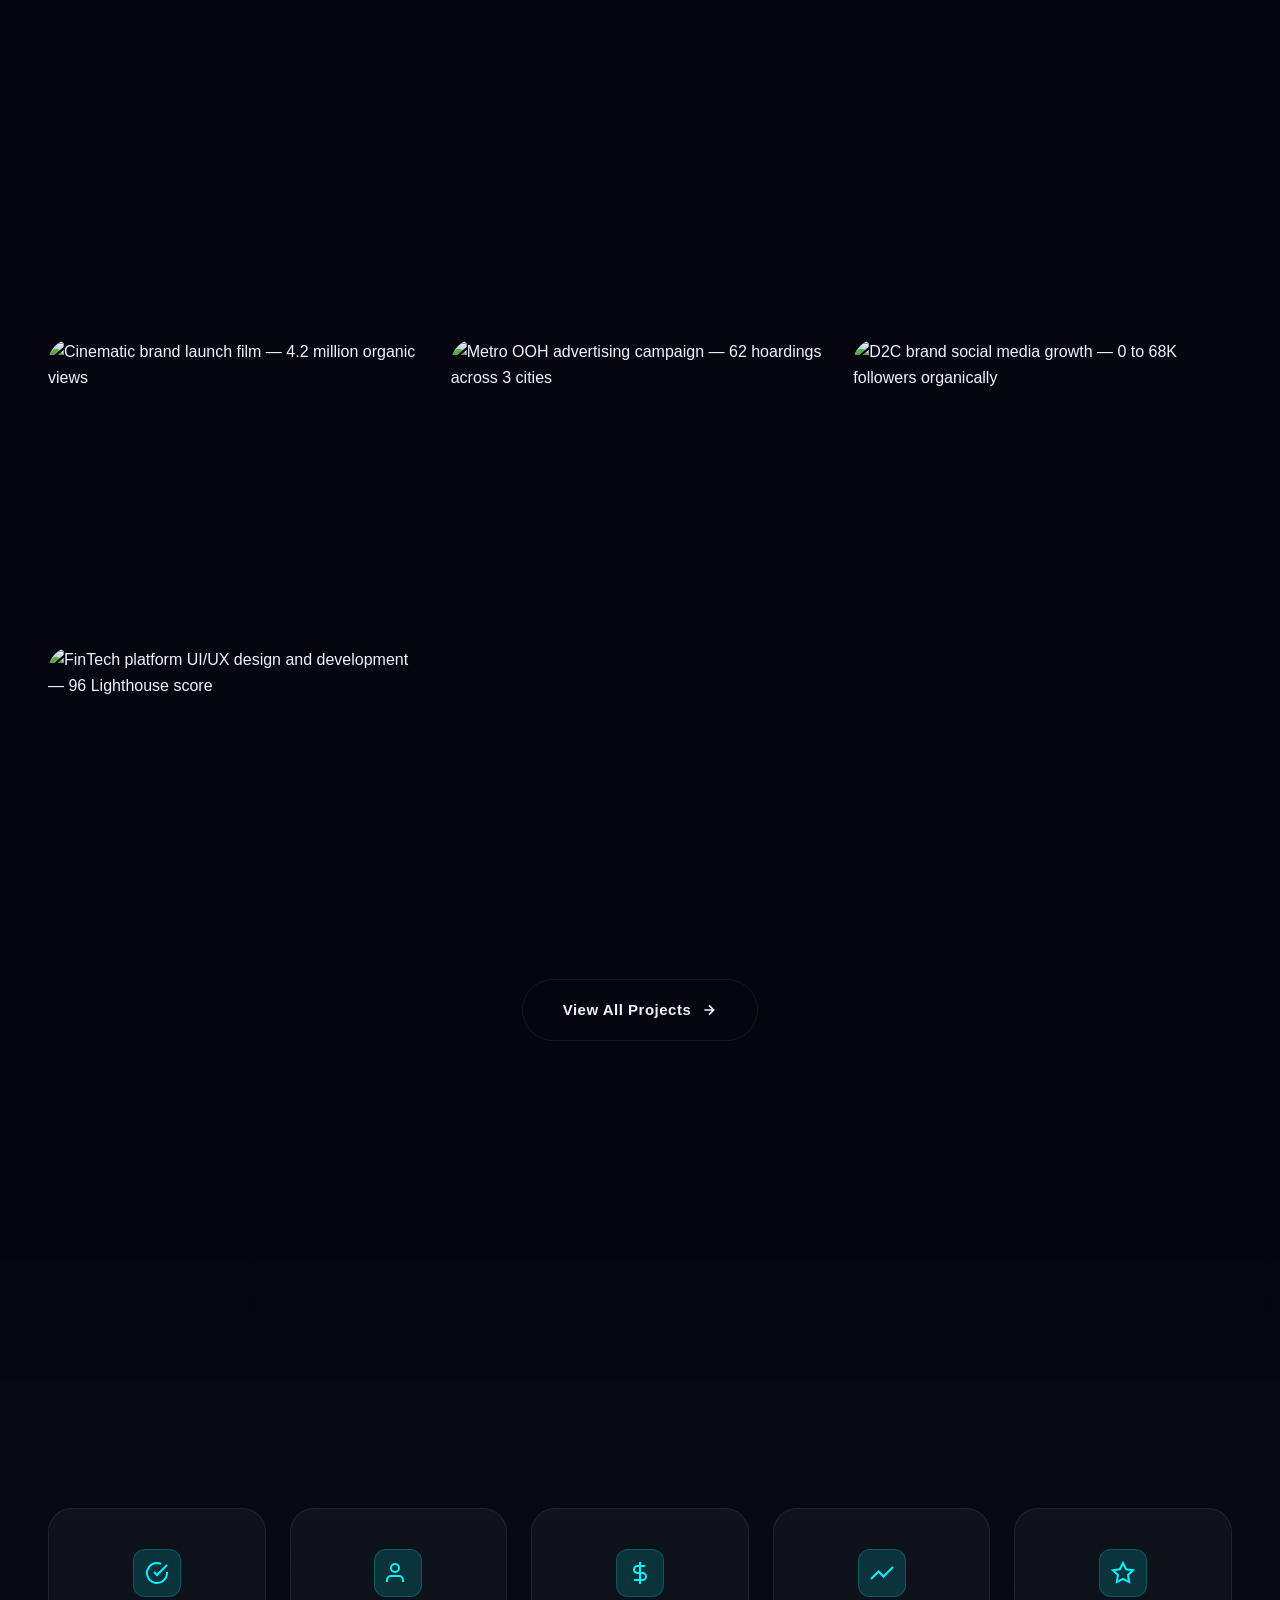
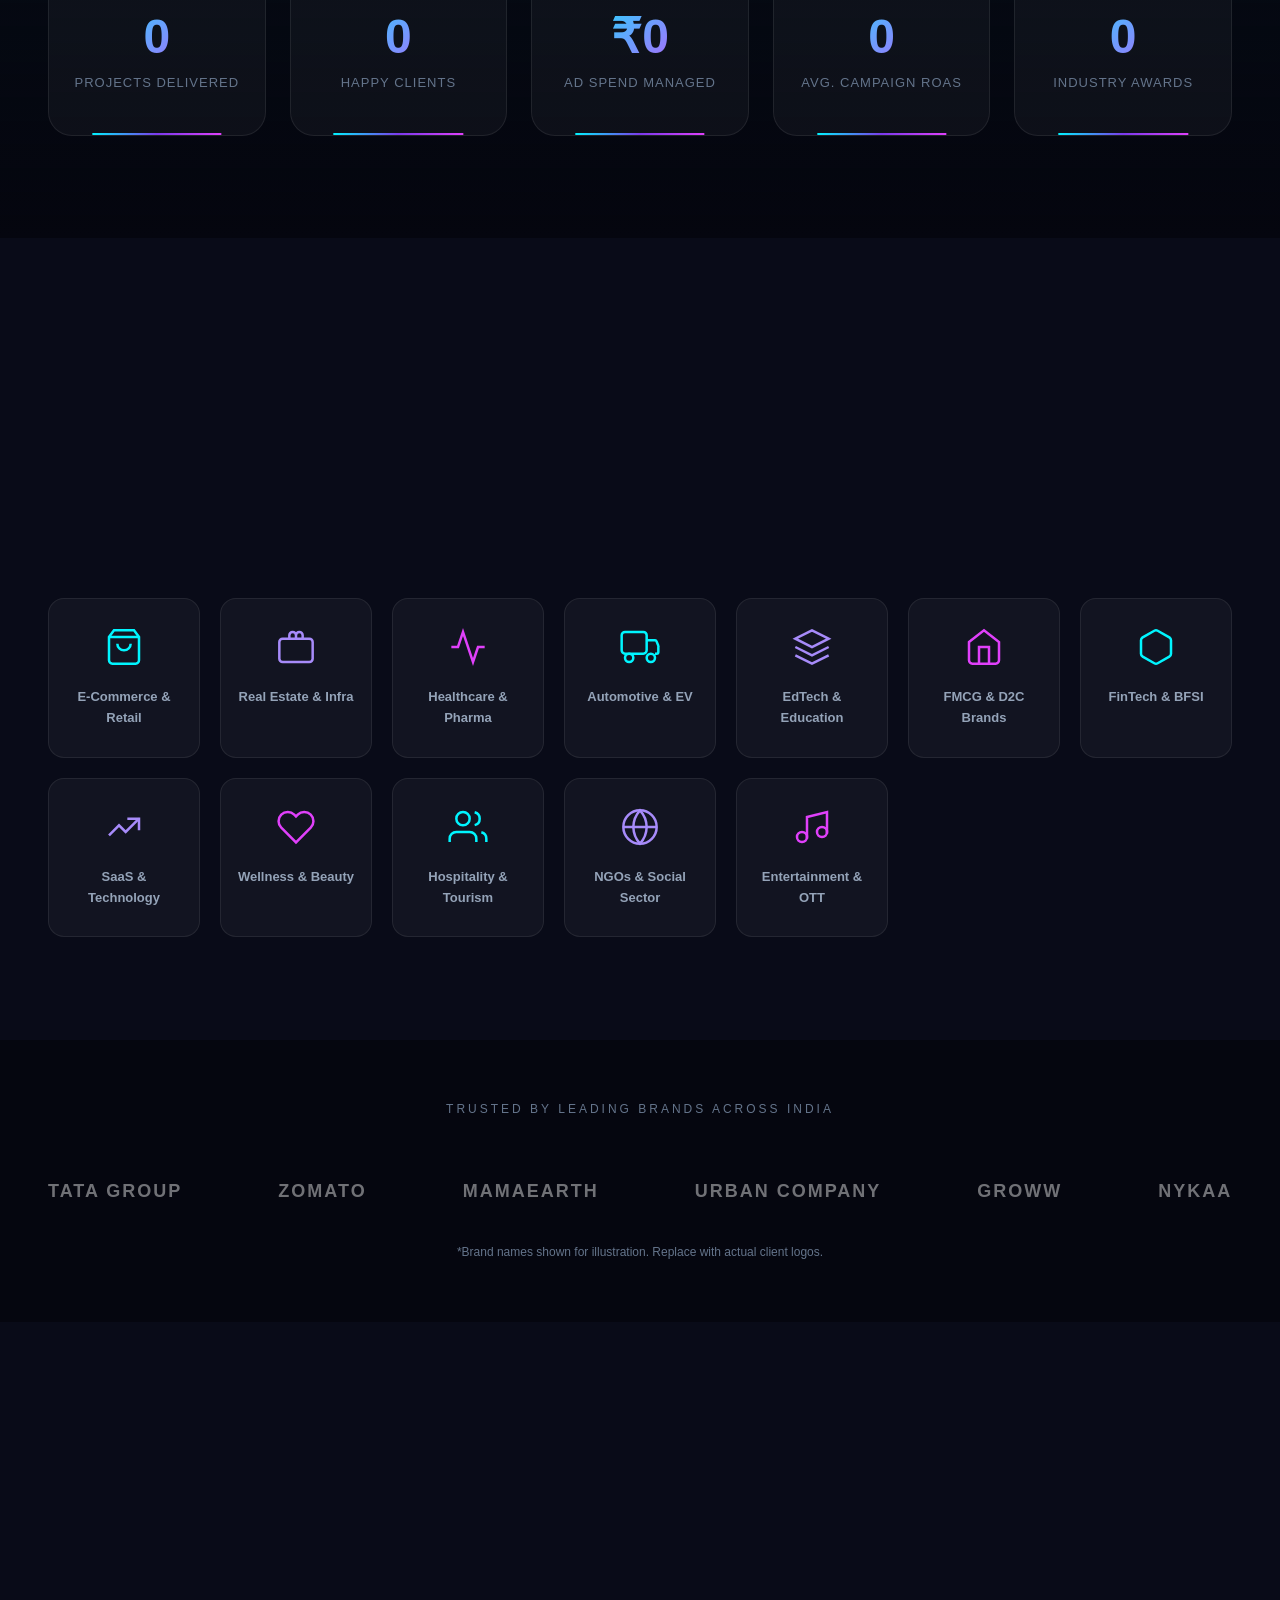
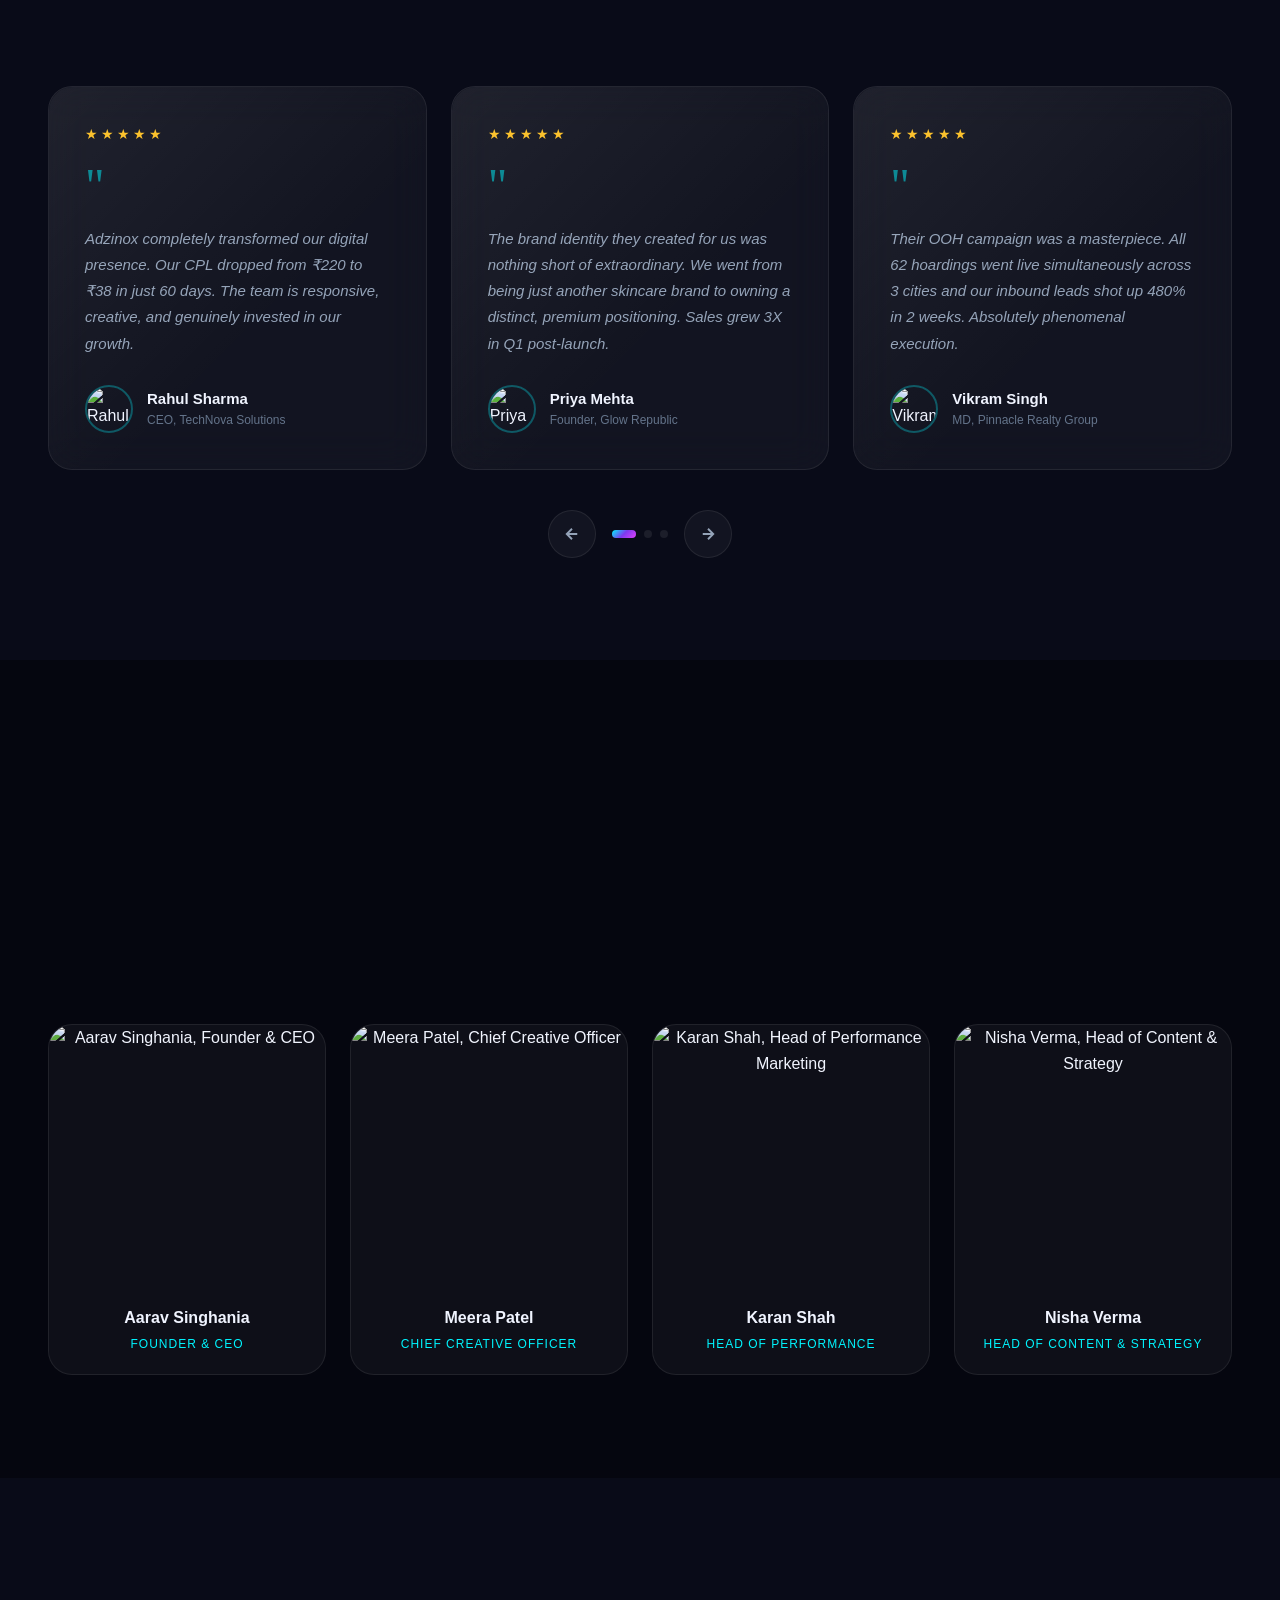
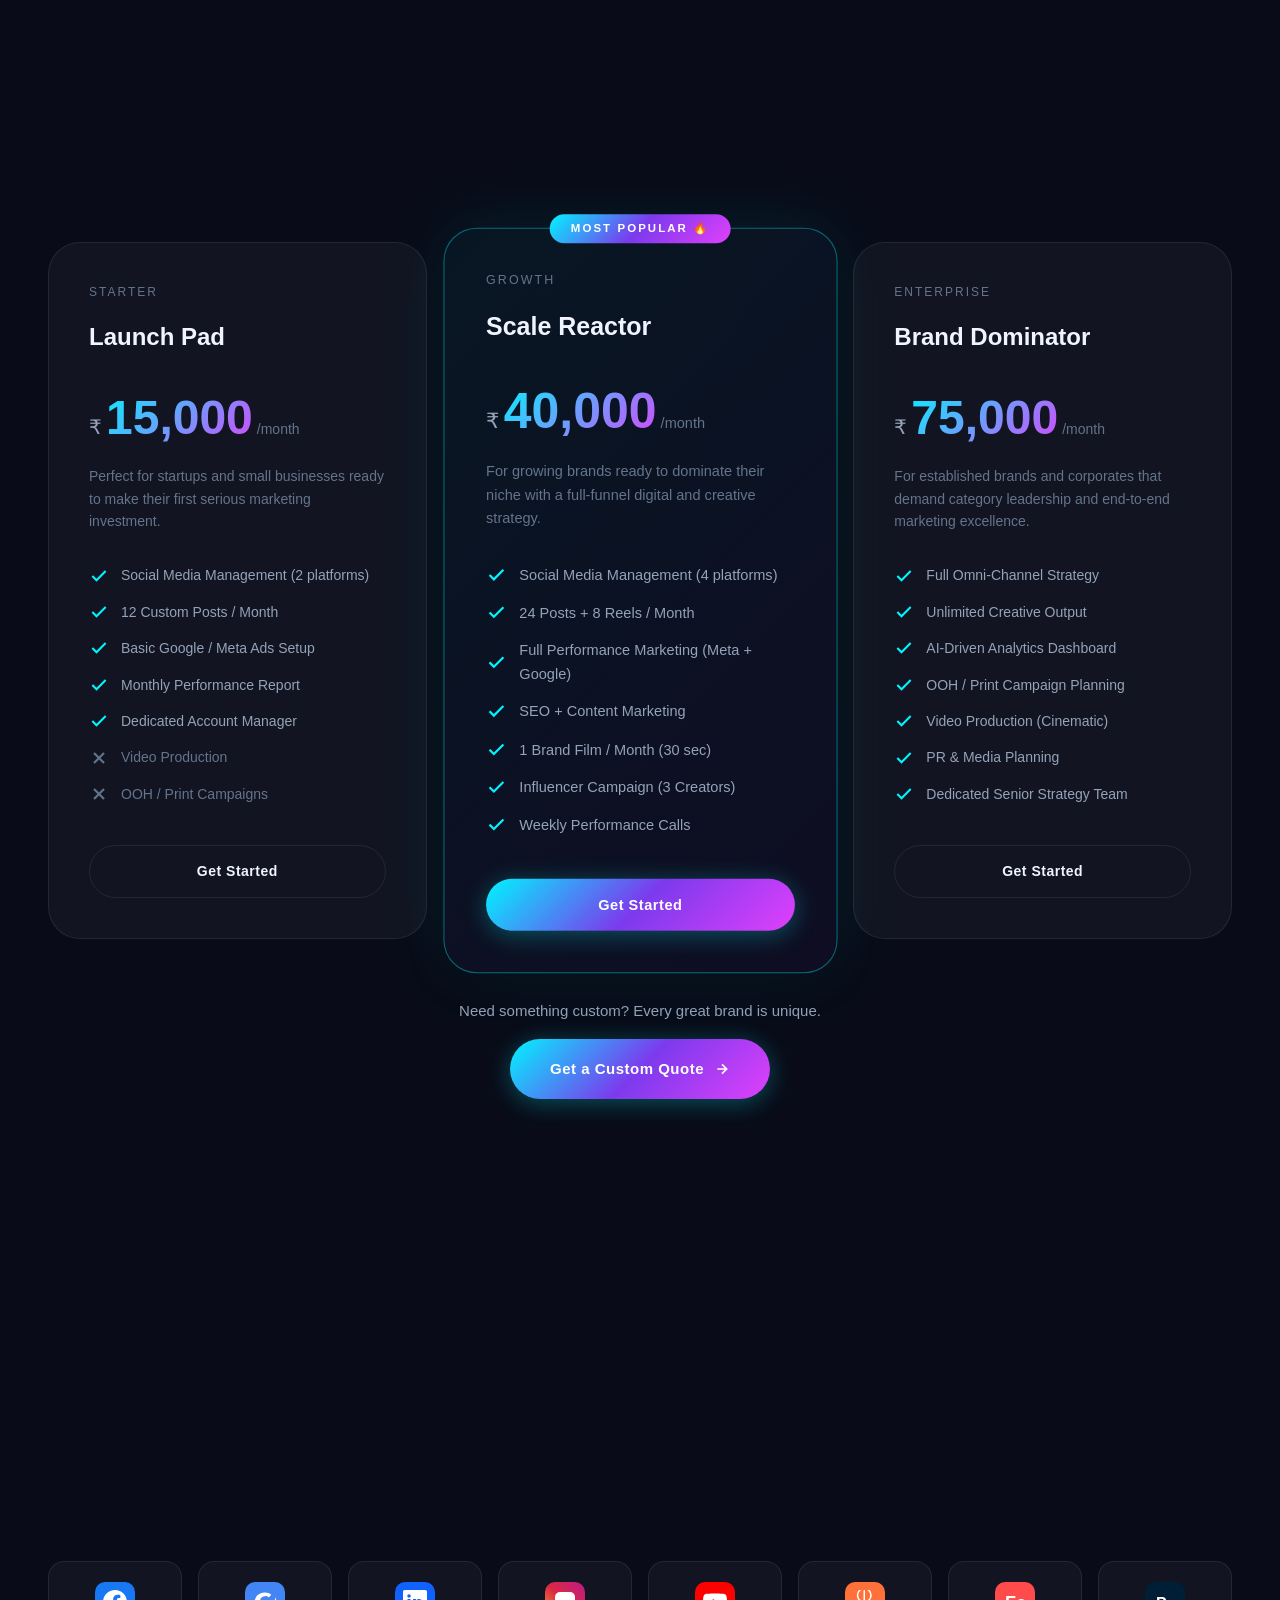
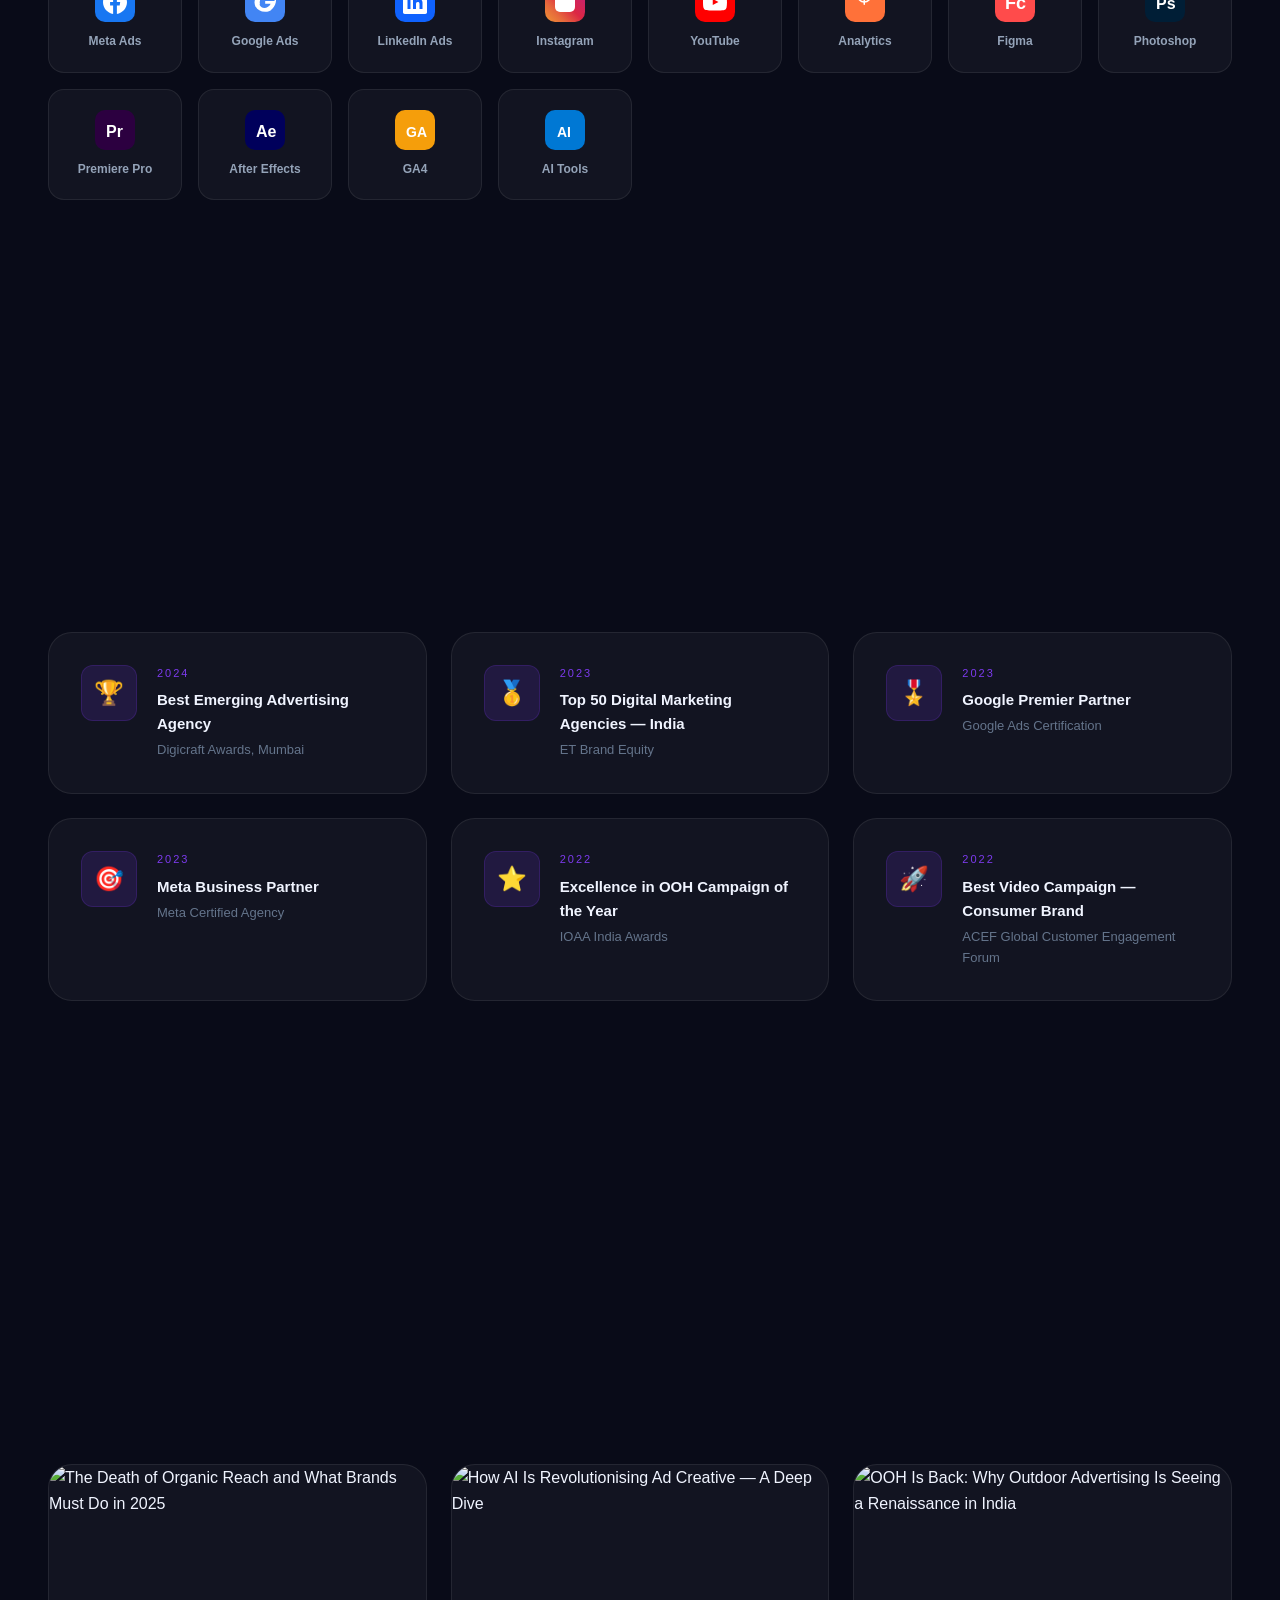
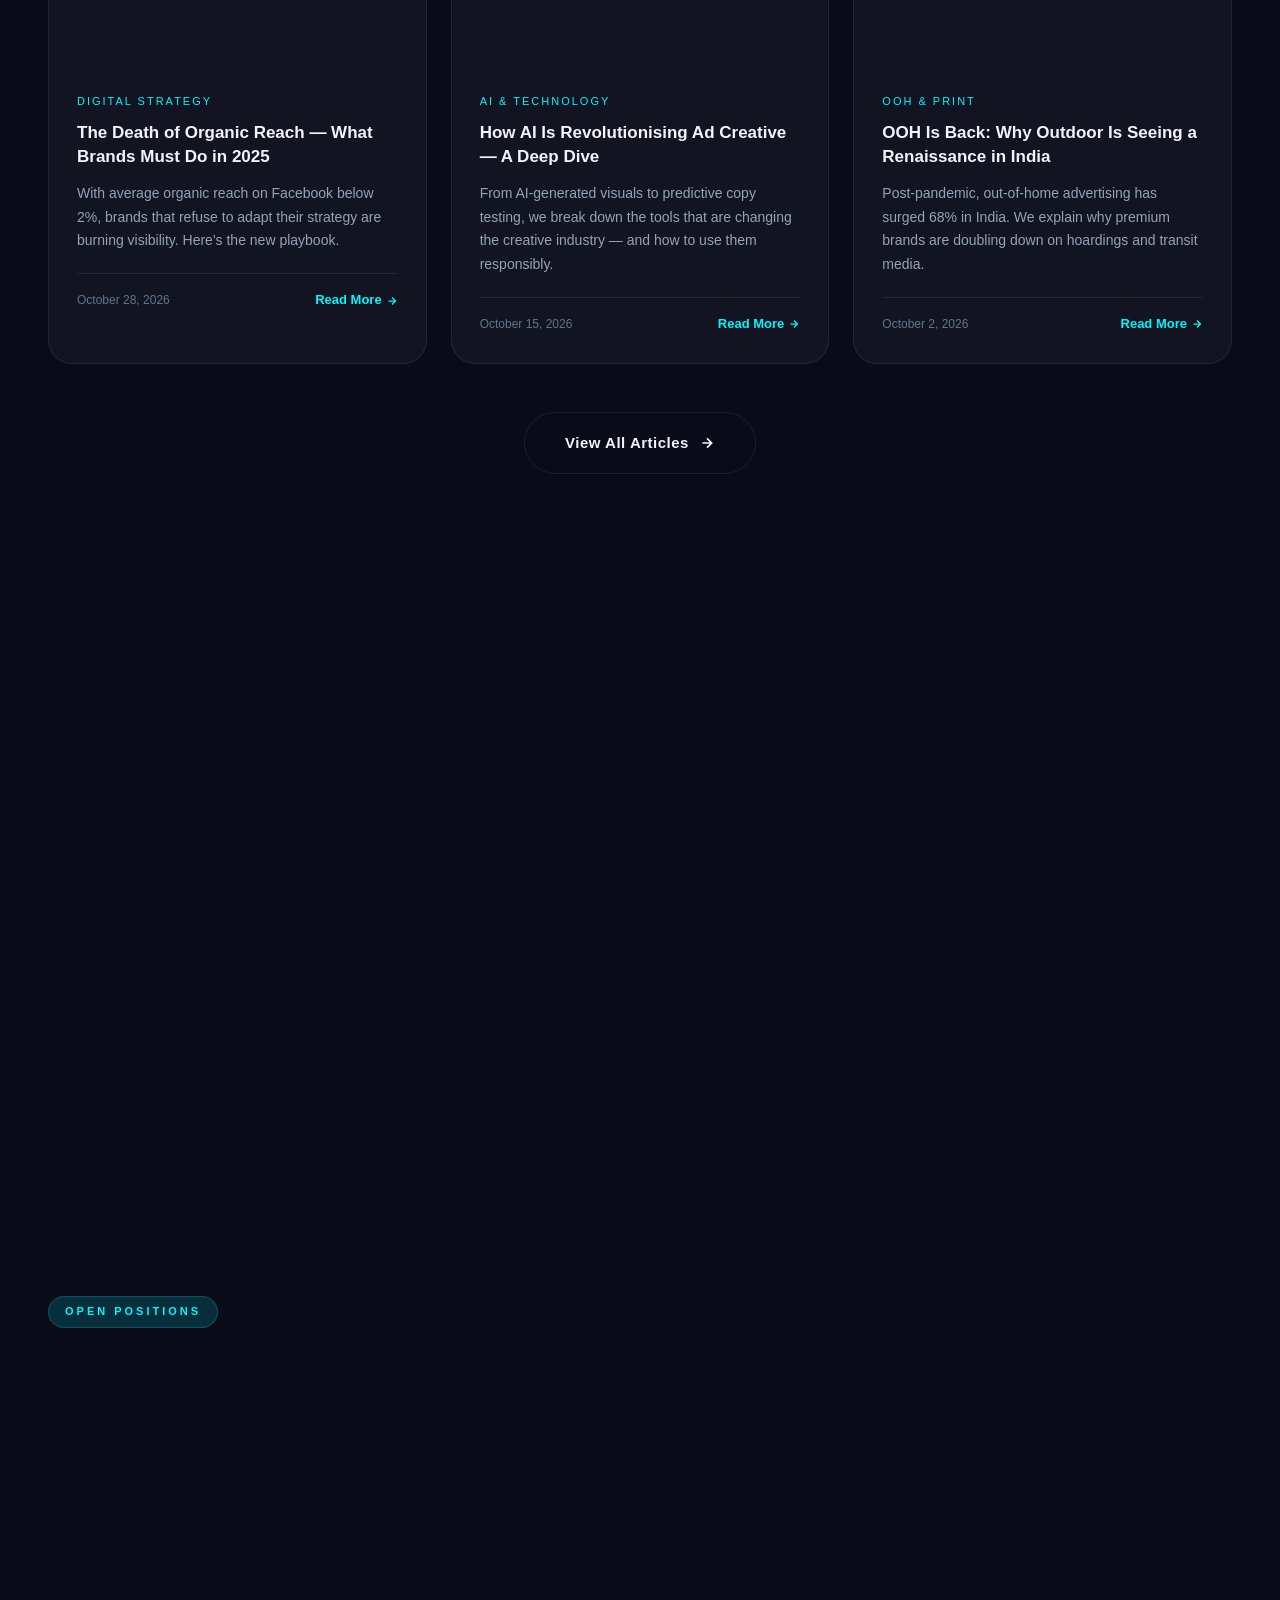
==== commit 2412e2db: "Update index.html" ====
--- a/index.html
+++ b/index.html
@@ -64,7 +64,7 @@
   <link rel="icon" type="image/svg+xml" href="data:image/svg+xml,<svg xmlns='http://www.w3.org/2000/svg' viewBox='0 0 36 36'><rect width='36' height='36' rx='8' fill='%2305060f'/><text y='26' x='4' font-size='22' font-family='sans-serif' font-weight='900' fill='%2300f5ff'>A</text></svg>" />
 
   <!-- Stylesheets -->
-  <link rel="stylesheet" href="css/style.css" />
+  <link rel="stylesheet" href="./style.css" />
   <link rel="preconnect" href="https://fonts.googleapis.com" />
   <link rel="preconnect" href="https://fonts.gstatic.com" crossorigin />
 
@@ -1977,7 +1977,7 @@
   </div>
 
   <!-- Main JS (defer to load after HTML) -->
-  <script src="js/main.js" defer></script>
+  <script src="./main.js" defer></script>
 
 </body>
 </html>
--- a/style.css
+++ b/style.css
@@ -0,0 +1,2663 @@
+/* ===================================================================
+   ADZINOX PRIVATE LIMITED — MAIN STYLESHEET
+   Futuristic Dark Theme | Glassmorphism | Neon Accents
+   =================================================================== */
+
+/* -------------------------------------------------------------------
+   0. IMPORTS & CSS CUSTOM PROPERTIES
+   ------------------------------------------------------------------- */
+@import url('https://fonts.googleapis.com/css2?family=Orbitron:wght@400;500;600;700;800;900&family=Space+Grotesk:wght@300;400;500;600;700&family=Inter:wght@300;400;500;600&family=Sora:wght@300;400;600;700&display=swap');
+
+:root {
+  /* Core Colors */
+  --bg-primary:    #05060f;
+  --bg-secondary:  #090b18;
+  --bg-card:       rgba(255,255,255,0.04);
+  --bg-card-hover: rgba(255,255,255,0.07);
+
+  /* Neon Accents */
+  --cyan:    #00f5ff;
+  --violet:  #7c3aed;
+  --magenta: #e040fb;
+  --cyan-dim: rgba(0,245,255,0.15);
+  --violet-dim: rgba(124,58,237,0.15);
+  --magenta-dim: rgba(224,64,251,0.15);
+
+  /* Gradients */
+  --grad-primary:   linear-gradient(135deg, #00f5ff 0%, #7c3aed 50%, #e040fb 100%);
+  --grad-cyan-vio:  linear-gradient(135deg, #00f5ff, #7c3aed);
+  --grad-vio-mag:   linear-gradient(135deg, #7c3aed, #e040fb);
+  --grad-text:      linear-gradient(135deg, #00f5ff 0%, #e040fb 100%);
+
+  /* Text */
+  --text-primary:   #f0f4ff;
+  --text-secondary: #94a3b8;
+  --text-muted:     #64748b;
+
+  /* Glass */
+  --glass-bg:      rgba(255,255,255,0.04);
+  --glass-border:  rgba(255,255,255,0.08);
+  --glass-blur:    blur(20px);
+
+  /* Spacing */
+  --section-pad: clamp(60px, 8vw, 120px);
+  --container-max: 1280px;
+
+  /* Typography */
+  --font-display: 'Orbitron', sans-serif;
+  --font-heading: 'Space Grotesk', sans-serif;
+  --font-body:    'Inter', sans-serif;
+  --font-alt:     'Sora', sans-serif;
+
+  /* Shadows & Glows */
+  --glow-cyan:    0 0 20px rgba(0,245,255,0.4), 0 0 60px rgba(0,245,255,0.15);
+  --glow-violet:  0 0 20px rgba(124,58,237,0.5), 0 0 60px rgba(124,58,237,0.2);
+  --glow-magenta: 0 0 20px rgba(224,64,251,0.4), 0 0 60px rgba(224,64,251,0.15);
+  --shadow-card:  0 8px 32px rgba(0,0,0,0.4);
+
+  /* Transitions */
+  --transition: all 0.3s cubic-bezier(0.4, 0, 0.2, 1);
+  --transition-slow: all 0.6s cubic-bezier(0.4, 0, 0.2, 1);
+
+  /* Border Radius */
+  --radius-sm: 8px;
+  --radius-md: 16px;
+  --radius-lg: 24px;
+  --radius-xl: 32px;
+}
+
+/* Light Mode Overrides */
+[data-theme="light"] {
+  --bg-primary:    #f0f4ff;
+  --bg-secondary:  #e8edf8;
+  --bg-card:       rgba(0,0,0,0.04);
+  --bg-card-hover: rgba(0,0,0,0.07);
+  --glass-bg:      rgba(255,255,255,0.7);
+  --glass-border:  rgba(0,0,0,0.1);
+  --text-primary:  #0d1117;
+  --text-secondary:#334155;
+  --text-muted:    #64748b;
+  --shadow-card:   0 8px 32px rgba(0,0,0,0.12);
+}
+
+/* -------------------------------------------------------------------
+   1. RESET & BASE
+   ------------------------------------------------------------------- */
+*, *::before, *::after { box-sizing: border-box; margin: 0; padding: 0; }
+
+html {
+  scroll-behavior: smooth;
+  font-size: 16px;
+  overflow-x: hidden;
+}
+
+body {
+  font-family: var(--font-body);
+  background-color: var(--bg-primary);
+  color: var(--text-primary);
+  overflow-x: hidden;
+  line-height: 1.6;
+  cursor: none; /* custom cursor */
+  -webkit-font-smoothing: antialiased;
+}
+
+body.loading { overflow: hidden; }
+
+img { max-width: 100%; height: auto; display: block; }
+a { color: inherit; text-decoration: none; }
+ul { list-style: none; }
+button { cursor: pointer; border: none; background: none; font-family: inherit; }
+input, textarea, select { font-family: inherit; }
+
+/* -------------------------------------------------------------------
+   2. CUSTOM CURSOR
+   ------------------------------------------------------------------- */
+.cursor-dot,
+.cursor-outline {
+  position: fixed;
+  top: 0; left: 0;
+  pointer-events: none;
+  border-radius: 50%;
+  z-index: 99999;
+  transform: translate(-50%, -50%);
+  transition: opacity 0.3s ease;
+}
+
+.cursor-dot {
+  width: 8px; height: 8px;
+  background: var(--cyan);
+  box-shadow: var(--glow-cyan);
+}
+
+.cursor-outline {
+  width: 36px; height: 36px;
+  border: 1.5px solid rgba(0,245,255,0.5);
+  transition: width 0.3s, height 0.3s, border-color 0.3s;
+}
+
+.cursor-outline.hovered {
+  width: 60px; height: 60px;
+  border-color: var(--magenta);
+  background: rgba(224,64,251,0.08);
+}
+
+@media (hover: none) {
+  .cursor-dot, .cursor-outline { display: none; }
+  body { cursor: auto; }
+}
+
+/* -------------------------------------------------------------------
+   3. SCROLLBAR
+   ------------------------------------------------------------------- */
+::-webkit-scrollbar { width: 4px; }
+::-webkit-scrollbar-track { background: var(--bg-secondary); }
+::-webkit-scrollbar-thumb {
+  background: var(--grad-primary);
+  border-radius: 4px;
+}
+
+/* -------------------------------------------------------------------
+   4. PRELOADER
+   ------------------------------------------------------------------- */
+#preloader {
+  position: fixed;
+  inset: 0;
+  background: var(--bg-primary);
+  z-index: 99998;
+  display: flex;
+  align-items: center;
+  justify-content: center;
+  flex-direction: column;
+  gap: 32px;
+}
+
+.preloader-logo {
+  font-family: var(--font-display);
+  font-size: clamp(28px, 5vw, 56px);
+  font-weight: 900;
+  background: var(--grad-text);
+  -webkit-background-clip: text;
+  -webkit-text-fill-color: transparent;
+  background-clip: text;
+  letter-spacing: 4px;
+  opacity: 0;
+  transform: scale(0.8);
+}
+
+.preloader-bar {
+  width: 240px;
+  height: 2px;
+  background: rgba(255,255,255,0.1);
+  border-radius: 2px;
+  overflow: hidden;
+}
+
+.preloader-fill {
+  height: 100%;
+  width: 0%;
+  background: var(--grad-primary);
+  border-radius: 2px;
+  box-shadow: var(--glow-cyan);
+}
+
+.preloader-text {
+  font-family: var(--font-alt);
+  font-size: 12px;
+  color: var(--text-muted);
+  letter-spacing: 4px;
+  text-transform: uppercase;
+}
+
+/* -------------------------------------------------------------------
+   5. GLOBAL NOISE & GRID BACKGROUND
+   ------------------------------------------------------------------- */
+.bg-grid {
+  position: fixed;
+  inset: 0;
+  background-image:
+    linear-gradient(rgba(0,245,255,0.03) 1px, transparent 1px),
+    linear-gradient(90deg, rgba(0,245,255,0.03) 1px, transparent 1px);
+  background-size: 60px 60px;
+  pointer-events: none;
+  z-index: 0;
+}
+
+.bg-noise {
+  position: fixed;
+  inset: 0;
+  opacity: 0.03;
+  background-image: url("data:image/svg+xml,%3Csvg viewBox='0 0 512 512' xmlns='http://www.w3.org/2000/svg'%3E%3Cfilter id='n'%3E%3CfeTurbulence type='fractalNoise' baseFrequency='0.75' numOctaves='4'/%3E%3C/filter%3E%3Crect width='100%25' height='100%25' filter='url(%23n)'/%3E%3C/svg%3E");
+  pointer-events: none;
+  z-index: 0;
+}
+
+/* -------------------------------------------------------------------
+   6. LAYOUT UTILITIES
+   ------------------------------------------------------------------- */
+.container {
+  max-width: var(--container-max);
+  margin: 0 auto;
+  padding: 0 clamp(16px, 4vw, 48px);
+}
+
+section {
+  position: relative;
+  padding: var(--section-pad) 0;
+  z-index: 1;
+}
+
+.section-badge {
+  display: inline-flex;
+  align-items: center;
+  gap: 8px;
+  font-family: var(--font-alt);
+  font-size: 11px;
+  font-weight: 600;
+  letter-spacing: 3px;
+  text-transform: uppercase;
+  color: var(--cyan);
+  background: var(--cyan-dim);
+  border: 1px solid rgba(0,245,255,0.2);
+  padding: 6px 16px;
+  border-radius: 100px;
+  margin-bottom: 20px;
+}
+
+.section-title {
+  font-family: var(--font-heading);
+  font-size: clamp(32px, 5vw, 60px);
+  font-weight: 700;
+  line-height: 1.15;
+  color: var(--text-primary);
+  margin-bottom: 16px;
+}
+
+.section-title .gradient-word {
+  background: var(--grad-text);
+  -webkit-background-clip: text;
+  -webkit-text-fill-color: transparent;
+  background-clip: text;
+}
+
+.section-subtitle {
+  font-size: clamp(15px, 2vw, 18px);
+  color: var(--text-secondary);
+  max-width: 600px;
+  line-height: 1.7;
+}
+
+.text-center { text-align: center; }
+.text-center .section-subtitle { margin: 0 auto; }
+
+/* -------------------------------------------------------------------
+   7. GLASS CARD COMPONENT
+   ------------------------------------------------------------------- */
+.glass-card {
+  background: var(--glass-bg);
+  backdrop-filter: var(--glass-blur);
+  -webkit-backdrop-filter: var(--glass-blur);
+  border: 1px solid var(--glass-border);
+  border-radius: var(--radius-lg);
+  padding: 32px;
+  transition: var(--transition);
+  position: relative;
+  overflow: hidden;
+}
+
+.glass-card::before {
+  content: '';
+  position: absolute;
+  inset: 0;
+  border-radius: inherit;
+  background: linear-gradient(135deg, rgba(255,255,255,0.06) 0%, transparent 60%);
+  pointer-events: none;
+}
+
+.glass-card:hover {
+  background: var(--bg-card-hover);
+  border-color: rgba(0,245,255,0.25);
+  transform: translateY(-4px);
+  box-shadow: var(--shadow-card), 0 0 40px rgba(0,245,255,0.08);
+}
+
+/* -------------------------------------------------------------------
+   8. BUTTON COMPONENTS
+   ------------------------------------------------------------------- */
+.btn {
+  display: inline-flex;
+  align-items: center;
+  gap: 10px;
+  padding: 14px 32px;
+  border-radius: 100px;
+  font-family: var(--font-heading);
+  font-size: 14px;
+  font-weight: 600;
+  letter-spacing: 0.5px;
+  transition: var(--transition);
+  position: relative;
+  overflow: hidden;
+  cursor: pointer;
+}
+
+.btn::after {
+  content: '';
+  position: absolute;
+  inset: 0;
+  background: rgba(255,255,255,0.1);
+  opacity: 0;
+  transition: opacity 0.3s;
+}
+
+.btn:hover::after { opacity: 1; }
+
+.btn-primary {
+  background: var(--grad-primary);
+  color: #fff;
+  border: none;
+  box-shadow: 0 4px 24px rgba(0,245,255,0.3);
+}
+
+.btn-primary:hover {
+  box-shadow: 0 8px 40px rgba(0,245,255,0.5);
+  transform: translateY(-2px);
+}
+
+.btn-outline {
+  background: transparent;
+  color: var(--text-primary);
+  border: 1px solid var(--glass-border);
+}
+
+.btn-outline:hover {
+  border-color: var(--cyan);
+  color: var(--cyan);
+  box-shadow: 0 0 20px rgba(0,245,255,0.2);
+  transform: translateY(-2px);
+}
+
+.btn-ghost {
+  background: rgba(255,255,255,0.05);
+  color: var(--text-primary);
+  border: 1px solid var(--glass-border);
+}
+
+.btn-lg { padding: 18px 40px; font-size: 15px; }
+.btn-sm { padding: 10px 20px; font-size: 12px; }
+
+/* Magnetic button wrapper */
+.btn-magnetic { display: inline-block; }
+
+/* -------------------------------------------------------------------
+   9. NAVBAR
+   ------------------------------------------------------------------- */
+#navbar {
+  position: fixed;
+  top: 0; left: 0; right: 0;
+  z-index: 1000;
+  padding: 16px 0;
+  transition: var(--transition);
+}
+
+#navbar.scrolled {
+  background: rgba(5,6,15,0.85);
+  backdrop-filter: blur(24px);
+  -webkit-backdrop-filter: blur(24px);
+  border-bottom: 1px solid var(--glass-border);
+  padding: 12px 0;
+}
+
+.nav-inner {
+  display: flex;
+  align-items: center;
+  justify-content: space-between;
+  gap: 24px;
+}
+
+.nav-logo {
+  display: flex;
+  align-items: center;
+  gap: 10px;
+  font-family: var(--font-display);
+  font-size: 20px;
+  font-weight: 800;
+  letter-spacing: 2px;
+  background: var(--grad-text);
+  -webkit-background-clip: text;
+  -webkit-text-fill-color: transparent;
+  background-clip: text;
+  flex-shrink: 0;
+}
+
+.nav-logo-icon {
+  width: 36px; height: 36px;
+  background: var(--grad-primary);
+  border-radius: 8px;
+  display: flex;
+  align-items: center;
+  justify-content: center;
+  flex-shrink: 0;
+  box-shadow: var(--glow-cyan);
+}
+
+.nav-menu {
+  display: flex;
+  align-items: center;
+  gap: 4px;
+}
+
+.nav-link {
+  font-family: var(--font-heading);
+  font-size: 13px;
+  font-weight: 500;
+  color: var(--text-secondary);
+  padding: 8px 12px;
+  border-radius: 8px;
+  transition: var(--transition);
+  letter-spacing: 0.3px;
+  white-space: nowrap;
+}
+
+.nav-link:hover {
+  color: var(--text-primary);
+  background: rgba(255,255,255,0.06);
+}
+
+.nav-link.active { color: var(--cyan); }
+
+.nav-right {
+  display: flex;
+  align-items: center;
+  gap: 16px;
+}
+
+.theme-toggle {
+  width: 40px; height: 40px;
+  border-radius: 50%;
+  background: var(--glass-bg);
+  border: 1px solid var(--glass-border);
+  display: flex;
+  align-items: center;
+  justify-content: center;
+  color: var(--text-secondary);
+  transition: var(--transition);
+  flex-shrink: 0;
+}
+
+.theme-toggle:hover {
+  border-color: var(--cyan);
+  color: var(--cyan);
+  box-shadow: var(--glow-cyan);
+}
+
+.hamburger {
+  display: none;
+  flex-direction: column;
+  gap: 5px;
+  width: 32px;
+  height: 32px;
+  align-items: center;
+  justify-content: center;
+}
+
+.hamburger span {
+  display: block;
+  width: 22px;
+  height: 2px;
+  background: var(--text-primary);
+  border-radius: 2px;
+  transition: var(--transition);
+}
+
+.hamburger.open span:nth-child(1) { transform: translateY(7px) rotate(45deg); }
+.hamburger.open span:nth-child(2) { opacity: 0; transform: scaleX(0); }
+.hamburger.open span:nth-child(3) { transform: translateY(-7px) rotate(-45deg); }
+
+/* Mobile Nav Overlay */
+.mobile-nav {
+  display: none;
+  position: fixed;
+  inset: 0;
+  background: rgba(5,6,15,0.97);
+  backdrop-filter: blur(20px);
+  z-index: 999;
+  flex-direction: column;
+  align-items: center;
+  justify-content: center;
+  gap: 16px;
+  padding: 80px 24px 40px;
+}
+
+.mobile-nav.open { display: flex; }
+.mobile-nav .nav-link { font-size: 22px; color: var(--text-primary); padding: 12px 24px; }
+.mobile-nav .nav-link:hover { color: var(--cyan); background: transparent; }
+
+/* -------------------------------------------------------------------
+   10. HERO SECTION
+   ------------------------------------------------------------------- */
+#hero {
+  min-height: 100vh;
+  display: flex;
+  align-items: center;
+  justify-content: center;
+  position: relative;
+  padding: 120px 0 80px;
+  overflow: hidden;
+}
+
+#three-canvas {
+  position: absolute;
+  inset: 0;
+  z-index: 0;
+  opacity: 0.85;
+}
+
+.hero-content {
+  position: relative;
+  z-index: 2;
+  text-align: center;
+  max-width: 900px;
+  margin: 0 auto;
+  padding: 0 24px;
+}
+
+.hero-badge {
+  display: inline-flex;
+  align-items: center;
+  gap: 8px;
+  font-size: 12px;
+  font-family: var(--font-alt);
+  color: var(--cyan);
+  background: rgba(0,245,255,0.08);
+  border: 1px solid rgba(0,245,255,0.25);
+  padding: 8px 20px;
+  border-radius: 100px;
+  letter-spacing: 2px;
+  text-transform: uppercase;
+  margin-bottom: 32px;
+  opacity: 0;
+}
+
+.hero-badge-dot {
+  width: 6px; height: 6px;
+  background: var(--cyan);
+  border-radius: 50%;
+  animation: pulse 2s infinite;
+}
+
+@keyframes pulse {
+  0%, 100% { opacity: 1; transform: scale(1); }
+  50% { opacity: 0.4; transform: scale(0.7); }
+}
+
+.hero-title {
+  font-family: var(--font-display);
+  font-size: clamp(36px, 7vw, 88px);
+  font-weight: 900;
+  line-height: 1.05;
+  letter-spacing: -1px;
+  margin-bottom: 24px;
+  opacity: 0;
+}
+
+.hero-title .line { display: block; overflow: hidden; }
+.hero-title .word { display: inline-block; }
+
+.hero-title .gradient-word {
+  background: var(--grad-text);
+  -webkit-background-clip: text;
+  -webkit-text-fill-color: transparent;
+  background-clip: text;
+}
+
+.hero-subtitle {
+  font-size: clamp(16px, 2.5vw, 20px);
+  color: var(--text-secondary);
+  line-height: 1.7;
+  margin-bottom: 48px;
+  max-width: 620px;
+  margin-left: auto;
+  margin-right: auto;
+  opacity: 0;
+}
+
+.hero-ctas {
+  display: flex;
+  align-items: center;
+  justify-content: center;
+  gap: 16px;
+  flex-wrap: wrap;
+  margin-bottom: 80px;
+  opacity: 0;
+}
+
+.scroll-indicator {
+  position: absolute;
+  bottom: 40px;
+  left: 50%;
+  transform: translateX(-50%);
+  display: flex;
+  flex-direction: column;
+  align-items: center;
+  gap: 8px;
+  opacity: 0;
+  color: var(--text-muted);
+  font-size: 11px;
+  letter-spacing: 2px;
+  text-transform: uppercase;
+  font-family: var(--font-alt);
+}
+
+.scroll-line {
+  width: 1px;
+  height: 48px;
+  background: linear-gradient(to bottom, var(--cyan), transparent);
+  animation: scrollLine 2s ease-in-out infinite;
+}
+
+@keyframes scrollLine {
+  0% { transform: scaleY(0); transform-origin: top; }
+  50% { transform: scaleY(1); transform-origin: top; }
+  51% { transform: scaleY(1); transform-origin: bottom; }
+  100% { transform: scaleY(0); transform-origin: bottom; }
+}
+
+/* Hero Stats Strip */
+.hero-stats {
+  display: flex;
+  align-items: center;
+  justify-content: center;
+  gap: clamp(20px, 4vw, 64px);
+  flex-wrap: wrap;
+  padding: 24px 32px;
+  background: var(--glass-bg);
+  backdrop-filter: var(--glass-blur);
+  border: 1px solid var(--glass-border);
+  border-radius: var(--radius-lg);
+  margin-top: 60px;
+  opacity: 0;
+}
+
+.hero-stat { text-align: center; }
+.hero-stat-value {
+  font-family: var(--font-display);
+  font-size: clamp(24px, 3vw, 36px);
+  font-weight: 800;
+  background: var(--grad-text);
+  -webkit-background-clip: text;
+  -webkit-text-fill-color: transparent;
+  background-clip: text;
+  line-height: 1;
+  margin-bottom: 4px;
+}
+.hero-stat-label {
+  font-size: 12px;
+  color: var(--text-muted);
+  letter-spacing: 1px;
+  text-transform: uppercase;
+  font-family: var(--font-alt);
+}
+
+/* -------------------------------------------------------------------
+   11. ABOUT SECTION
+   ------------------------------------------------------------------- */
+#about .about-grid {
+  display: grid;
+  grid-template-columns: 1fr 1fr;
+  gap: 64px;
+  align-items: center;
+  margin-top: 60px;
+}
+
+.about-image-wrap {
+  position: relative;
+  border-radius: var(--radius-xl);
+  overflow: hidden;
+}
+
+.about-image-wrap::before {
+  content: '';
+  position: absolute;
+  inset: -2px;
+  background: var(--grad-primary);
+  border-radius: inherit;
+  z-index: -1;
+}
+
+.about-image-wrap img {
+  width: 100%;
+  height: 500px;
+  object-fit: cover;
+  border-radius: calc(var(--radius-xl) - 2px);
+  filter: brightness(0.85) saturate(1.2);
+}
+
+.about-floating-badge {
+  position: absolute;
+  bottom: 24px;
+  right: -20px;
+  background: var(--glass-bg);
+  backdrop-filter: var(--glass-blur);
+  border: 1px solid var(--glass-border);
+  border-radius: var(--radius-md);
+  padding: 16px 24px;
+  text-align: center;
+}
+
+.about-floating-badge .num {
+  font-family: var(--font-display);
+  font-size: 36px;
+  font-weight: 900;
+  background: var(--grad-text);
+  -webkit-background-clip: text;
+  -webkit-text-fill-color: transparent;
+  background-clip: text;
+}
+
+.about-floating-badge .label {
+  font-size: 11px;
+  color: var(--text-muted);
+  letter-spacing: 2px;
+  text-transform: uppercase;
+}
+
+.about-content-block { display: flex; flex-direction: column; gap: 40px; }
+
+.about-text p {
+  font-size: 16px;
+  color: var(--text-secondary);
+  line-height: 1.8;
+  margin-bottom: 16px;
+}
+
+.vision-mission-grid {
+  display: grid;
+  grid-template-columns: 1fr 1fr;
+  gap: 20px;
+}
+
+.vm-card {
+  background: var(--glass-bg);
+  border: 1px solid var(--glass-border);
+  border-radius: var(--radius-md);
+  padding: 24px;
+}
+
+.vm-card h4 {
+  font-family: var(--font-heading);
+  font-size: 13px;
+  letter-spacing: 2px;
+  text-transform: uppercase;
+  color: var(--cyan);
+  margin-bottom: 10px;
+}
+
+.vm-card p { font-size: 14px; color: var(--text-secondary); line-height: 1.7; }
+
+.values-grid {
+  display: grid;
+  grid-template-columns: repeat(2, 1fr);
+  gap: 12px;
+}
+
+.value-item {
+  display: flex;
+  align-items: center;
+  gap: 12px;
+  font-size: 14px;
+  color: var(--text-secondary);
+}
+
+.value-icon {
+  width: 32px; height: 32px;
+  background: var(--cyan-dim);
+  border: 1px solid rgba(0,245,255,0.2);
+  border-radius: 8px;
+  display: flex;
+  align-items: center;
+  justify-content: center;
+  flex-shrink: 0;
+  color: var(--cyan);
+}
+
+/* Timeline */
+.timeline {
+  position: relative;
+  margin-top: 80px;
+  display: flex;
+  flex-direction: column;
+  gap: 0;
+}
+
+.timeline::before {
+  content: '';
+  position: absolute;
+  left: 50%;
+  top: 0; bottom: 0;
+  width: 1px;
+  background: linear-gradient(to bottom, transparent, var(--cyan), var(--violet), var(--magenta), transparent);
+  transform: translateX(-50%);
+}
+
+.timeline-item {
+  display: grid;
+  grid-template-columns: 1fr auto 1fr;
+  gap: 32px;
+  align-items: center;
+  padding: 24px 0;
+}
+
+.timeline-item:nth-child(even) .timeline-content { grid-column: 3; }
+.timeline-item:nth-child(even) .timeline-empty { grid-column: 1; }
+.timeline-item:nth-child(even) .timeline-dot { grid-column: 2; }
+
+.timeline-item:nth-child(odd) .timeline-content { grid-column: 1; text-align: right; }
+.timeline-item:nth-child(odd) .timeline-empty { grid-column: 3; }
+.timeline-item:nth-child(odd) .timeline-dot { grid-column: 2; }
+
+.timeline-dot {
+  width: 48px; height: 48px;
+  background: var(--grad-primary);
+  border-radius: 50%;
+  display: flex;
+  align-items: center;
+  justify-content: center;
+  flex-shrink: 0;
+  box-shadow: var(--glow-cyan);
+  font-family: var(--font-display);
+  font-size: 11px;
+  font-weight: 700;
+  color: white;
+  z-index: 1;
+}
+
+.timeline-content {
+  background: var(--glass-bg);
+  border: 1px solid var(--glass-border);
+  border-radius: var(--radius-md);
+  padding: 20px 24px;
+}
+
+.timeline-year {
+  font-family: var(--font-display);
+  font-size: 12px;
+  color: var(--cyan);
+  letter-spacing: 2px;
+  text-transform: uppercase;
+  margin-bottom: 6px;
+}
+
+.timeline-title {
+  font-family: var(--font-heading);
+  font-size: 16px;
+  font-weight: 600;
+  color: var(--text-primary);
+  margin-bottom: 8px;
+}
+
+.timeline-desc { font-size: 13px; color: var(--text-secondary); line-height: 1.6; }
+
+/* -------------------------------------------------------------------
+   12. SERVICES SECTION
+   ------------------------------------------------------------------- */
+#services { overflow: hidden; }
+
+.services-grid {
+  display: grid;
+  grid-template-columns: repeat(auto-fill, minmax(300px, 1fr));
+  gap: 24px;
+  margin-top: 60px;
+}
+
+.service-card {
+  background: var(--glass-bg);
+  border: 1px solid var(--glass-border);
+  border-radius: var(--radius-lg);
+  padding: 36px 32px;
+  transition: var(--transition);
+  position: relative;
+  overflow: hidden;
+  cursor: pointer;
+  group: true;
+}
+
+.service-card::after {
+  content: '';
+  position: absolute;
+  inset: 0;
+  background: var(--grad-primary);
+  opacity: 0;
+  transition: opacity 0.4s;
+  border-radius: inherit;
+}
+
+.service-card:hover {
+  border-color: rgba(0,245,255,0.4);
+  transform: translateY(-8px);
+  box-shadow: var(--shadow-card), 0 0 60px rgba(0,245,255,0.12);
+}
+
+.service-card:hover .service-icon-wrap { box-shadow: var(--glow-cyan); }
+
+.service-icon-wrap {
+  width: 64px; height: 64px;
+  background: var(--cyan-dim);
+  border: 1px solid rgba(0,245,255,0.2);
+  border-radius: var(--radius-md);
+  display: flex;
+  align-items: center;
+  justify-content: center;
+  margin-bottom: 24px;
+  transition: var(--transition);
+  color: var(--cyan);
+  position: relative;
+  z-index: 1;
+}
+
+.service-card:nth-child(3n+2) .service-icon-wrap {
+  background: var(--violet-dim);
+  border-color: rgba(124,58,237,0.2);
+  color: #a78bfa;
+}
+
+.service-card:nth-child(3n+3) .service-icon-wrap {
+  background: var(--magenta-dim);
+  border-color: rgba(224,64,251,0.2);
+  color: var(--magenta);
+}
+
+.service-title {
+  font-family: var(--font-heading);
+  font-size: 18px;
+  font-weight: 600;
+  color: var(--text-primary);
+  margin-bottom: 12px;
+  position: relative;
+  z-index: 1;
+}
+
+.service-desc {
+  font-size: 14px;
+  color: var(--text-secondary);
+  line-height: 1.7;
+  position: relative;
+  z-index: 1;
+  margin-bottom: 20px;
+}
+
+.service-link {
+  display: inline-flex;
+  align-items: center;
+  gap: 6px;
+  font-size: 13px;
+  font-weight: 600;
+  color: var(--cyan);
+  transition: var(--transition);
+  position: relative;
+  z-index: 1;
+  font-family: var(--font-heading);
+}
+
+.service-link:hover { gap: 10px; }
+
+/* -------------------------------------------------------------------
+   13. PROCESS SECTION
+   ------------------------------------------------------------------- */
+#process { background: var(--bg-secondary); }
+
+.process-steps {
+  display: flex;
+  align-items: flex-start;
+  gap: 0;
+  margin-top: 64px;
+  position: relative;
+}
+
+.process-steps::before {
+  content: '';
+  position: absolute;
+  top: 40px;
+  left: 10%;
+  right: 10%;
+  height: 1px;
+  background: linear-gradient(to right, transparent, var(--cyan), var(--violet), var(--magenta), transparent);
+  z-index: 0;
+}
+
+.process-step {
+  flex: 1;
+  text-align: center;
+  padding: 0 16px;
+  position: relative;
+  z-index: 1;
+}
+
+.process-step-num {
+  width: 80px; height: 80px;
+  background: var(--bg-primary);
+  border: 2px solid var(--cyan);
+  border-radius: 50%;
+  display: flex;
+  align-items: center;
+  justify-content: center;
+  margin: 0 auto 24px;
+  font-family: var(--font-display);
+  font-size: 20px;
+  font-weight: 800;
+  background: var(--grad-primary);
+  -webkit-background-clip: text;
+  -webkit-text-fill-color: transparent;
+  background-clip: text;
+  box-shadow: var(--glow-cyan);
+  transition: var(--transition);
+}
+
+.process-step:nth-child(2) .process-step-num { border-color: #a78bfa; box-shadow: var(--glow-violet); }
+.process-step:nth-child(3) .process-step-num { border-color: var(--magenta); box-shadow: var(--glow-magenta); }
+.process-step:nth-child(4) .process-step-num { border-color: var(--cyan); box-shadow: var(--glow-cyan); }
+.process-step:nth-child(5) .process-step-num { border-color: #a78bfa; box-shadow: var(--glow-violet); }
+
+.process-step-icon {
+  width: 48px; height: 48px;
+  border-radius: 12px;
+  display: flex;
+  align-items: center;
+  justify-content: center;
+  margin: 0 auto 16px;
+  background: var(--glass-bg);
+  border: 1px solid var(--glass-border);
+  color: var(--cyan);
+}
+
+.process-step-title {
+  font-family: var(--font-heading);
+  font-size: 16px;
+  font-weight: 700;
+  color: var(--text-primary);
+  margin-bottom: 10px;
+}
+
+.process-step-desc {
+  font-size: 13px;
+  color: var(--text-secondary);
+  line-height: 1.6;
+}
+
+/* -------------------------------------------------------------------
+   14. PORTFOLIO SECTION
+   ------------------------------------------------------------------- */
+#portfolio { overflow: hidden; }
+
+.portfolio-filters {
+  display: flex;
+  align-items: center;
+  gap: 12px;
+  flex-wrap: wrap;
+  margin: 48px 0 40px;
+}
+
+.filter-btn {
+  padding: 8px 20px;
+  border-radius: 100px;
+  font-family: var(--font-heading);
+  font-size: 13px;
+  font-weight: 500;
+  border: 1px solid var(--glass-border);
+  color: var(--text-secondary);
+  background: transparent;
+  transition: var(--transition);
+  cursor: pointer;
+}
+
+.filter-btn:hover, .filter-btn.active {
+  background: var(--grad-primary);
+  border-color: transparent;
+  color: white;
+  box-shadow: 0 4px 20px rgba(0,245,255,0.25);
+}
+
+.portfolio-grid {
+  display: grid;
+  grid-template-columns: repeat(3, 1fr);
+  gap: 24px;
+}
+
+.portfolio-item {
+  border-radius: var(--radius-lg);
+  overflow: hidden;
+  position: relative;
+  aspect-ratio: 4/3;
+  cursor: pointer;
+  transition: var(--transition);
+}
+
+.portfolio-item:nth-child(1) { grid-column: span 2; aspect-ratio: 16/9; }
+
+.portfolio-item img {
+  width: 100%;
+  height: 100%;
+  object-fit: cover;
+  transition: transform 0.6s cubic-bezier(0.4,0,0.2,1);
+}
+
+.portfolio-item:hover img { transform: scale(1.08); }
+
+.portfolio-overlay {
+  position: absolute;
+  inset: 0;
+  background: linear-gradient(to top, rgba(5,6,15,0.95) 0%, rgba(5,6,15,0.4) 50%, transparent 100%);
+  display: flex;
+  flex-direction: column;
+  justify-content: flex-end;
+  padding: 28px;
+  transform: translateY(20px);
+  opacity: 0;
+  transition: var(--transition);
+}
+
+.portfolio-item:hover .portfolio-overlay { opacity: 1; transform: translateY(0); }
+
+.portfolio-cat {
+  font-size: 11px;
+  letter-spacing: 2px;
+  text-transform: uppercase;
+  color: var(--cyan);
+  font-family: var(--font-alt);
+  margin-bottom: 8px;
+}
+
+.portfolio-title {
+  font-family: var(--font-heading);
+  font-size: 18px;
+  font-weight: 700;
+  color: white;
+  margin-bottom: 12px;
+}
+
+.portfolio-view {
+  display: inline-flex;
+  align-items: center;
+  gap: 6px;
+  font-size: 13px;
+  color: var(--cyan);
+  font-weight: 600;
+  font-family: var(--font-heading);
+}
+
+/* Portfolio Modal */
+.modal-overlay {
+  display: none;
+  position: fixed;
+  inset: 0;
+  background: rgba(5,6,15,0.92);
+  backdrop-filter: blur(16px);
+  z-index: 9000;
+  align-items: center;
+  justify-content: center;
+  padding: 24px;
+}
+
+.modal-overlay.open { display: flex; }
+
+.modal-box {
+  background: var(--bg-secondary);
+  border: 1px solid var(--glass-border);
+  border-radius: var(--radius-xl);
+  max-width: 860px;
+  width: 100%;
+  max-height: 90vh;
+  overflow-y: auto;
+  position: relative;
+}
+
+.modal-close {
+  position: absolute;
+  top: 20px; right: 20px;
+  width: 40px; height: 40px;
+  border-radius: 50%;
+  background: var(--glass-bg);
+  border: 1px solid var(--glass-border);
+  color: var(--text-secondary);
+  display: flex;
+  align-items: center;
+  justify-content: center;
+  cursor: pointer;
+  font-size: 20px;
+  transition: var(--transition);
+  z-index: 1;
+}
+
+.modal-close:hover { color: white; border-color: var(--magenta); }
+
+.modal-img { width: 100%; height: 300px; object-fit: cover; border-radius: var(--radius-xl) var(--radius-xl) 0 0; }
+
+.modal-body { padding: 40px; }
+
+.modal-cat {
+  font-size: 11px;
+  letter-spacing: 2px;
+  text-transform: uppercase;
+  color: var(--cyan);
+  font-family: var(--font-alt);
+  margin-bottom: 12px;
+}
+
+.modal-title {
+  font-family: var(--font-heading);
+  font-size: 28px;
+  font-weight: 700;
+  color: var(--text-primary);
+  margin-bottom: 24px;
+}
+
+.modal-grid {
+  display: grid;
+  grid-template-columns: repeat(3, 1fr);
+  gap: 20px;
+  margin-bottom: 24px;
+}
+
+.modal-stat { text-align: center; background: var(--glass-bg); border: 1px solid var(--glass-border); border-radius: var(--radius-md); padding: 16px; }
+.modal-stat-val { font-family: var(--font-display); font-size: 24px; font-weight: 800; color: var(--cyan); }
+.modal-stat-label { font-size: 12px; color: var(--text-muted); }
+
+.modal-section-title { font-family: var(--font-heading); font-size: 15px; font-weight: 700; color: var(--text-primary); margin-bottom: 10px; margin-top: 24px; }
+.modal-section-title:first-of-type { margin-top: 0; }
+
+.modal-text { font-size: 14px; color: var(--text-secondary); line-height: 1.7; }
+
+/* -------------------------------------------------------------------
+   15. STATS / RESULTS SECTION
+   ------------------------------------------------------------------- */
+#results {
+  background: linear-gradient(180deg, var(--bg-primary) 0%, rgba(0,245,255,0.02) 50%, var(--bg-primary) 100%);
+}
+
+.stats-grid {
+  display: grid;
+  grid-template-columns: repeat(5, 1fr);
+  gap: 24px;
+  margin-top: 64px;
+}
+
+.stat-card {
+  text-align: center;
+  background: var(--glass-bg);
+  border: 1px solid var(--glass-border);
+  border-radius: var(--radius-lg);
+  padding: 40px 20px;
+  transition: var(--transition);
+  position: relative;
+  overflow: hidden;
+}
+
+.stat-card::before {
+  content: '';
+  position: absolute;
+  bottom: 0; left: 50%; transform: translateX(-50%);
+  width: 60%; height: 2px;
+  background: var(--grad-primary);
+}
+
+.stat-card:hover { transform: translateY(-6px); box-shadow: var(--shadow-card), 0 0 40px rgba(0,245,255,0.1); }
+
+.stat-icon {
+  width: 48px; height: 48px;
+  margin: 0 auto 16px;
+  background: var(--cyan-dim);
+  border: 1px solid rgba(0,245,255,0.2);
+  border-radius: 12px;
+  display: flex;
+  align-items: center;
+  justify-content: center;
+  color: var(--cyan);
+}
+
+.stat-num {
+  font-family: var(--font-display);
+  font-size: clamp(32px, 4vw, 48px);
+  font-weight: 900;
+  background: var(--grad-text);
+  -webkit-background-clip: text;
+  -webkit-text-fill-color: transparent;
+  background-clip: text;
+  line-height: 1;
+  margin-bottom: 8px;
+  display: block;
+}
+
+.stat-label {
+  font-size: 13px;
+  color: var(--text-muted);
+  font-family: var(--font-alt);
+  letter-spacing: 1px;
+  text-transform: uppercase;
+}
+
+/* -------------------------------------------------------------------
+   16. INDUSTRIES SECTION
+   ------------------------------------------------------------------- */
+#industries { background: var(--bg-secondary); }
+
+.industries-grid {
+  display: grid;
+  grid-template-columns: repeat(auto-fill, minmax(150px, 1fr));
+  gap: 20px;
+  margin-top: 60px;
+}
+
+.industry-card {
+  text-align: center;
+  background: var(--glass-bg);
+  border: 1px solid var(--glass-border);
+  border-radius: var(--radius-md);
+  padding: 28px 16px;
+  transition: var(--transition);
+  cursor: default;
+}
+
+.industry-card:hover {
+  border-color: rgba(0,245,255,0.3);
+  background: var(--bg-card-hover);
+  transform: translateY(-4px);
+  box-shadow: 0 8px 32px rgba(0,245,255,0.08);
+}
+
+.industry-icon {
+  width: 48px; height: 48px;
+  margin: 0 auto 12px;
+  color: var(--cyan);
+}
+
+.industry-card:nth-child(3n+2) .industry-icon { color: #a78bfa; }
+.industry-card:nth-child(3n+3) .industry-icon { color: var(--magenta); }
+
+.industry-name {
+  font-size: 13px;
+  font-weight: 600;
+  color: var(--text-secondary);
+  font-family: var(--font-heading);
+}
+
+/* -------------------------------------------------------------------
+   17. MARQUEE / CLIENTS SECTION
+   ------------------------------------------------------------------- */
+#clients { overflow: hidden; padding: 60px 0; }
+
+.clients-title {
+  font-family: var(--font-alt);
+  font-size: 12px;
+  letter-spacing: 3px;
+  text-transform: uppercase;
+  color: var(--text-muted);
+  text-align: center;
+  margin-bottom: 40px;
+}
+
+.marquee-track {
+  display: flex;
+  gap: 0;
+  animation: marquee 30s linear infinite;
+  width: max-content;
+}
+
+.marquee-track:hover { animation-play-state: paused; }
+
+@keyframes marquee {
+  from { transform: translateX(0); }
+  to { transform: translateX(-50%); }
+}
+
+.marquee-item {
+  display: flex;
+  align-items: center;
+  justify-content: center;
+  padding: 0 48px;
+  height: 64px;
+  flex-shrink: 0;
+  opacity: 0.45;
+  filter: grayscale(1);
+  transition: var(--transition);
+}
+
+.marquee-item:hover { opacity: 1; filter: grayscale(0); }
+
+.client-logo-text {
+  font-family: var(--font-display);
+  font-size: 18px;
+  font-weight: 700;
+  color: var(--text-primary);
+  letter-spacing: 2px;
+  white-space: nowrap;
+}
+
+/* -------------------------------------------------------------------
+   18. TESTIMONIALS SECTION
+   ------------------------------------------------------------------- */
+#testimonials { background: var(--bg-secondary); }
+
+.testimonials-slider {
+  position: relative;
+  margin-top: 64px;
+  overflow: hidden;
+}
+
+.testimonials-track {
+  display: flex;
+  gap: 24px;
+  transition: transform 0.6s cubic-bezier(0.4, 0, 0.2, 1);
+}
+
+.testimonial-card {
+  flex: 0 0 calc(33.333% - 16px);
+  background: var(--glass-bg);
+  border: 1px solid var(--glass-border);
+  border-radius: var(--radius-lg);
+  padding: 36px;
+  position: relative;
+}
+
+.testimonial-quote {
+  font-size: 48px;
+  line-height: 1;
+  color: var(--cyan);
+  font-family: Georgia, serif;
+  margin-bottom: 16px;
+  opacity: 0.5;
+}
+
+.testimonial-text {
+  font-size: 15px;
+  color: var(--text-secondary);
+  line-height: 1.75;
+  margin-bottom: 28px;
+  font-style: italic;
+}
+
+.testimonial-author {
+  display: flex;
+  align-items: center;
+  gap: 14px;
+}
+
+.testimonial-avatar {
+  width: 48px; height: 48px;
+  border-radius: 50%;
+  object-fit: cover;
+  border: 2px solid rgba(0,245,255,0.3);
+}
+
+.testimonial-name {
+  font-family: var(--font-heading);
+  font-size: 15px;
+  font-weight: 600;
+  color: var(--text-primary);
+}
+
+.testimonial-role { font-size: 12px; color: var(--text-muted); }
+
+.testimonial-stars {
+  display: flex;
+  gap: 3px;
+  margin-bottom: 16px;
+}
+
+.star { color: #fbbf24; font-size: 14px; }
+
+.slider-controls {
+  display: flex;
+  align-items: center;
+  gap: 16px;
+  justify-content: center;
+  margin-top: 40px;
+}
+
+.slider-btn {
+  width: 48px; height: 48px;
+  border-radius: 50%;
+  background: var(--glass-bg);
+  border: 1px solid var(--glass-border);
+  color: var(--text-secondary);
+  display: flex;
+  align-items: center;
+  justify-content: center;
+  cursor: pointer;
+  transition: var(--transition);
+  font-size: 18px;
+}
+
+.slider-btn:hover { border-color: var(--cyan); color: var(--cyan); box-shadow: var(--glow-cyan); }
+
+.slider-dots {
+  display: flex;
+  gap: 8px;
+  align-items: center;
+}
+
+.slider-dot {
+  width: 8px; height: 8px;
+  border-radius: 50%;
+  background: var(--glass-border);
+  cursor: pointer;
+  transition: var(--transition);
+}
+
+.slider-dot.active {
+  background: var(--grad-primary);
+  width: 24px;
+  border-radius: 4px;
+}
+
+/* -------------------------------------------------------------------
+   19. TEAM SECTION
+   ------------------------------------------------------------------- */
+#team { overflow: hidden; }
+
+.team-grid {
+  display: grid;
+  grid-template-columns: repeat(auto-fill, minmax(240px, 1fr));
+  gap: 24px;
+  margin-top: 64px;
+}
+
+.team-card {
+  background: var(--glass-bg);
+  border: 1px solid var(--glass-border);
+  border-radius: var(--radius-lg);
+  overflow: hidden;
+  transition: var(--transition);
+  text-align: center;
+}
+
+.team-card:hover {
+  transform: translateY(-8px);
+  border-color: rgba(0,245,255,0.25);
+  box-shadow: var(--shadow-card), 0 0 40px rgba(0,245,255,0.08);
+}
+
+.team-img-wrap {
+  position: relative;
+  overflow: hidden;
+  height: 260px;
+}
+
+.team-img-wrap img {
+  width: 100%; height: 100%;
+  object-fit: cover;
+  transition: transform 0.6s cubic-bezier(0.4,0,0.2,1);
+  filter: saturate(0.9);
+}
+
+.team-card:hover .team-img-wrap img { transform: scale(1.06); filter: saturate(1.2); }
+
+.team-social-overlay {
+  position: absolute;
+  inset: 0;
+  background: linear-gradient(to top, rgba(5,6,15,0.9) 0%, transparent 60%);
+  display: flex;
+  align-items: flex-end;
+  justify-content: center;
+  padding: 20px;
+  gap: 12px;
+  opacity: 0;
+  transition: opacity 0.3s;
+}
+
+.team-card:hover .team-social-overlay { opacity: 1; }
+
+.team-social-btn {
+  width: 36px; height: 36px;
+  border-radius: 50%;
+  background: var(--glass-bg);
+  border: 1px solid rgba(255,255,255,0.2);
+  color: white;
+  display: flex;
+  align-items: center;
+  justify-content: center;
+  font-size: 14px;
+  transition: var(--transition);
+}
+
+.team-social-btn:hover { background: var(--cyan); border-color: var(--cyan); }
+
+.team-info { padding: 20px; }
+.team-name { font-family: var(--font-heading); font-size: 16px; font-weight: 700; color: var(--text-primary); margin-bottom: 4px; }
+.team-role { font-size: 12px; color: var(--cyan); letter-spacing: 1px; text-transform: uppercase; font-family: var(--font-alt); }
+
+/* -------------------------------------------------------------------
+   20. PRICING SECTION
+   ------------------------------------------------------------------- */
+#pricing { background: var(--bg-secondary); }
+
+.pricing-grid {
+  display: grid;
+  grid-template-columns: repeat(3, 1fr);
+  gap: 24px;
+  margin-top: 64px;
+  align-items: start;
+}
+
+.pricing-card {
+  background: var(--glass-bg);
+  border: 1px solid var(--glass-border);
+  border-radius: var(--radius-xl);
+  padding: 40px;
+  transition: var(--transition);
+  position: relative;
+}
+
+.pricing-card.featured {
+  border-color: rgba(0,245,255,0.4);
+  background: linear-gradient(135deg, rgba(0,245,255,0.05) 0%, rgba(124,58,237,0.05) 100%);
+  transform: scale(1.04);
+  box-shadow: var(--shadow-card), 0 0 60px rgba(0,245,255,0.12);
+}
+
+.pricing-badge {
+  position: absolute;
+  top: -14px;
+  left: 50%;
+  transform: translateX(-50%);
+  background: var(--grad-primary);
+  color: white;
+  font-family: var(--font-alt);
+  font-size: 11px;
+  font-weight: 700;
+  letter-spacing: 2px;
+  text-transform: uppercase;
+  padding: 5px 20px;
+  border-radius: 100px;
+  white-space: nowrap;
+}
+
+.pricing-tier { font-family: var(--font-alt); font-size: 12px; letter-spacing: 2px; text-transform: uppercase; color: var(--text-muted); margin-bottom: 16px; }
+.pricing-name { font-family: var(--font-heading); font-size: 24px; font-weight: 700; color: var(--text-primary); margin-bottom: 24px; }
+
+.pricing-price {
+  display: flex;
+  align-items: baseline;
+  gap: 4px;
+  margin-bottom: 8px;
+}
+
+.pricing-currency { font-size: 20px; color: var(--text-secondary); font-family: var(--font-heading); }
+.pricing-amount { font-family: var(--font-display); font-size: 48px; font-weight: 900; background: var(--grad-text); -webkit-background-clip: text; -webkit-text-fill-color: transparent; background-clip: text; }
+.pricing-period { font-size: 14px; color: var(--text-muted); }
+
+.pricing-desc { font-size: 14px; color: var(--text-muted); margin-bottom: 32px; line-height: 1.6; }
+
+.pricing-features { list-style: none; margin-bottom: 40px; display: flex; flex-direction: column; gap: 14px; }
+.pricing-feature {
+  display: flex;
+  align-items: center;
+  gap: 12px;
+  font-size: 14px;
+  color: var(--text-secondary);
+}
+
+.pricing-feature-icon { width: 20px; height: 20px; flex-shrink: 0; color: var(--cyan); }
+.pricing-feature.disabled { color: var(--text-muted); }
+.pricing-feature.disabled .pricing-feature-icon { color: var(--text-muted); }
+
+/* -------------------------------------------------------------------
+   21. TOOLS SECTION
+   ------------------------------------------------------------------- */
+#tools { overflow: hidden; }
+
+.tools-grid {
+  display: grid;
+  grid-template-columns: repeat(auto-fill, minmax(120px, 1fr));
+  gap: 16px;
+  margin-top: 60px;
+}
+
+.tool-item {
+  background: var(--glass-bg);
+  border: 1px solid var(--glass-border);
+  border-radius: var(--radius-md);
+  padding: 20px 12px;
+  text-align: center;
+  transition: var(--transition);
+  display: flex;
+  flex-direction: column;
+  align-items: center;
+  gap: 10px;
+}
+
+.tool-item:hover { border-color: rgba(0,245,255,0.3); transform: translateY(-4px); }
+
+.tool-icon {
+  width: 40px; height: 40px;
+  display: flex;
+  align-items: center;
+  justify-content: center;
+  border-radius: 10px;
+}
+
+.tool-name { font-size: 12px; font-weight: 600; color: var(--text-secondary); font-family: var(--font-heading); }
+
+/* -------------------------------------------------------------------
+   22. AWARDS SECTION
+   ------------------------------------------------------------------- */
+#awards { background: var(--bg-secondary); }
+
+.awards-grid {
+  display: grid;
+  grid-template-columns: repeat(auto-fill, minmax(280px, 1fr));
+  gap: 24px;
+  margin-top: 60px;
+}
+
+.award-card {
+  background: var(--glass-bg);
+  border: 1px solid var(--glass-border);
+  border-radius: var(--radius-lg);
+  padding: 32px;
+  display: flex;
+  gap: 20px;
+  transition: var(--transition);
+}
+
+.award-card:hover { transform: translateY(-4px); border-color: rgba(124,58,237,0.4); }
+
+.award-icon {
+  width: 56px; height: 56px;
+  flex-shrink: 0;
+  background: var(--violet-dim);
+  border: 1px solid rgba(124,58,237,0.2);
+  border-radius: 12px;
+  display: flex;
+  align-items: center;
+  justify-content: center;
+  color: #a78bfa;
+  font-size: 24px;
+}
+
+.award-year { font-size: 11px; color: var(--violet); letter-spacing: 2px; text-transform: uppercase; font-family: var(--font-alt); margin-bottom: 6px; }
+.award-title { font-family: var(--font-heading); font-size: 15px; font-weight: 700; color: var(--text-primary); margin-bottom: 4px; }
+.award-org { font-size: 13px; color: var(--text-muted); }
+
+/* -------------------------------------------------------------------
+   23. BLOG SECTION
+   ------------------------------------------------------------------- */
+#blog { overflow: hidden; }
+
+.blog-grid {
+  display: grid;
+  grid-template-columns: repeat(3, 1fr);
+  gap: 24px;
+  margin-top: 60px;
+}
+
+.blog-card {
+  background: var(--glass-bg);
+  border: 1px solid var(--glass-border);
+  border-radius: var(--radius-lg);
+  overflow: hidden;
+  transition: var(--transition);
+}
+
+.blog-card:hover { transform: translateY(-6px); border-color: rgba(0,245,255,0.25); box-shadow: var(--shadow-card); }
+
+.blog-img {
+  width: 100%; height: 200px;
+  object-fit: cover;
+  transition: transform 0.6s cubic-bezier(0.4,0,0.2,1);
+}
+
+.blog-card:hover .blog-img { transform: scale(1.05); }
+
+.blog-img-wrap { overflow: hidden; }
+
+.blog-content { padding: 28px; }
+
+.blog-cat {
+  font-size: 11px;
+  letter-spacing: 2px;
+  text-transform: uppercase;
+  color: var(--cyan);
+  font-family: var(--font-alt);
+  margin-bottom: 10px;
+}
+
+.blog-title {
+  font-family: var(--font-heading);
+  font-size: 17px;
+  font-weight: 700;
+  color: var(--text-primary);
+  line-height: 1.45;
+  margin-bottom: 12px;
+}
+
+.blog-excerpt { font-size: 14px; color: var(--text-secondary); line-height: 1.7; margin-bottom: 20px; }
+
+.blog-meta {
+  display: flex;
+  align-items: center;
+  justify-content: space-between;
+  padding-top: 16px;
+  border-top: 1px solid var(--glass-border);
+}
+
+.blog-date { font-size: 12px; color: var(--text-muted); }
+
+.blog-read-more {
+  font-size: 13px;
+  font-weight: 600;
+  color: var(--cyan);
+  font-family: var(--font-heading);
+  display: inline-flex;
+  align-items: center;
+  gap: 4px;
+  transition: gap 0.2s;
+}
+
+.blog-read-more:hover { gap: 8px; }
+
+/* -------------------------------------------------------------------
+   24. CAREERS SECTION
+   ------------------------------------------------------------------- */
+#careers { background: var(--bg-secondary); }
+
+.careers-intro {
+  display: grid;
+  grid-template-columns: 1fr 1fr;
+  gap: 64px;
+  align-items: center;
+  margin-top: 60px;
+  margin-bottom: 60px;
+}
+
+.careers-text p { font-size: 16px; color: var(--text-secondary); line-height: 1.8; margin-bottom: 16px; }
+
+.jobs-list { display: flex; flex-direction: column; gap: 16px; }
+
+.job-card {
+  background: var(--glass-bg);
+  border: 1px solid var(--glass-border);
+  border-radius: var(--radius-md);
+  padding: 28px 32px;
+  display: flex;
+  align-items: center;
+  justify-content: space-between;
+  gap: 24px;
+  transition: var(--transition);
+  flex-wrap: wrap;
+}
+
+.job-card:hover { border-color: rgba(0,245,255,0.3); transform: translateX(4px); }
+
+.job-info { flex: 1; }
+.job-title { font-family: var(--font-heading); font-size: 17px; font-weight: 700; color: var(--text-primary); margin-bottom: 8px; }
+.job-tags { display: flex; gap: 10px; flex-wrap: wrap; }
+.job-tag {
+  font-size: 12px;
+  padding: 4px 12px;
+  border-radius: 100px;
+  font-family: var(--font-alt);
+  letter-spacing: 0.5px;
+}
+
+.job-tag.dept { background: var(--cyan-dim); color: var(--cyan); border: 1px solid rgba(0,245,255,0.2); }
+.job-tag.type { background: var(--violet-dim); color: #a78bfa; border: 1px solid rgba(124,58,237,0.2); }
+.job-tag.loc  { background: var(--magenta-dim); color: var(--magenta); border: 1px solid rgba(224,64,251,0.2); }
+
+/* Application Form */
+.apply-form-wrap {
+  background: var(--glass-bg);
+  border: 1px solid var(--glass-border);
+  border-radius: var(--radius-xl);
+  padding: 48px;
+  margin-top: 60px;
+}
+
+/* -------------------------------------------------------------------
+   25. FAQ SECTION
+   ------------------------------------------------------------------- */
+#faq { overflow: hidden; }
+
+.faq-list {
+  display: flex;
+  flex-direction: column;
+  gap: 16px;
+  max-width: 800px;
+  margin: 60px auto 0;
+}
+
+.faq-item {
+  background: var(--glass-bg);
+  border: 1px solid var(--glass-border);
+  border-radius: var(--radius-md);
+  overflow: hidden;
+  transition: border-color 0.3s;
+}
+
+.faq-item.open { border-color: rgba(0,245,255,0.3); }
+
+.faq-question {
+  width: 100%;
+  display: flex;
+  align-items: center;
+  justify-content: space-between;
+  padding: 24px 28px;
+  text-align: left;
+  font-family: var(--font-heading);
+  font-size: 16px;
+  font-weight: 600;
+  color: var(--text-primary);
+  background: transparent;
+  border: none;
+  cursor: pointer;
+  gap: 16px;
+}
+
+.faq-icon {
+  width: 28px; height: 28px;
+  border-radius: 50%;
+  border: 1px solid var(--glass-border);
+  display: flex;
+  align-items: center;
+  justify-content: center;
+  flex-shrink: 0;
+  color: var(--text-muted);
+  transition: transform 0.3s, background 0.3s, color 0.3s, border-color 0.3s;
+  font-size: 16px;
+}
+
+.faq-item.open .faq-icon {
+  transform: rotate(45deg);
+  background: var(--cyan-dim);
+  border-color: rgba(0,245,255,0.3);
+  color: var(--cyan);
+}
+
+.faq-answer {
+  max-height: 0;
+  overflow: hidden;
+  transition: max-height 0.4s cubic-bezier(0.4,0,0.2,1);
+}
+
+.faq-answer-inner {
+  padding: 0 28px 24px;
+  font-size: 14px;
+  color: var(--text-secondary);
+  line-height: 1.8;
+}
+
+/* -------------------------------------------------------------------
+   26. QUOTE / CONSULTATION FORM
+   ------------------------------------------------------------------- */
+#quote { background: var(--bg-secondary); }
+
+.quote-wrap {
+  display: grid;
+  grid-template-columns: 1fr 1fr;
+  gap: 64px;
+  align-items: start;
+  margin-top: 64px;
+}
+
+.quote-info h3 {
+  font-family: var(--font-heading);
+  font-size: 24px;
+  font-weight: 700;
+  color: var(--text-primary);
+  margin-bottom: 16px;
+}
+
+.quote-info p { font-size: 15px; color: var(--text-secondary); line-height: 1.8; margin-bottom: 32px; }
+
+.quote-benefits { display: flex; flex-direction: column; gap: 16px; }
+.quote-benefit { display: flex; align-items: flex-start; gap: 14px; }
+.quote-benefit-icon {
+  width: 40px; height: 40px; flex-shrink: 0;
+  background: var(--cyan-dim);
+  border: 1px solid rgba(0,245,255,0.2);
+  border-radius: 10px;
+  display: flex;
+  align-items: center;
+  justify-content: center;
+  color: var(--cyan);
+}
+
+.quote-benefit h4 { font-family: var(--font-heading); font-size: 14px; font-weight: 600; color: var(--text-primary); margin-bottom: 4px; }
+.quote-benefit p { font-size: 13px; color: var(--text-muted); line-height: 1.6; }
+
+/* -------------------------------------------------------------------
+   27. FORM STYLES (shared)
+   ------------------------------------------------------------------- */
+.form-grid {
+  display: grid;
+  grid-template-columns: 1fr 1fr;
+  gap: 20px;
+}
+
+.form-group {
+  display: flex;
+  flex-direction: column;
+  gap: 8px;
+}
+
+.form-group.full { grid-column: span 2; }
+
+.form-label {
+  font-size: 13px;
+  font-weight: 500;
+  color: var(--text-secondary);
+  font-family: var(--font-heading);
+}
+
+.form-input,
+.form-select,
+.form-textarea {
+  background: rgba(255,255,255,0.04);
+  border: 1px solid var(--glass-border);
+  border-radius: var(--radius-sm);
+  padding: 14px 18px;
+  color: var(--text-primary);
+  font-size: 14px;
+  transition: border-color 0.3s, box-shadow 0.3s;
+  appearance: none;
+  outline: none;
+}
+
+.form-input:focus,
+.form-select:focus,
+.form-textarea:focus {
+  border-color: var(--cyan);
+  box-shadow: 0 0 0 3px rgba(0,245,255,0.1);
+}
+
+.form-input::placeholder,
+.form-textarea::placeholder { color: var(--text-muted); }
+
+.form-textarea { resize: vertical; min-height: 120px; }
+
+.form-select option { background: var(--bg-secondary); color: var(--text-primary); }
+
+.form-submit { margin-top: 8px; }
+
+.form-success {
+  display: none;
+  text-align: center;
+  padding: 40px;
+}
+
+.form-success.show { display: block; }
+
+.success-icon {
+  width: 64px; height: 64px;
+  background: rgba(0,245,255,0.1);
+  border: 2px solid var(--cyan);
+  border-radius: 50%;
+  display: flex;
+  align-items: center;
+  justify-content: center;
+  margin: 0 auto 20px;
+  color: var(--cyan);
+  font-size: 28px;
+  animation: successPop 0.5s cubic-bezier(0.175, 0.885, 0.32, 1.275) forwards;
+}
+
+@keyframes successPop { from { transform: scale(0.5); opacity: 0; } to { transform: scale(1); opacity: 1; } }
+
+/* -------------------------------------------------------------------
+   28. CONTACT SECTION
+   ------------------------------------------------------------------- */
+#contact { overflow: hidden; }
+
+.contact-grid {
+  display: grid;
+  grid-template-columns: 1fr 1fr;
+  gap: 64px;
+  margin-top: 64px;
+  align-items: start;
+}
+
+.contact-info { display: flex; flex-direction: column; gap: 32px; }
+
+.contact-item {
+  display: flex;
+  gap: 16px;
+  align-items: flex-start;
+}
+
+.contact-icon {
+  width: 48px; height: 48px;
+  flex-shrink: 0;
+  background: var(--glass-bg);
+  border: 1px solid var(--glass-border);
+  border-radius: 12px;
+  display: flex;
+  align-items: center;
+  justify-content: center;
+  color: var(--cyan);
+}
+
+.contact-label { font-size: 11px; letter-spacing: 2px; text-transform: uppercase; color: var(--text-muted); font-family: var(--font-alt); margin-bottom: 4px; }
+.contact-value { font-size: 15px; color: var(--text-primary); font-weight: 500; line-height: 1.5; }
+
+.map-embed {
+  border-radius: var(--radius-lg);
+  overflow: hidden;
+  border: 1px solid var(--glass-border);
+  margin-top: 32px;
+  height: 240px;
+}
+
+.map-embed iframe {
+  width: 100%;
+  height: 100%;
+  filter: invert(90%) hue-rotate(180deg) saturate(0.8);
+  border: none;
+}
+
+/* -------------------------------------------------------------------
+   29. NEWSLETTER SECTION
+   ------------------------------------------------------------------- */
+#newsletter {
+  background: linear-gradient(135deg, rgba(0,245,255,0.05) 0%, rgba(124,58,237,0.05) 50%, rgba(224,64,251,0.05) 100%);
+  border-top: 1px solid var(--glass-border);
+  border-bottom: 1px solid var(--glass-border);
+  padding: 80px 0;
+}
+
+.newsletter-inner {
+  display: flex;
+  align-items: center;
+  justify-content: space-between;
+  gap: 40px;
+  flex-wrap: wrap;
+}
+
+.newsletter-text h2 {
+  font-family: var(--font-heading);
+  font-size: clamp(24px, 3.5vw, 36px);
+  font-weight: 700;
+  color: var(--text-primary);
+  margin-bottom: 8px;
+}
+
+.newsletter-text p { font-size: 15px; color: var(--text-secondary); }
+
+.newsletter-form {
+  display: flex;
+  gap: 12px;
+  flex: 1;
+  max-width: 480px;
+  min-width: 280px;
+}
+
+.newsletter-form .form-input { flex: 1; }
+
+/* -------------------------------------------------------------------
+   30. FOOTER
+   ------------------------------------------------------------------- */
+#footer {
+  background: var(--bg-secondary);
+  padding: 80px 0 0;
+  border-top: 1px solid var(--glass-border);
+}
+
+.footer-grid {
+  display: grid;
+  grid-template-columns: 2fr 1fr 1fr 1fr 1.5fr;
+  gap: 48px;
+  padding-bottom: 60px;
+  border-bottom: 1px solid var(--glass-border);
+}
+
+.footer-brand { display: flex; flex-direction: column; gap: 20px; }
+
+.footer-logo {
+  font-family: var(--font-display);
+  font-size: 22px;
+  font-weight: 900;
+  letter-spacing: 2px;
+  background: var(--grad-text);
+  -webkit-background-clip: text;
+  -webkit-text-fill-color: transparent;
+  background-clip: text;
+}
+
+.footer-desc { font-size: 14px; color: var(--text-muted); line-height: 1.7; }
+
+.footer-social { display: flex; gap: 12px; }
+
+.footer-social-link {
+  width: 36px; height: 36px;
+  border-radius: 50%;
+  background: var(--glass-bg);
+  border: 1px solid var(--glass-border);
+  color: var(--text-muted);
+  display: flex;
+  align-items: center;
+  justify-content: center;
+  font-size: 14px;
+  transition: var(--transition);
+}
+
+.footer-social-link:hover { background: var(--cyan-dim); border-color: rgba(0,245,255,0.3); color: var(--cyan); }
+
+.footer-col-title {
+  font-family: var(--font-heading);
+  font-size: 14px;
+  font-weight: 700;
+  color: var(--text-primary);
+  margin-bottom: 24px;
+  letter-spacing: 0.5px;
+}
+
+.footer-links { display: flex; flex-direction: column; gap: 12px; }
+
+.footer-link {
+  font-size: 13px;
+  color: var(--text-muted);
+  transition: color 0.2s;
+  line-height: 1.4;
+}
+
+.footer-link:hover { color: var(--cyan); }
+
+.footer-bottom {
+  display: flex;
+  align-items: center;
+  justify-content: space-between;
+  padding: 24px 0;
+  flex-wrap: wrap;
+  gap: 16px;
+}
+
+.footer-copy { font-size: 13px; color: var(--text-muted); }
+.footer-copy a { color: var(--cyan); }
+
+.footer-legal { display: flex; gap: 24px; }
+.footer-legal a { font-size: 13px; color: var(--text-muted); transition: color 0.2s; }
+.footer-legal a:hover { color: var(--cyan); }
+
+/* -------------------------------------------------------------------
+   31. FLOATING BUTTONS
+   ------------------------------------------------------------------- */
+.floating-btns {
+  position: fixed;
+  bottom: 32px;
+  right: 24px;
+  display: flex;
+  flex-direction: column;
+  gap: 12px;
+  z-index: 500;
+}
+
+.float-btn {
+  width: 52px; height: 52px;
+  border-radius: 50%;
+  display: flex;
+  align-items: center;
+  justify-content: center;
+  cursor: pointer;
+  transition: var(--transition);
+  box-shadow: 0 4px 24px rgba(0,0,0,0.3);
+}
+
+.float-btn-wa {
+  background: #25d366;
+  color: white;
+  font-size: 22px;
+}
+
+.float-btn-wa:hover { transform: scale(1.1); box-shadow: 0 8px 32px rgba(37,211,102,0.4); }
+
+.float-btn-top {
+  background: var(--glass-bg);
+  backdrop-filter: var(--glass-blur);
+  border: 1px solid var(--glass-border);
+  color: var(--text-secondary);
+  opacity: 0;
+  pointer-events: none;
+  transition: var(--transition);
+}
+
+.float-btn-top.visible { opacity: 1; pointer-events: auto; }
+.float-btn-top:hover { border-color: var(--cyan); color: var(--cyan); }
+
+/* -------------------------------------------------------------------
+   32. CHATBOT WIDGET
+   ------------------------------------------------------------------- */
+.chatbot-trigger {
+  position: fixed;
+  bottom: 32px;
+  left: 24px;
+  width: 56px; height: 56px;
+  border-radius: 50%;
+  background: var(--grad-primary);
+  display: flex;
+  align-items: center;
+  justify-content: center;
+  cursor: pointer;
+  z-index: 500;
+  box-shadow: var(--glow-cyan);
+  transition: var(--transition);
+  color: white;
+  font-size: 22px;
+}
+
+.chatbot-trigger:hover { transform: scale(1.1); }
+.chatbot-trigger .chat-tooltip {
+  position: absolute;
+  bottom: 70px;
+  left: 0;
+  background: var(--glass-bg);
+  border: 1px solid var(--glass-border);
+  border-radius: var(--radius-md);
+  padding: 8px 16px;
+  font-size: 13px;
+  white-space: nowrap;
+  color: var(--text-primary);
+  backdrop-filter: var(--glass-blur);
+  display: none;
+}
+
+.chatbot-trigger:hover .chat-tooltip { display: block; }
+
+.chatbot-panel {
+  position: fixed;
+  bottom: 104px;
+  left: 24px;
+  width: 340px;
+  max-height: 480px;
+  background: var(--bg-secondary);
+  border: 1px solid var(--glass-border);
+  border-radius: var(--radius-xl);
+  overflow: hidden;
+  display: none;
+  flex-direction: column;
+  z-index: 500;
+  box-shadow: var(--shadow-card);
+}
+
+.chatbot-panel.open { display: flex; }
+
+.chatbot-header {
+  padding: 20px 24px;
+  background: var(--grad-primary);
+  display: flex;
+  align-items: center;
+  gap: 12px;
+}
+
+.chatbot-avatar { width: 36px; height: 36px; border-radius: 50%; background: rgba(255,255,255,0.2); display: flex; align-items: center; justify-content: center; font-size: 16px; }
+.chatbot-name { font-family: var(--font-heading); font-size: 15px; font-weight: 700; color: white; }
+.chatbot-status { font-size: 12px; color: rgba(255,255,255,0.7); }
+.chatbot-close { margin-left: auto; color: white; font-size: 18px; cursor: pointer; opacity: 0.7; transition: opacity 0.2s; }
+.chatbot-close:hover { opacity: 1; }
+
+.chatbot-messages {
+  flex: 1;
+  padding: 20px;
+  overflow-y: auto;
+  display: flex;
+  flex-direction: column;
+  gap: 14px;
+}
+
+.chat-msg {
+  max-width: 80%;
+  padding: 10px 16px;
+  border-radius: 12px;
+  font-size: 13px;
+  line-height: 1.5;
+}
+
+.chat-msg.bot {
+  background: var(--glass-bg);
+  border: 1px solid var(--glass-border);
+  color: var(--text-secondary);
+  align-self: flex-start;
+  border-radius: 12px 12px 12px 2px;
+}
+
+.chat-msg.user {
+  background: var(--grad-primary);
+  color: white;
+  align-self: flex-end;
+  border-radius: 12px 12px 2px 12px;
+}
+
+.chat-options { display: flex; flex-direction: column; gap: 8px; }
+.chat-option {
+  background: transparent;
+  border: 1px solid rgba(0,245,255,0.25);
+  border-radius: 8px;
+  padding: 8px 12px;
+  font-size: 12px;
+  color: var(--cyan);
+  cursor: pointer;
+  text-align: left;
+  transition: background 0.2s;
+  font-family: var(--font-body);
+}
+.chat-option:hover { background: var(--cyan-dim); }
+
+.chatbot-input-area {
+  padding: 16px 20px;
+  border-top: 1px solid var(--glass-border);
+  display: flex;
+  gap: 10px;
+}
+
+.chatbot-input {
+  flex: 1;
+  background: var(--glass-bg);
+  border: 1px solid var(--glass-border);
+  border-radius: 8px;
+  padding: 10px 14px;
+  font-size: 13px;
+  color: var(--text-primary);
+  outline: none;
+}
+
+.chatbot-send {
+  width: 36px; height: 36px;
+  background: var(--grad-primary);
+  border-radius: 8px;
+  display: flex;
+  align-items: center;
+  justify-content: center;
+  color: white;
+  cursor: pointer;
+  flex-shrink: 0;
+}
+
+/* -------------------------------------------------------------------
+   33. COOKIE CONSENT
+   ------------------------------------------------------------------- */
+.cookie-banner {
+  position: fixed;
+  bottom: 24px;
+  left: 24px;
+  right: 24px;
+  max-width: 600px;
+  background: var(--bg-secondary);
+  border: 1px solid var(--glass-border);
+  border-radius: var(--radius-lg);
+  padding: 24px 28px;
+  display: flex;
+  align-items: center;
+  gap: 20px;
+  z-index: 9999;
+  box-shadow: var(--shadow-card);
+  transform: translateY(120%);
+  transition: transform 0.5s cubic-bezier(0.4,0,0.2,1);
+  flex-wrap: wrap;
+}
+
+.cookie-banner.show { transform: translateY(0); }
+
+.cookie-icon { font-size: 28px; flex-shrink: 0; }
+.cookie-text { flex: 1; font-size: 13px; color: var(--text-secondary); line-height: 1.6; min-width: 200px; }
+.cookie-text a { color: var(--cyan); }
+.cookie-actions { display: flex; gap: 10px; flex-shrink: 0; }
+
+/* -------------------------------------------------------------------
+   34. SKELETON LOADERS
+   ------------------------------------------------------------------- */
+.skeleton {
+  background: linear-gradient(90deg, var(--glass-bg) 25%, rgba(255,255,255,0.08) 50%, var(--glass-bg) 75%);
+  background-size: 200% 100%;
+  animation: shimmer 1.5s infinite;
+  border-radius: var(--radius-sm);
+}
+
+@keyframes shimmer {
+  from { background-position: 200% 0; }
+  to { background-position: -200% 0; }
+}
+
+/* -------------------------------------------------------------------
+   35. SCROLL ANIMATION CLASSES (GSAP)
+   ------------------------------------------------------------------- */
+.reveal {
+  opacity: 0;
+  transform: translateY(32px);
+}
+
+.reveal-left {
+  opacity: 0;
+  transform: translateX(-40px);
+}
+
+.reveal-right {
+  opacity: 0;
+  transform: translateX(40px);
+}
+
+.reveal-scale {
+  opacity: 0;
+  transform: scale(0.9);
+}
+
+/* -------------------------------------------------------------------
+   36. RESPONSIVE — TABLET
+   ------------------------------------------------------------------- */
+@media (max-width: 1024px) {
+  .stats-grid { grid-template-columns: repeat(3, 1fr); }
+  .pricing-grid { grid-template-columns: 1fr; max-width: 480px; margin-left: auto; margin-right: auto; }
+  .pricing-card.featured { transform: none; }
+  .footer-grid { grid-template-columns: 1fr 1fr 1fr; }
+  .footer-brand { grid-column: span 3; }
+  .about-grid { grid-template-columns: 1fr; gap: 40px; }
+  .about-image-wrap { max-width: 560px; }
+  .about-floating-badge { right: 0; }
+  .timeline::before { display: none; }
+  .timeline-item { grid-template-columns: 1fr; }
+  .timeline-item:nth-child(odd) .timeline-content,
+  .timeline-item:nth-child(even) .timeline-content { grid-column: 1; text-align: left; }
+  .timeline-item:nth-child(odd) .timeline-empty,
+  .timeline-item:nth-child(even) .timeline-empty { display: none; }
+  .timeline-dot { display: none; }
+  .process-steps { flex-wrap: wrap; gap: 32px; }
+  .process-steps::before { display: none; }
+  .process-step { min-width: 40%; }
+  .portfolio-grid { grid-template-columns: repeat(2, 1fr); }
+  .portfolio-item:nth-child(1) { grid-column: span 2; }
+  .careers-intro { grid-template-columns: 1fr; }
+  .quote-wrap { grid-template-columns: 1fr; gap: 40px; }
+  .contact-grid { grid-template-columns: 1fr; gap: 48px; }
+}
+
+/* -------------------------------------------------------------------
+   37. RESPONSIVE — MOBILE
+   ------------------------------------------------------------------- */
+@media (max-width: 768px) {
+  .nav-menu { display: none; }
+  .hamburger { display: flex; }
+  .nav-right .btn { display: none; }
+
+  .hero-title { font-size: clamp(30px, 8vw, 48px); }
+  .hero-ctas { flex-direction: column; align-items: stretch; }
+  .hero-ctas .btn { justify-content: center; }
+
+  .stats-grid { grid-template-columns: repeat(2, 1fr); }
+  .stat-card:last-child { grid-column: span 2; }
+
+  .vision-mission-grid { grid-template-columns: 1fr; }
+  .values-grid { grid-template-columns: 1fr; }
+
+  .services-grid { grid-template-columns: 1fr; }
+  .portfolio-grid { grid-template-columns: 1fr; }
+  .portfolio-item:nth-child(1) { grid-column: span 1; aspect-ratio: 4/3; }
+
+  .modal-grid { grid-template-columns: repeat(2, 1fr); }
+
+  .team-grid { grid-template-columns: repeat(2, 1fr); }
+  .blog-grid { grid-template-columns: 1fr; }
+  .awards-grid { grid-template-columns: 1fr; }
+  .industries-grid { grid-template-columns: repeat(3, 1fr); }
+  .tools-grid { grid-template-columns: repeat(3, 1fr); }
+
+  .testimonial-card { flex: 0 0 calc(100% - 0px); }
+
+  .form-grid { grid-template-columns: 1fr; }
+  .form-group.full { grid-column: span 1; }
+
+  .footer-grid { grid-template-columns: 1fr; gap: 32px; }
+  .footer-brand { grid-column: span 1; }
+
+  .newsletter-inner { flex-direction: column; }
+  .newsletter-form { flex-direction: column; max-width: 100%; }
+
+  .hero-stats { flex-direction: column; gap: 20px; }
+
+  .chatbot-panel { width: calc(100vw - 48px); left: 12px; }
+  .cookie-banner { left: 12px; right: 12px; bottom: 12px; }
+
+  .apply-form-wrap { padding: 28px; }
+}
+
+@media (max-width: 480px) {
+  .team-grid { grid-template-columns: 1fr; }
+  .industries-grid { grid-template-columns: repeat(2, 1fr); }
+  .tools-grid { grid-template-columns: repeat(2, 1fr); }
+  .stat-card:last-child { grid-column: span 1; }
+  .stats-grid { grid-template-columns: repeat(2, 1fr); }
+}
+
+/* -------------------------------------------------------------------
+   38. REDUCED MOTION
+   ------------------------------------------------------------------- */
+@media (prefers-reduced-motion: reduce) {
+  *, *::before, *::after {
+    animation-duration: 0.01ms !important;
+    animation-iteration-count: 1 !important;
+    transition-duration: 0.01ms !important;
+    scroll-behavior: auto !important;
+  }
+
+  .marquee-track { animation: none; }
+  .scroll-line { animation: none; }
+}
+
+/* -------------------------------------------------------------------
+   39. MISC UTILITY
+   ------------------------------------------------------------------- */
+.gradient-text {
+  background: var(--grad-text);
+  -webkit-background-clip: text;
+  -webkit-text-fill-color: transparent;
+  background-clip: text;
+}
+
+.divider {
+  height: 1px;
+  background: linear-gradient(to right, transparent, var(--glass-border), transparent);
+  margin: 0;
+}
+
+.glow-cyan { box-shadow: var(--glow-cyan); }
+.glow-violet { box-shadow: var(--glow-violet); }
+
+/* Focus styles for accessibility */
+:focus-visible {
+  outline: 2px solid var(--cyan);
+  outline-offset: 3px;
+  border-radius: 4px;
+}
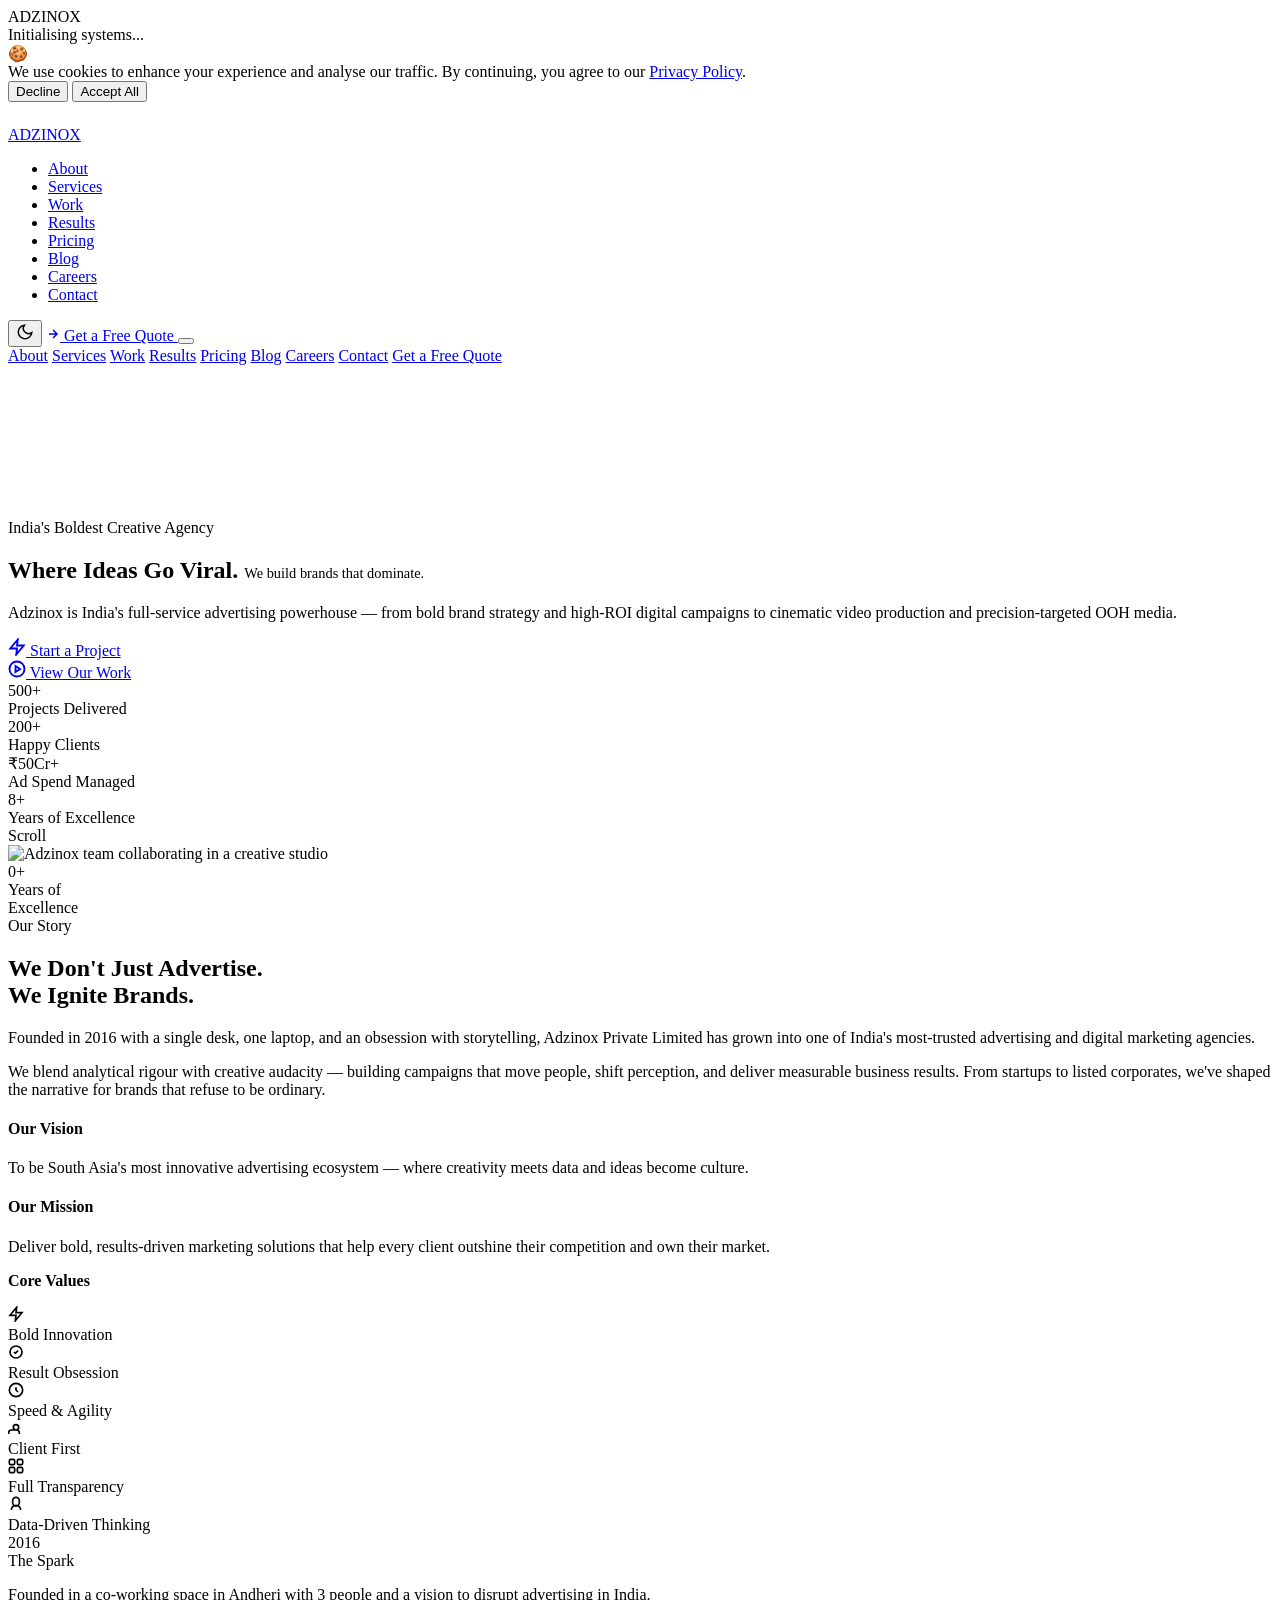
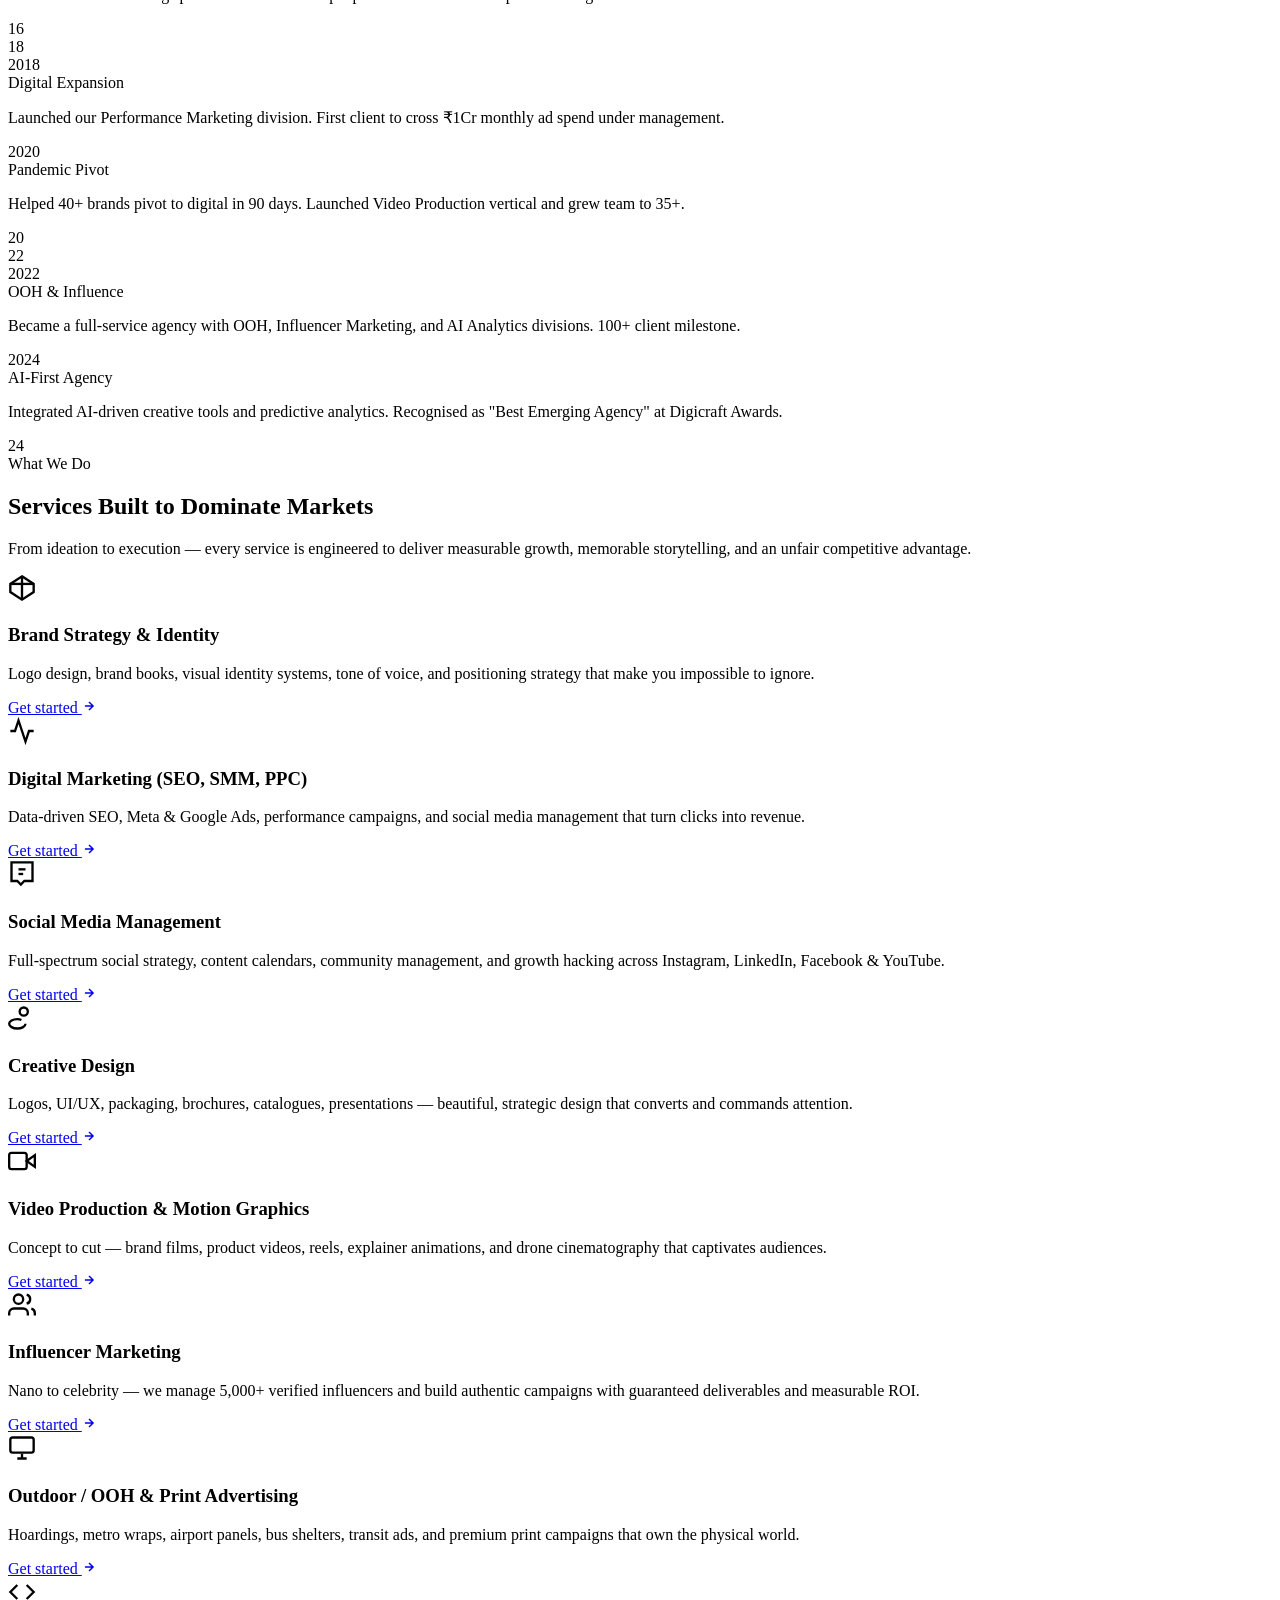
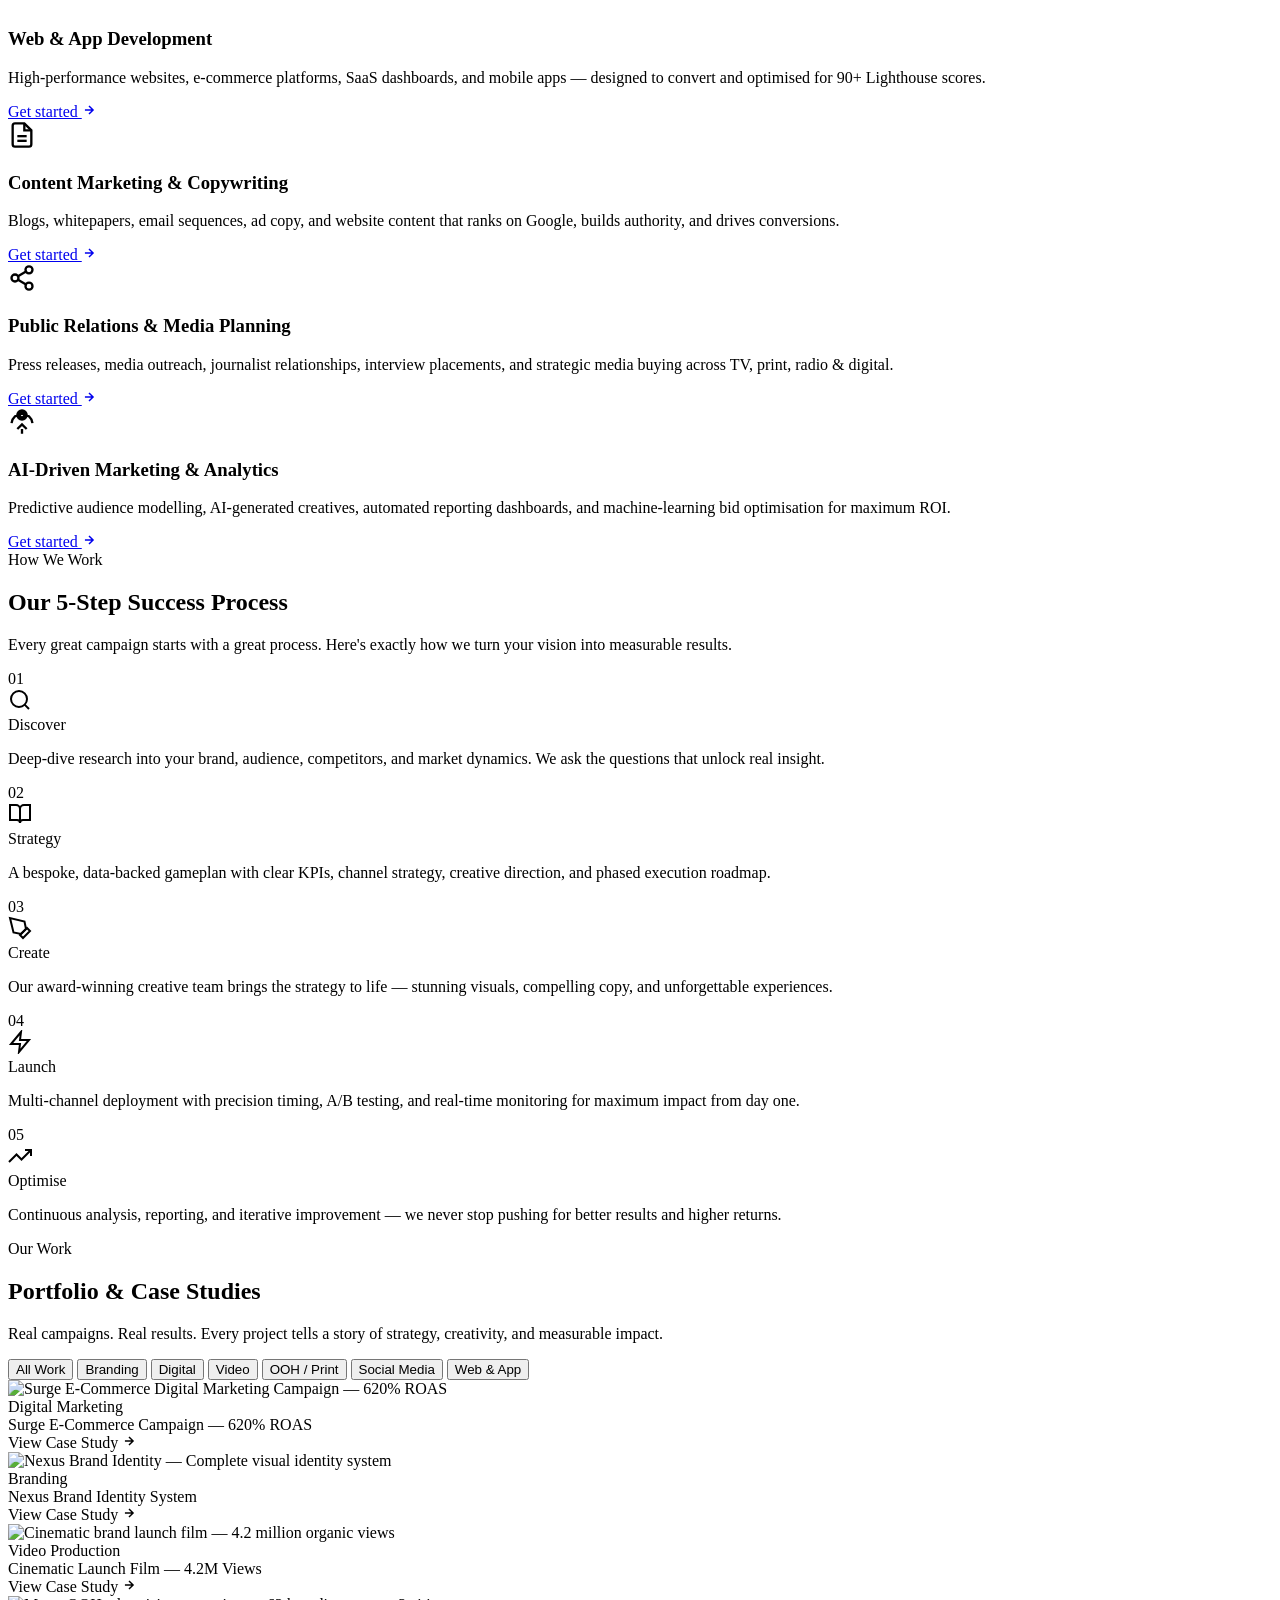
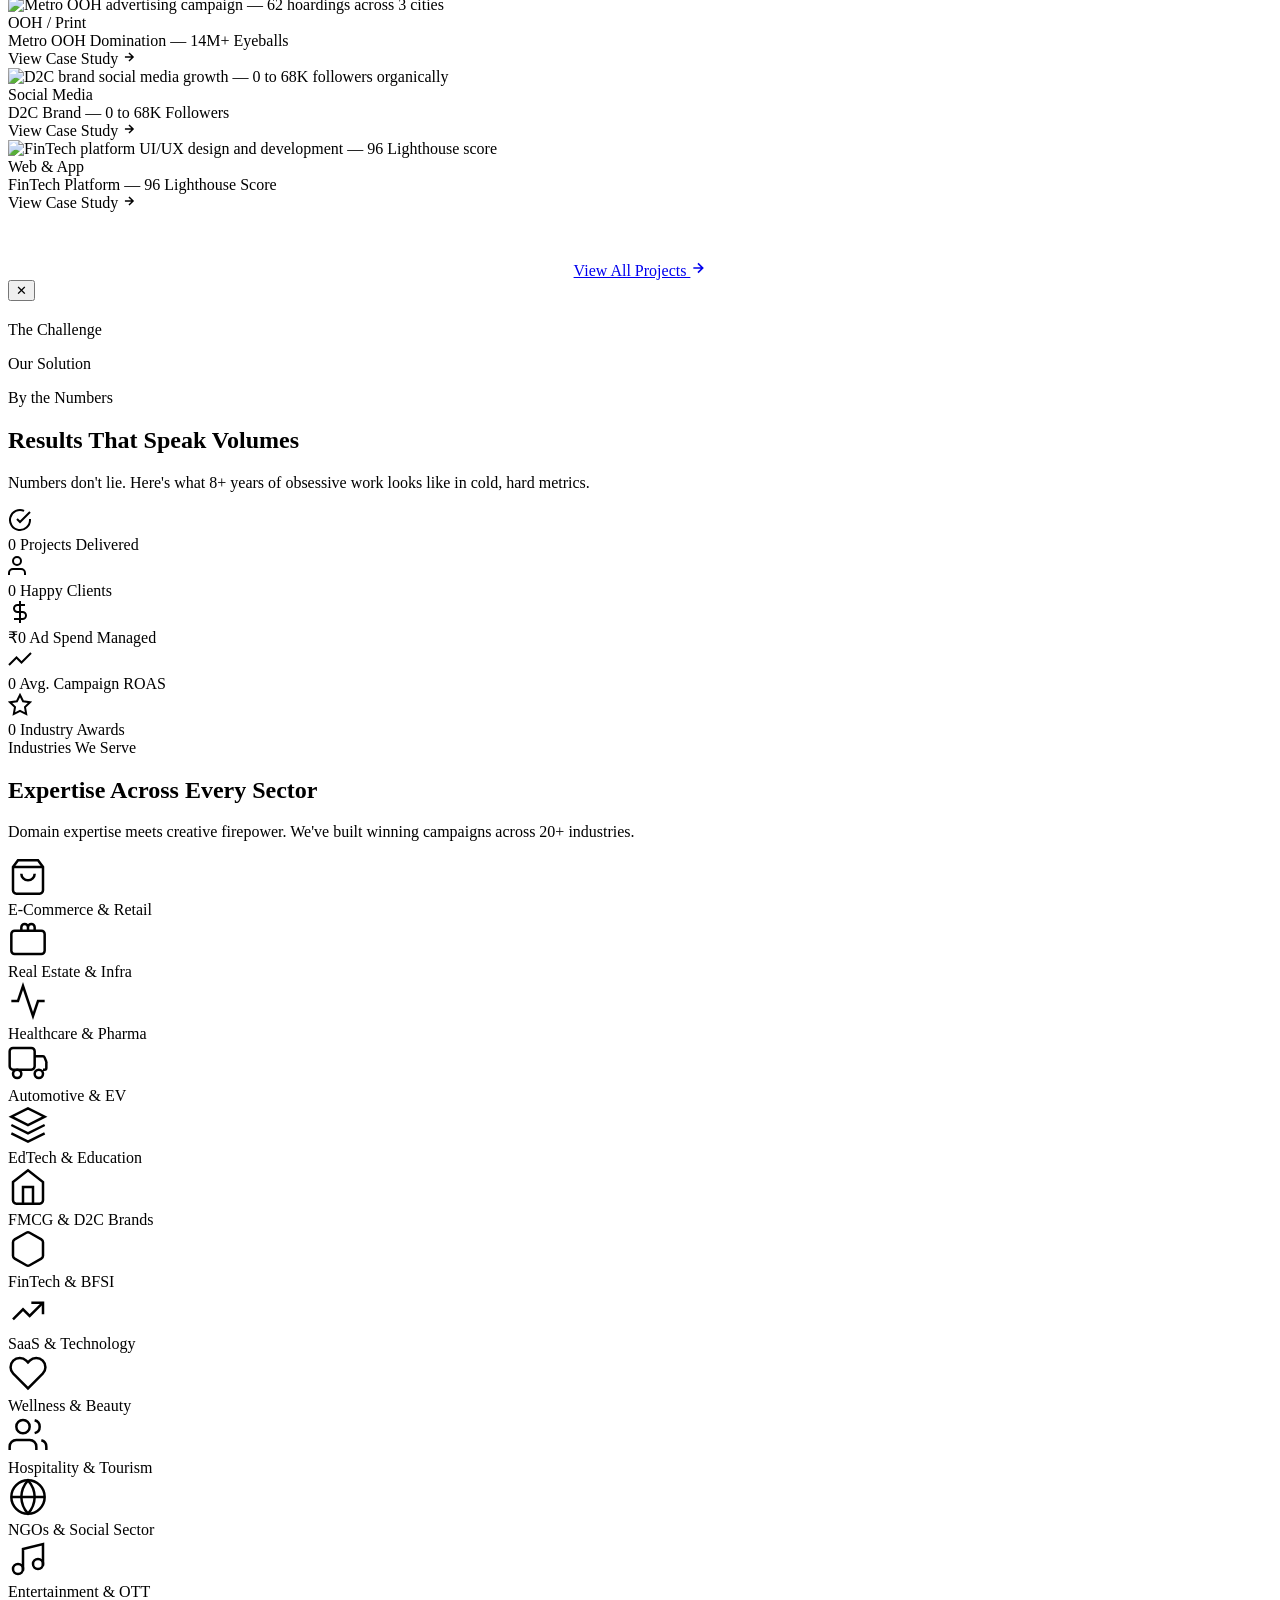
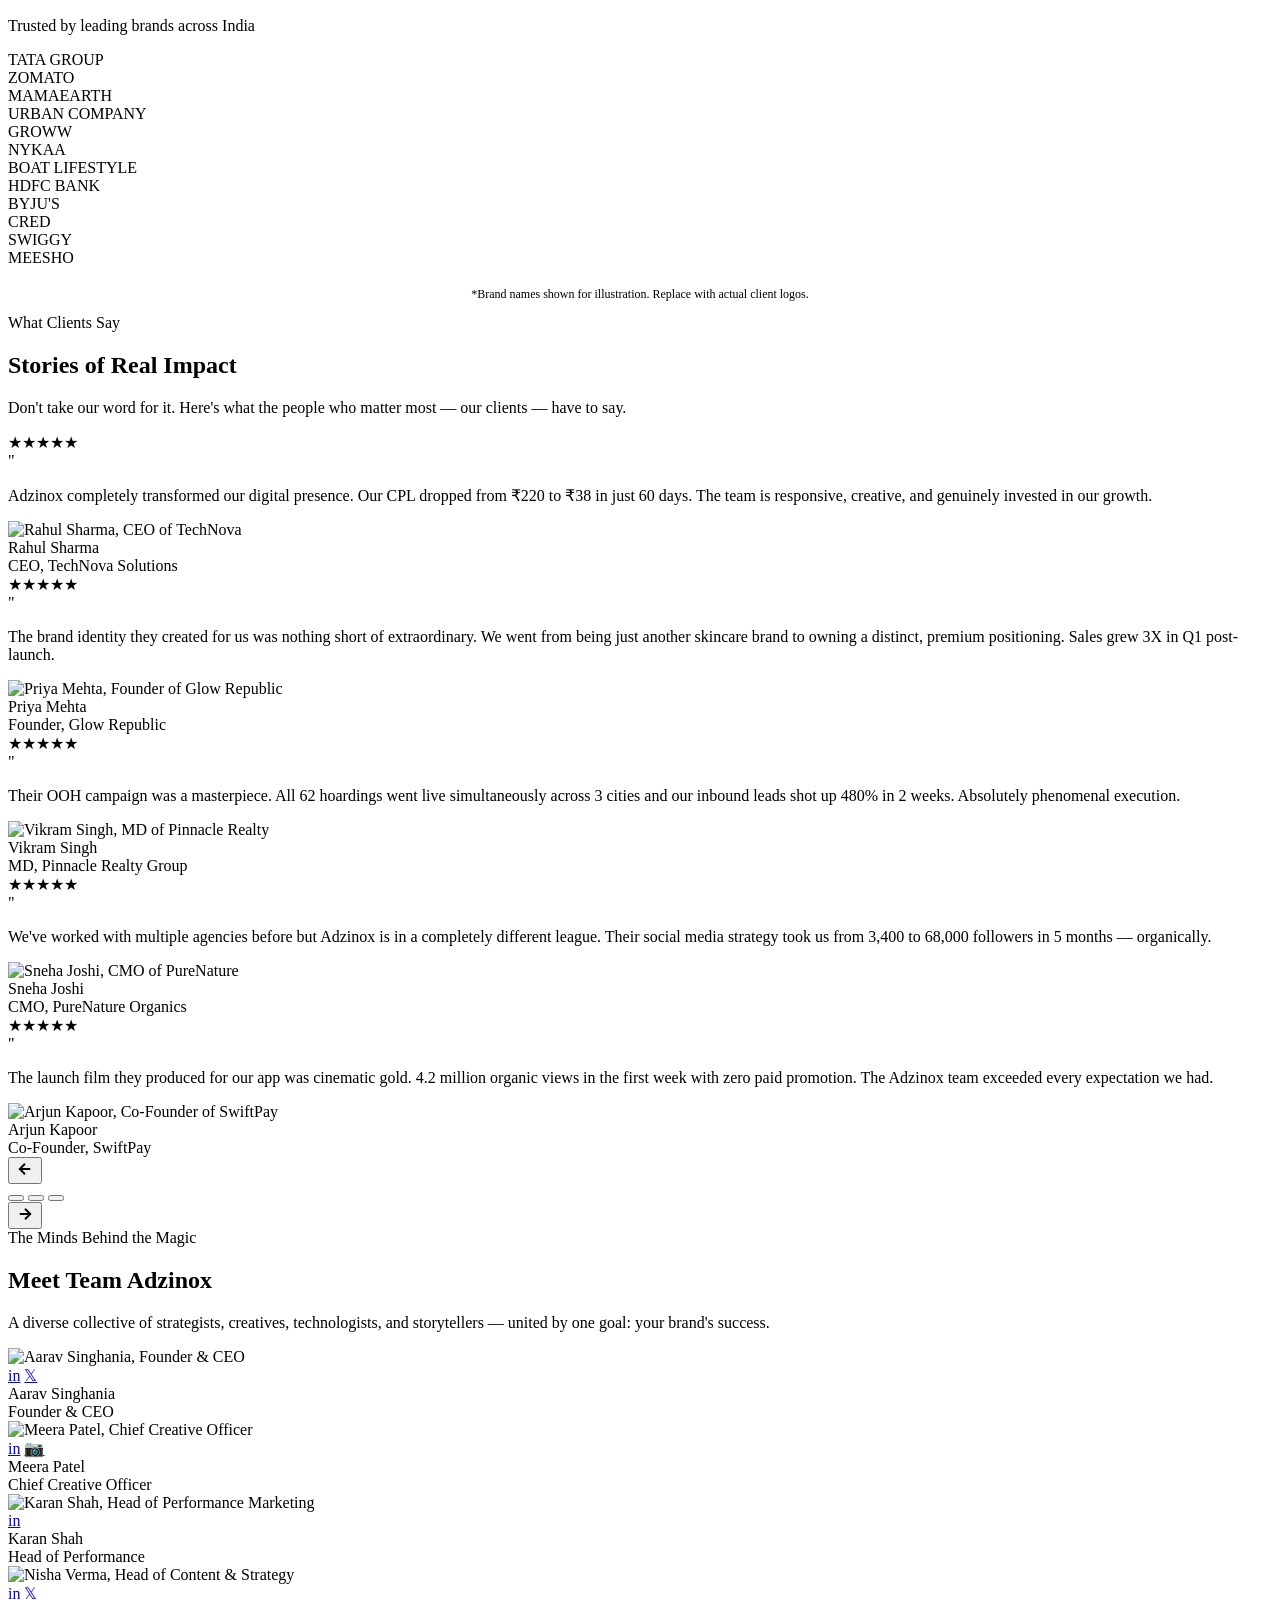
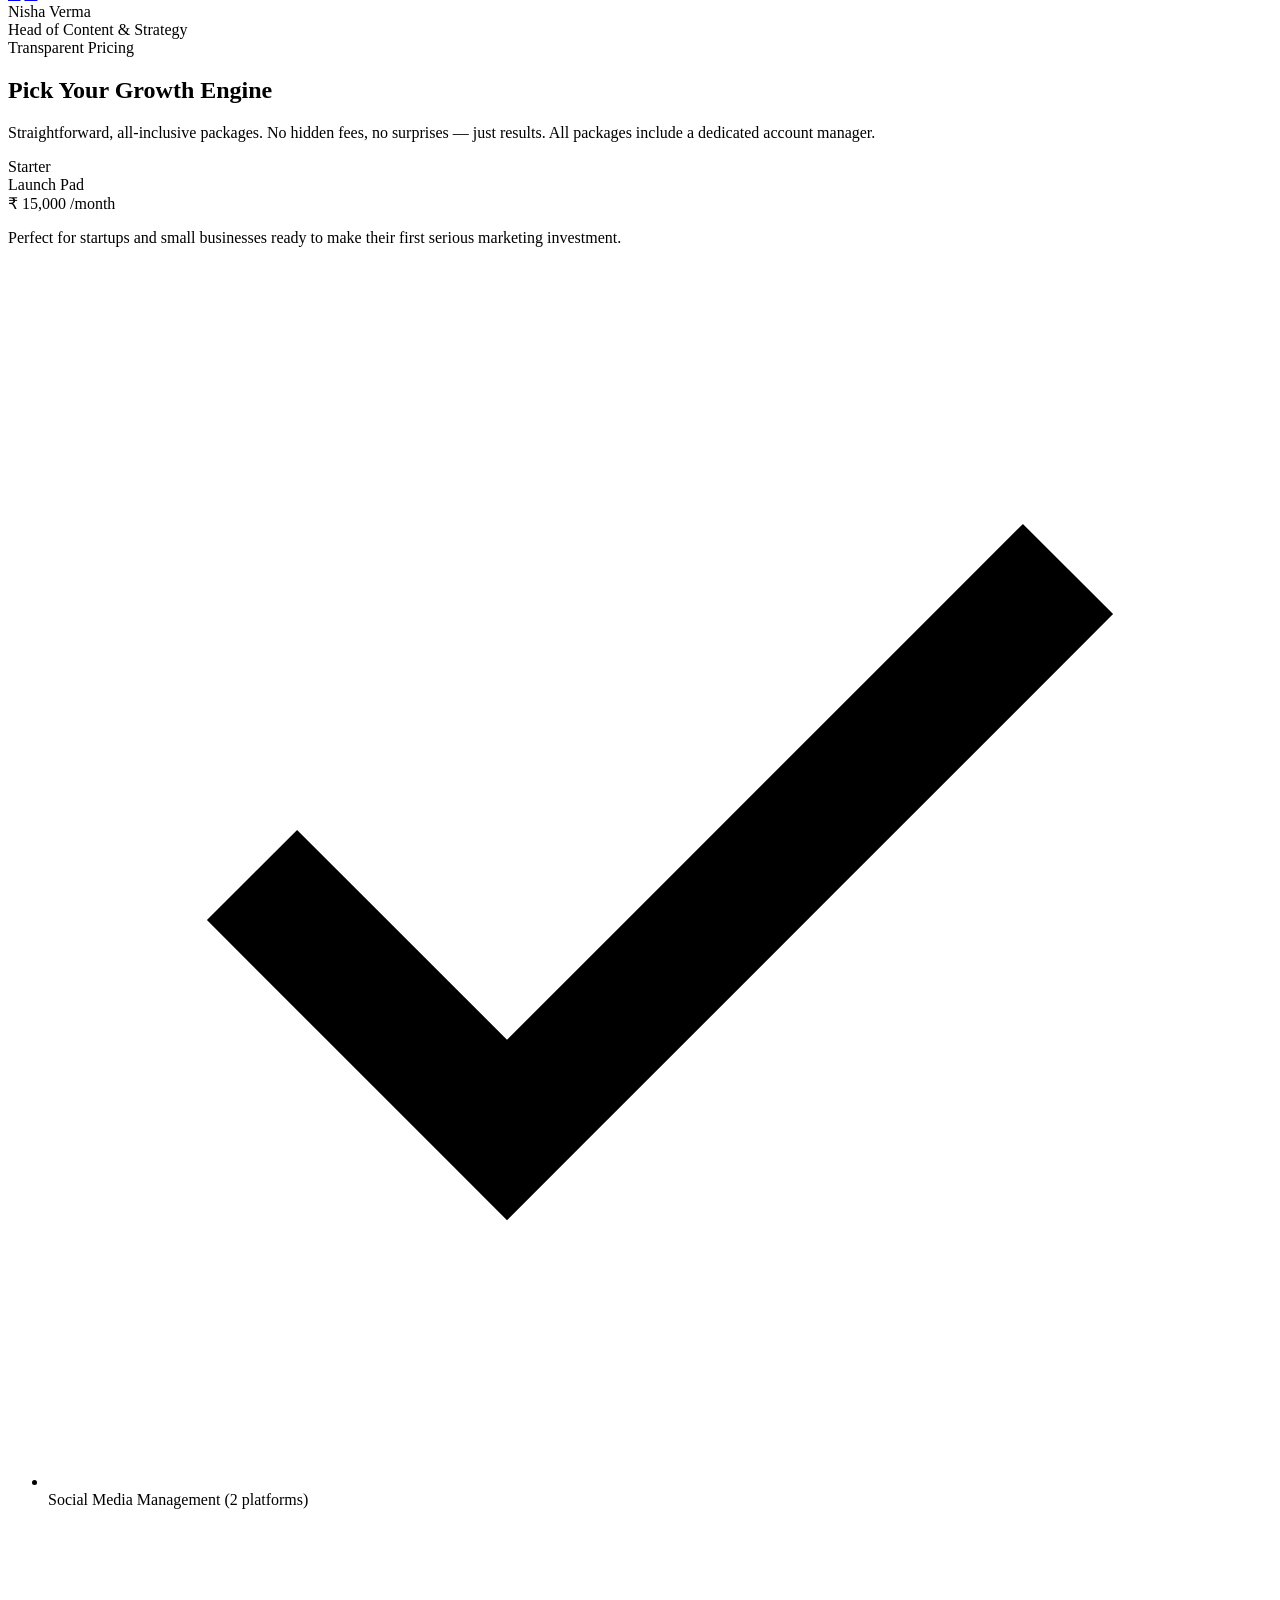
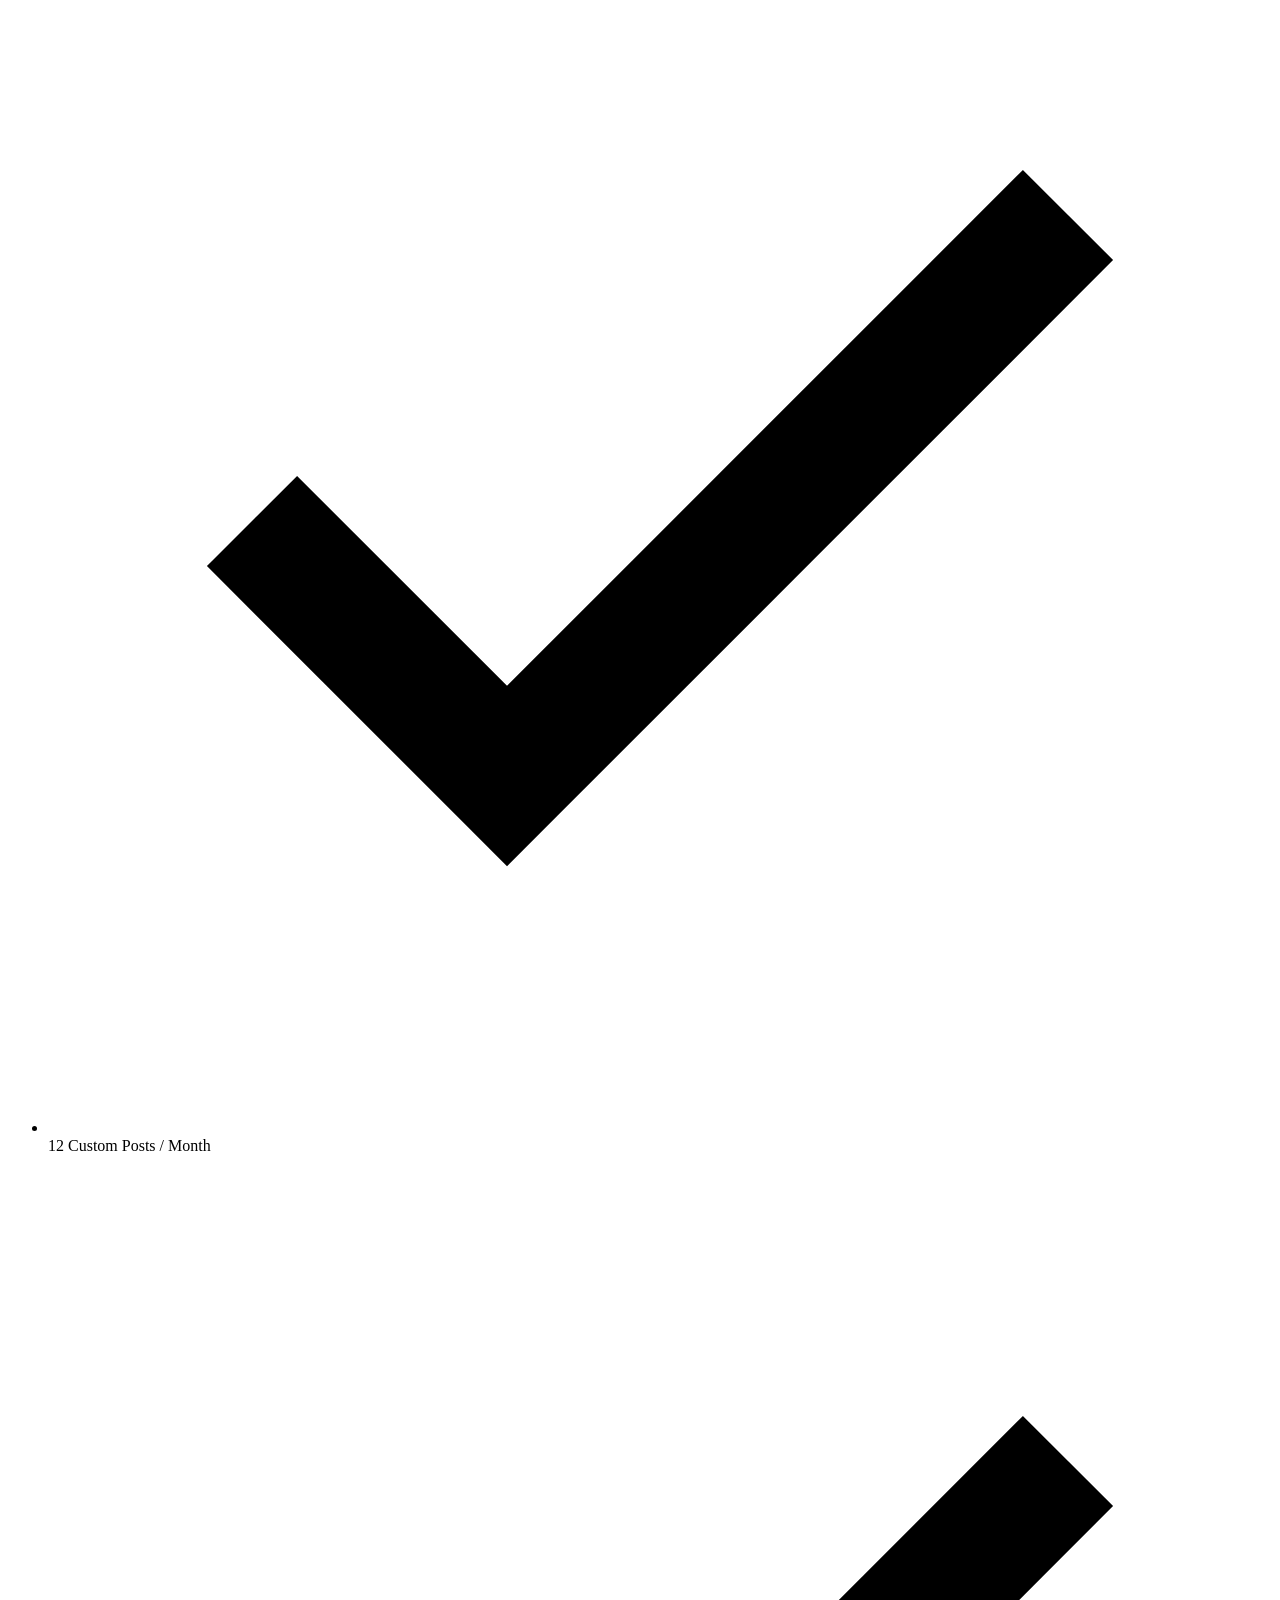
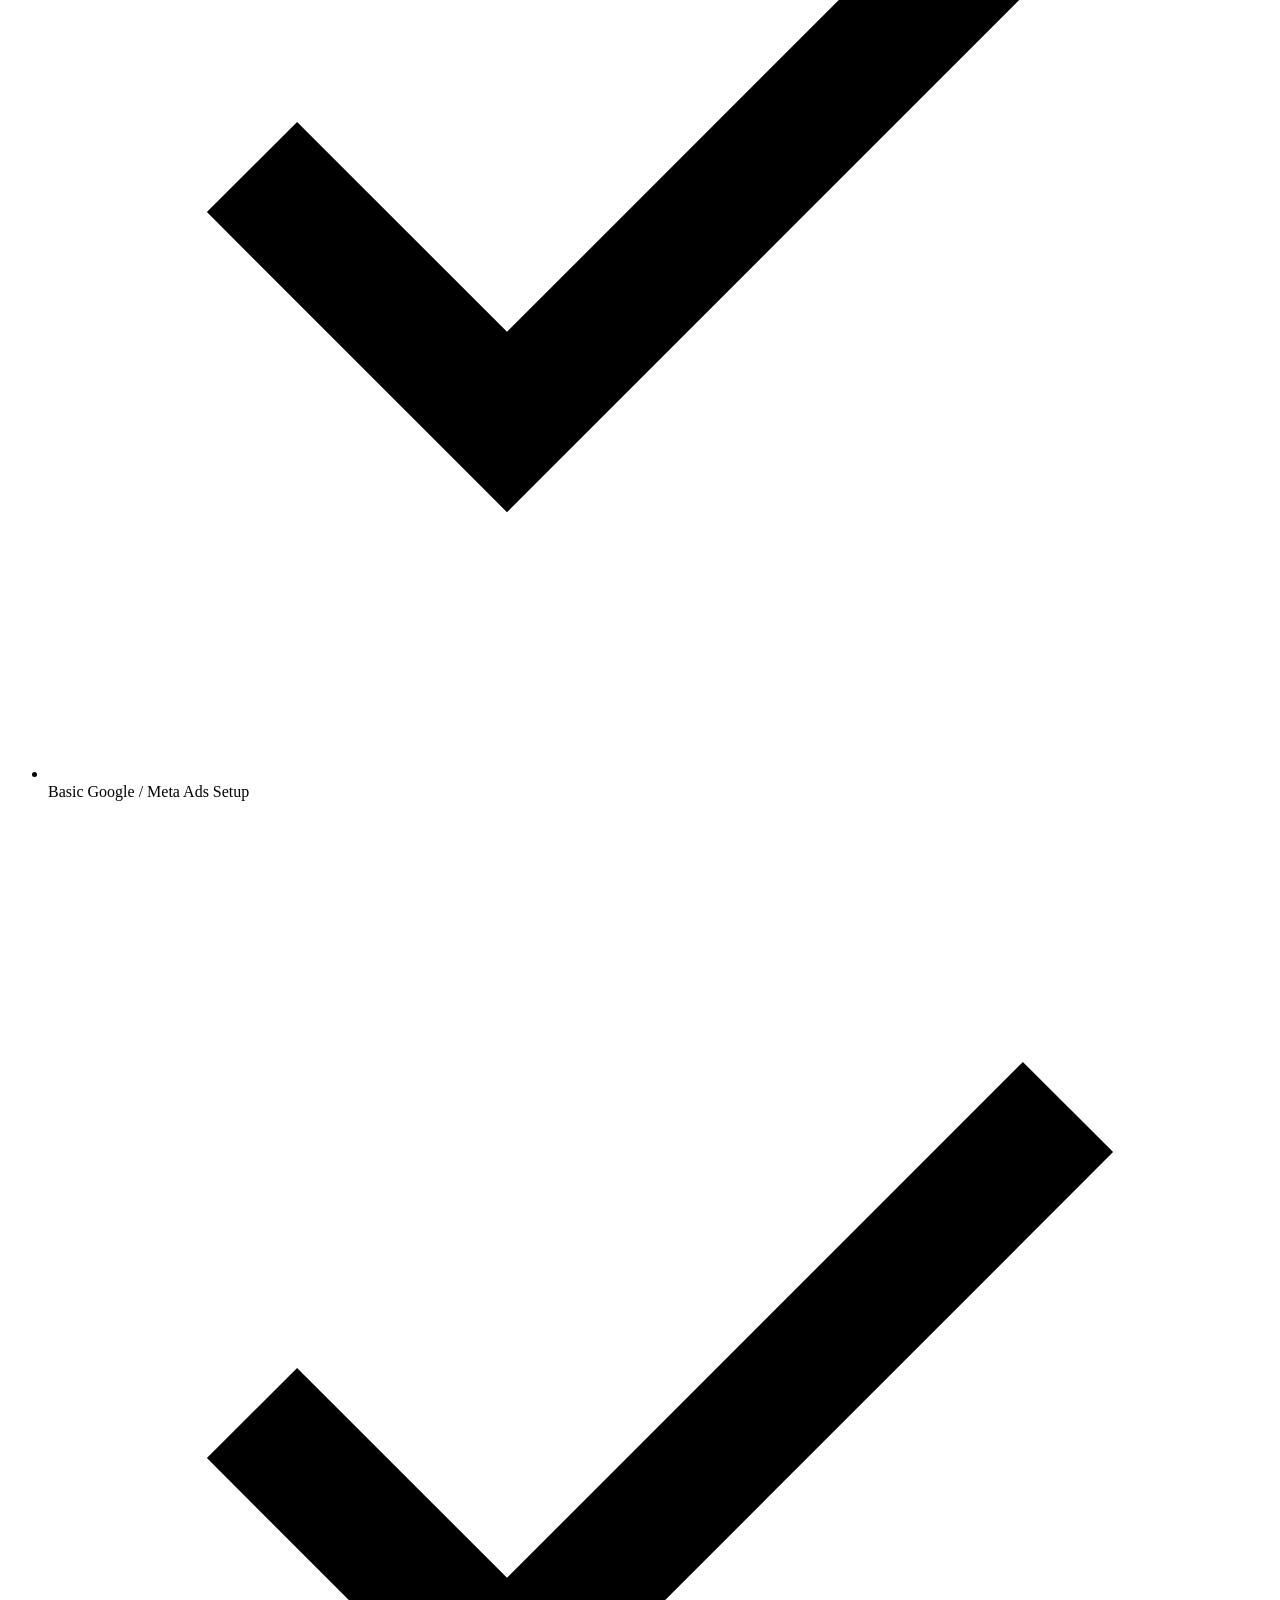
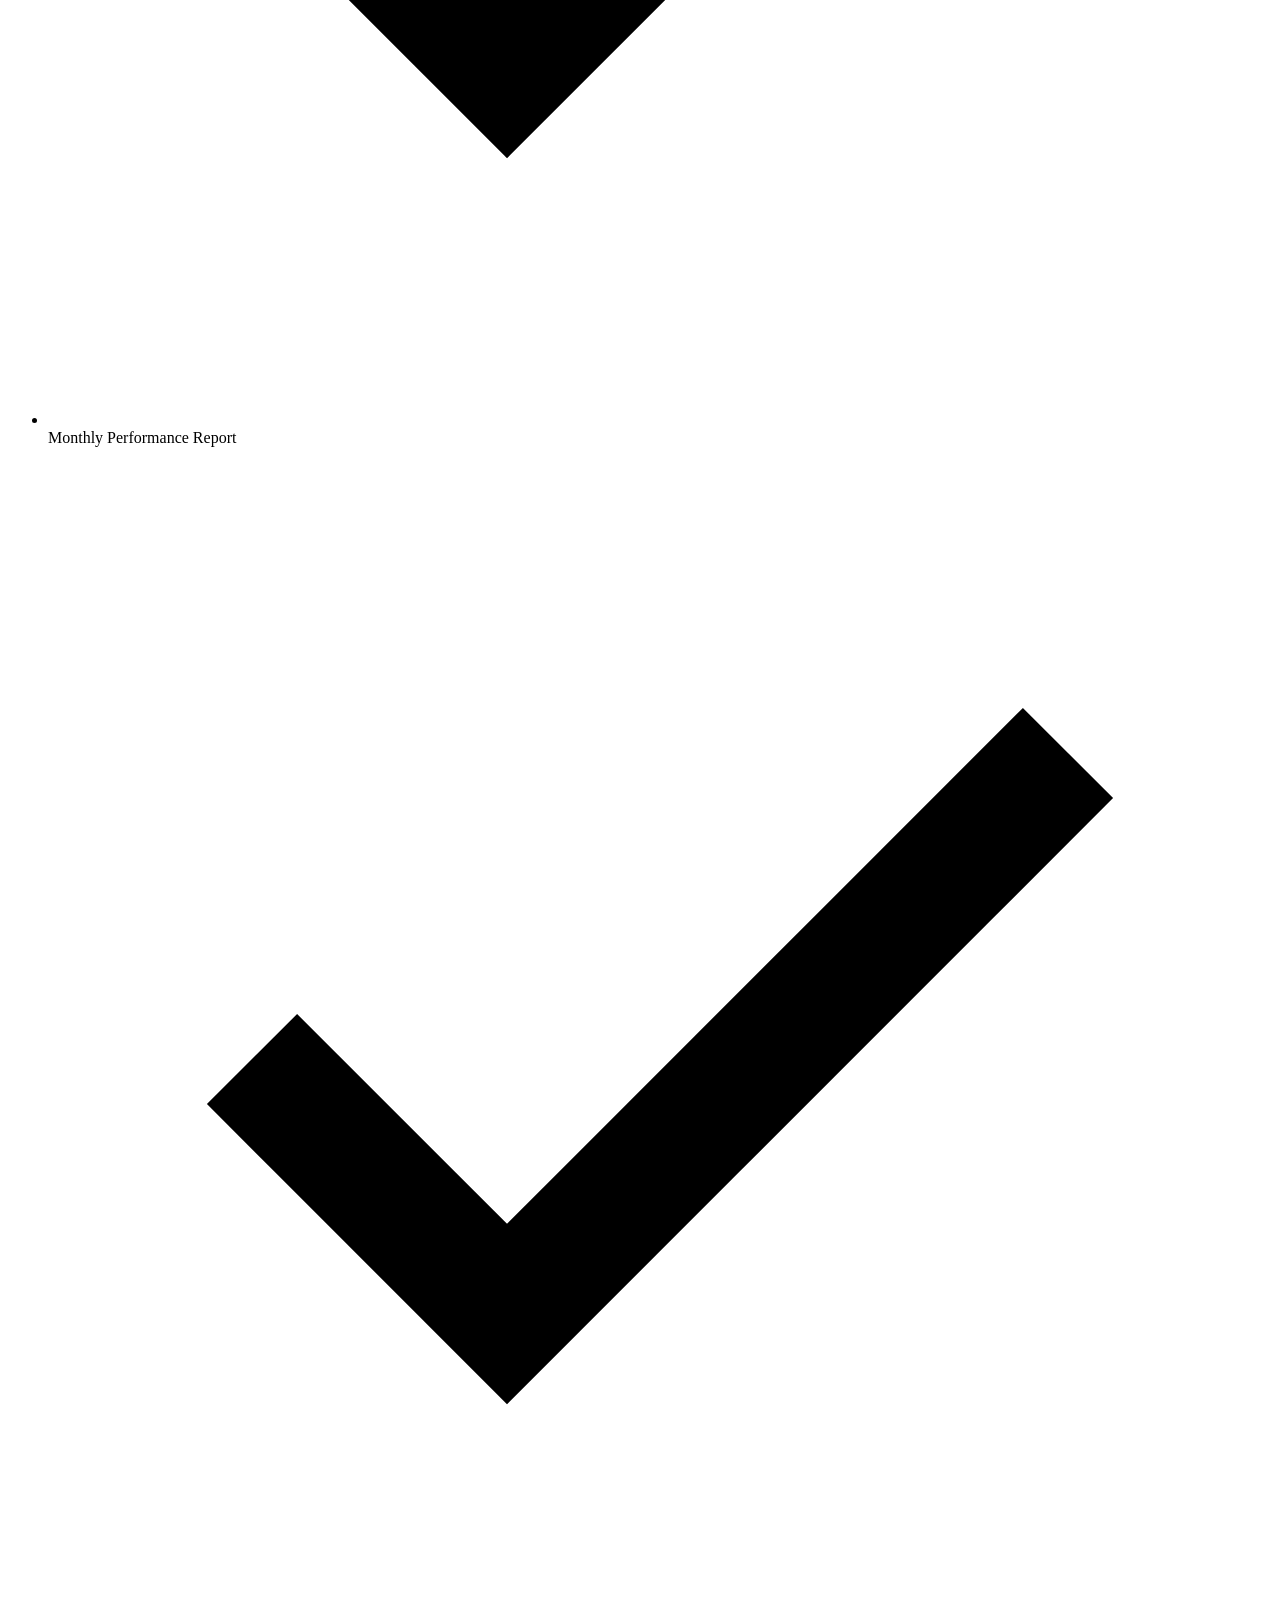
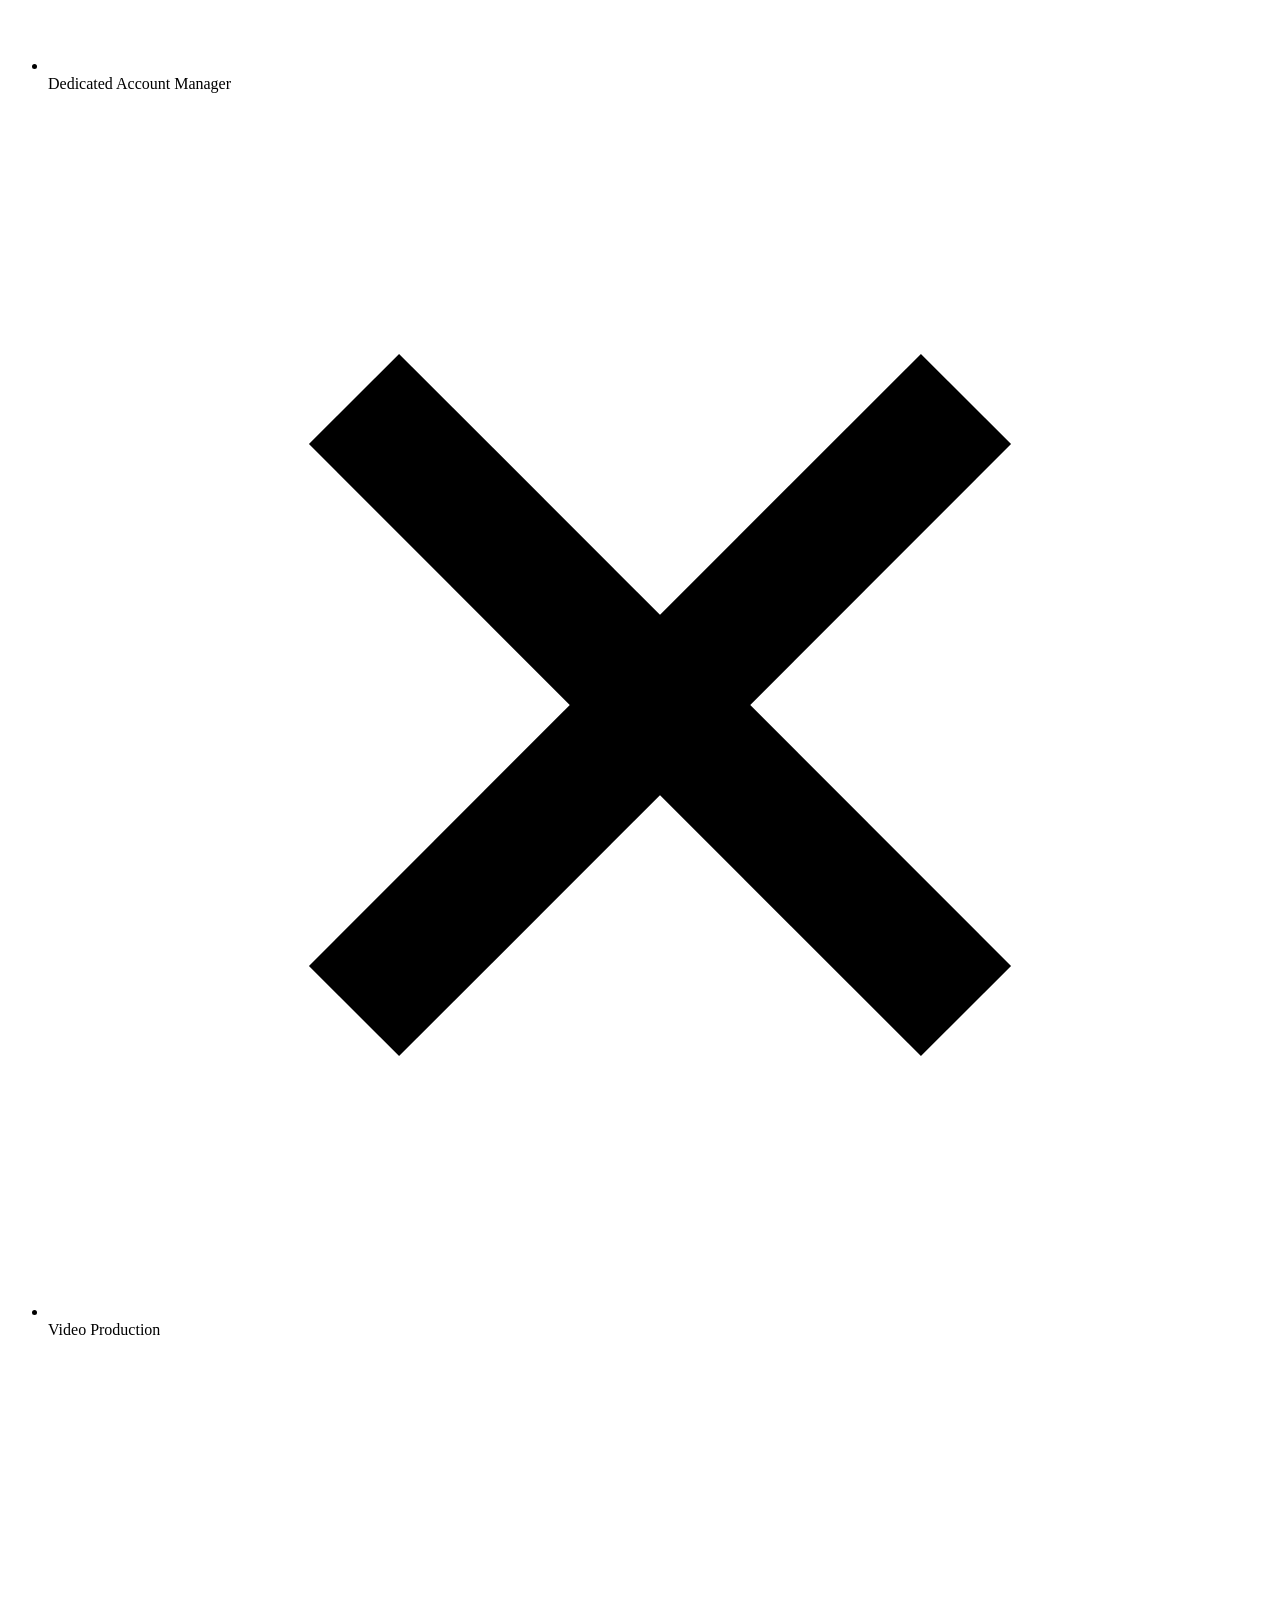
==== commit 4ea2df63: "Update index.html" ====
--- a/index.html
+++ b/index.html
@@ -64,7 +64,7 @@
   <link rel="icon" type="image/svg+xml" href="data:image/svg+xml,<svg xmlns='http://www.w3.org/2000/svg' viewBox='0 0 36 36'><rect width='36' height='36' rx='8' fill='%2305060f'/><text y='26' x='4' font-size='22' font-family='sans-serif' font-weight='900' fill='%2300f5ff'>A</text></svg>" />
 
   <!-- Stylesheets -->
-  <link rel="stylesheet" href="./style.css" />
+  <link rel="stylesheet" href="/ADZ02/style.css" />
   <link rel="preconnect" href="https://fonts.googleapis.com" />
   <link rel="preconnect" href="https://fonts.gstatic.com" crossorigin />
 
@@ -110,7 +110,7 @@
     <div class="cookie-icon">🍪</div>
     <div class="cookie-text">
       We use cookies to enhance your experience and analyse our traffic. By continuing, you agree to our
-      <a href="privacy.html">Privacy Policy</a>.
+      <a href="/ADZ02/privacy.html">Privacy Policy</a>.
     </div>
     <div class="cookie-actions">
       <button id="cookieReject" class="btn btn-ghost btn-sm">Decline</button>
@@ -1923,8 +1923,8 @@
           © 2026 <a href="#hero">Adzinox Private Limited</a>. All rights reserved. CIN: U74999MH2016PTC000000
         </div>
         <nav class="footer-legal" aria-label="Legal links">
-          <a href="privacy.html">Privacy Policy</a>
-          <a href="terms.html">Terms of Service</a>
+          <a href="/ADZ02/privacy.html">Privacy Policy</a>
+          <a href="/ADZ02/terms.html">Terms of Service</a>
           <a href="sitemap.xml">Sitemap</a>
         </nav>
       </div>
@@ -1977,7 +1977,7 @@
   </div>
 
   <!-- Main JS (defer to load after HTML) -->
-  <script src="./main.js" defer></script>
+  <script src="/ADZ02/main.js" defer></script>
 
 </body>
 </html>
